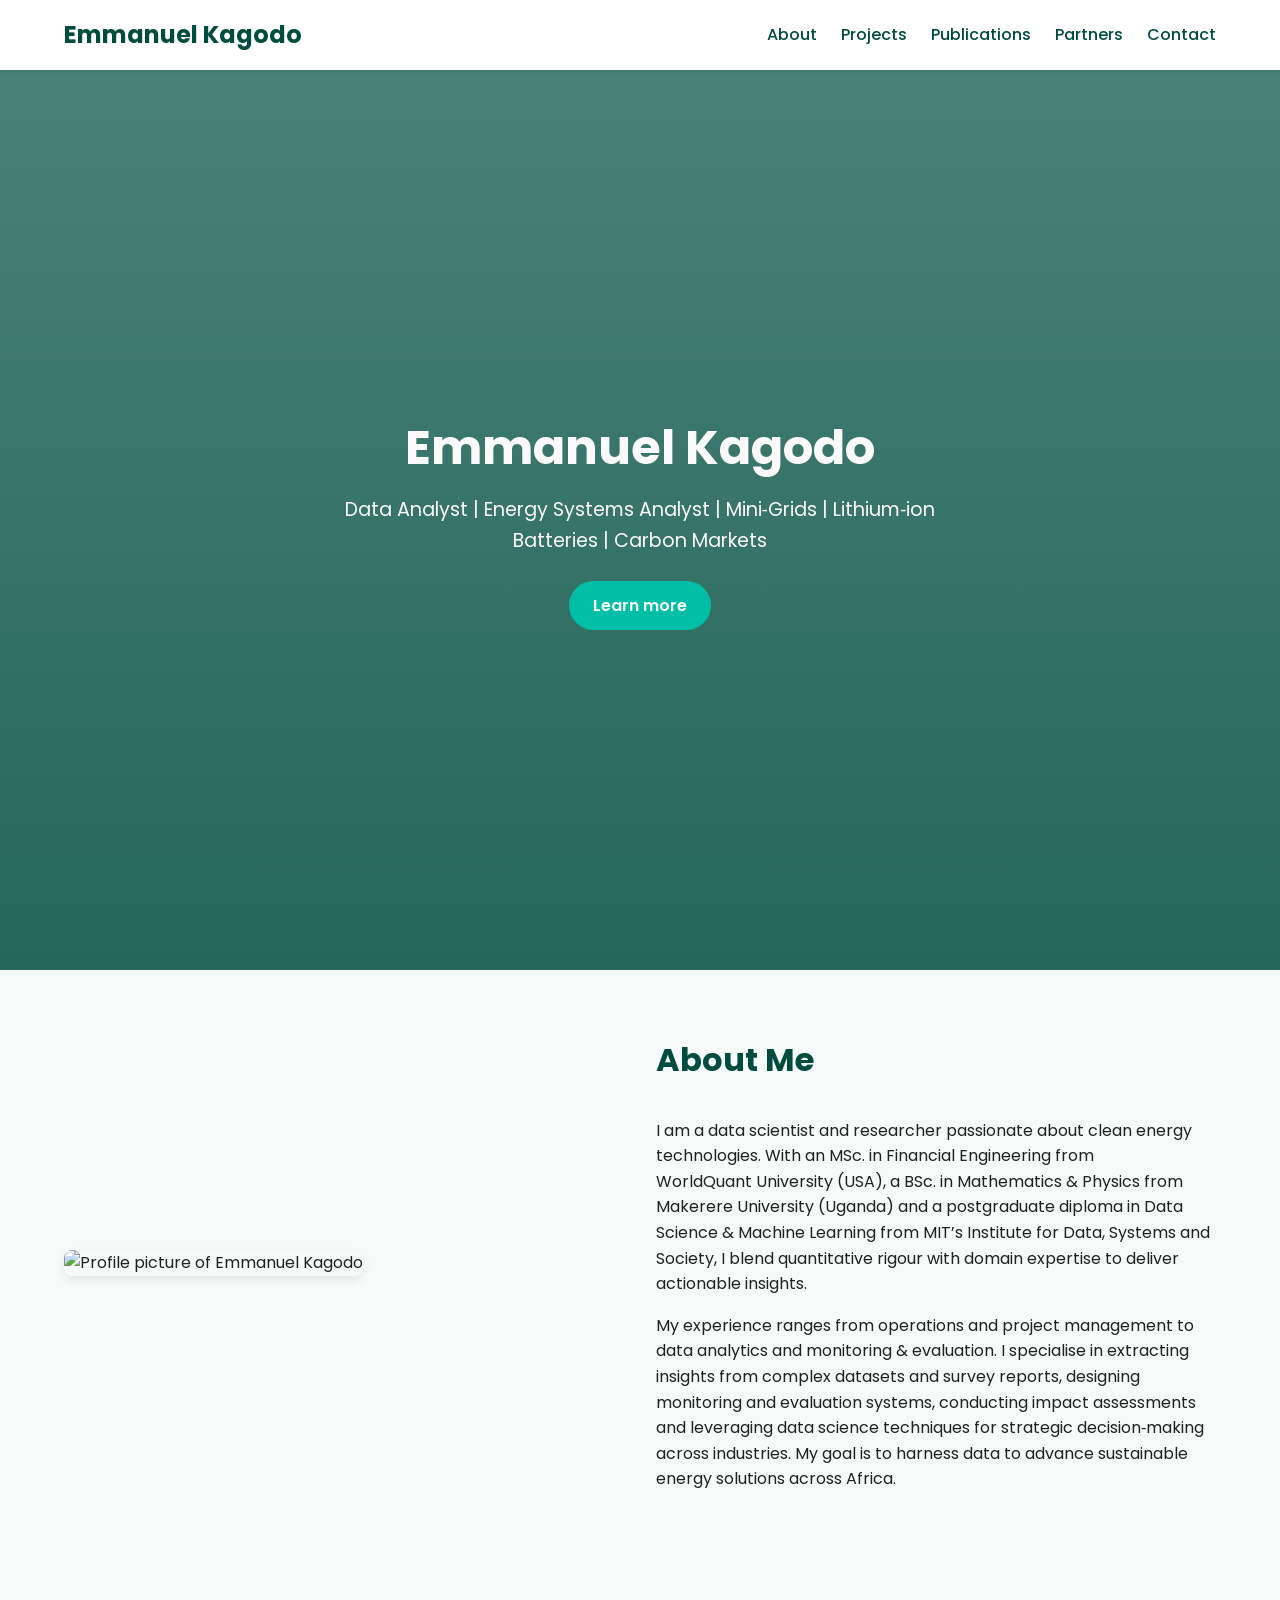
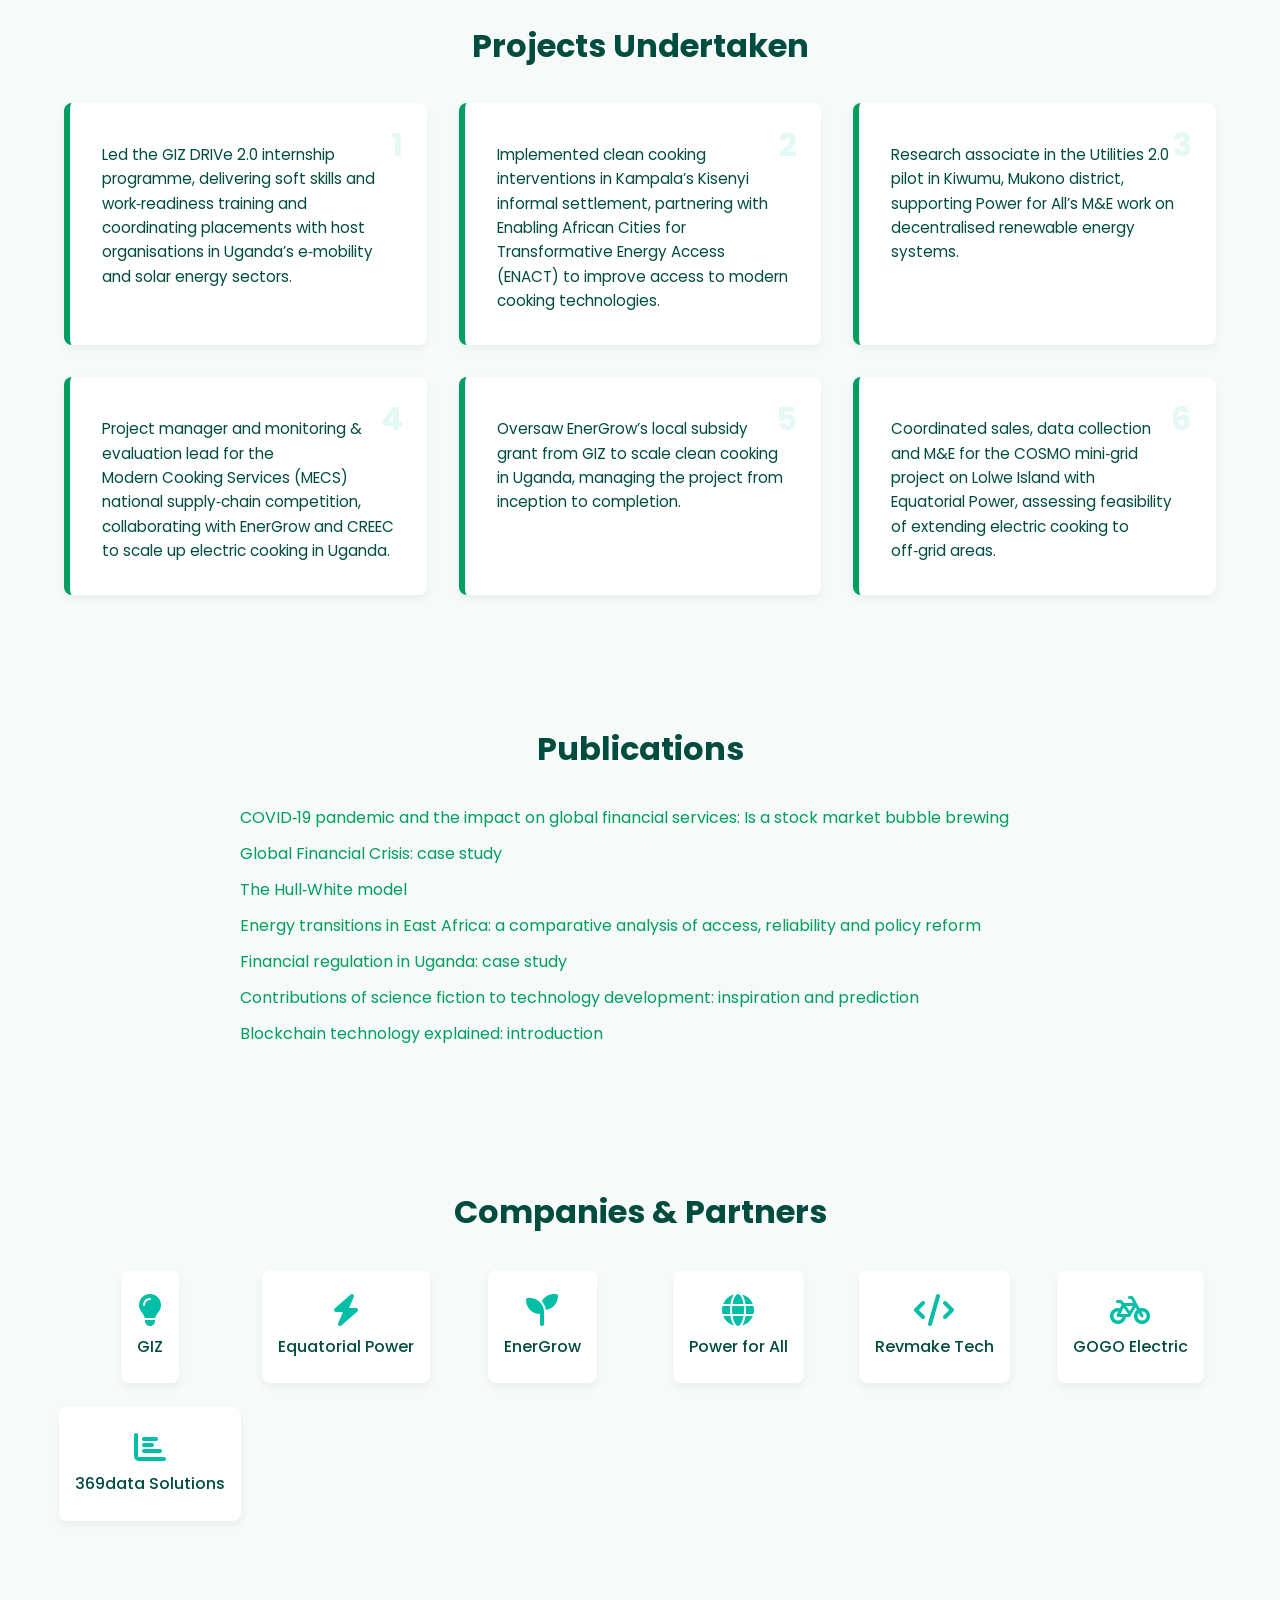
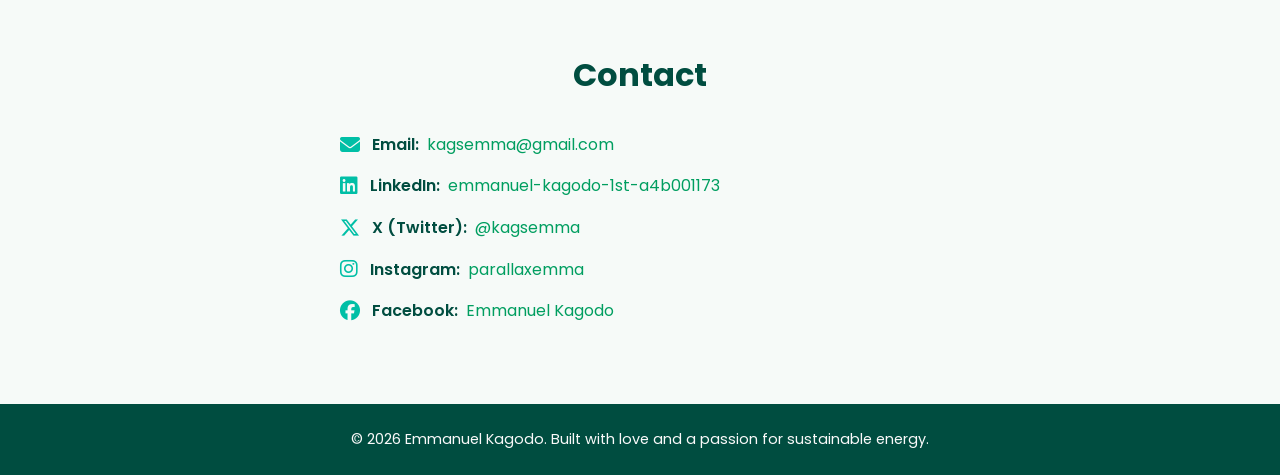
==== index.html @ 21860a42 "Initial website upload" ====
<!DOCTYPE html>
<html lang="en">
  <head>
    <meta charset="UTF-8" />
    <meta name="viewport" content="width=device-width, initial-scale=1.0" />
    <!-- Page title -->
    <title>Emmanuel Kagodo – Data Scientist &amp; Clean Energy Researcher</title>
    <!-- Google Fonts -->
    <link
      href="https://fonts.googleapis.com/css2?family=Poppins:wght@400;500;600;700&display=swap"
      rel="stylesheet"
    />
    <!-- Font Awesome for icons -->
    <link
      rel="stylesheet"
      href="https://cdnjs.cloudflare.com/ajax/libs/font-awesome/6.5.0/css/all.min.css"
    />
    <!-- Custom styles -->
    <link rel="stylesheet" href="style.css" />
  </head>
  <body>
    <!-- Navigation -->
    <header id="header">
      <nav class="container nav">
        <div class="brand">
          <a href="#" aria-label="Home">Emmanuel Kagodo</a>
        </div>
        <ul class="nav-links">
          <li><a href="#about">About</a></li>
          <li><a href="#projects">Projects</a></li>
          <li><a href="#publications">Publications</a></li>
          <li><a href="#partners">Partners</a></li>
          <li><a href="#contact">Contact</a></li>
        </ul>
      </nav>
    </header>

    <!-- Hero Section -->
    <section id="hero" class="hero">
      <div class="hero-overlay"></div>
      <div class="hero-content container">
        <h1>Emmanuel Kagodo</h1>
        <!-- Updated tagline to reflect professional specialisations -->
        <p class="tagline">
          Data Analyst&nbsp;| Energy Systems Analyst&nbsp;| Mini‑Grids&nbsp;| Lithium‑ion Batteries&nbsp;| Carbon Markets
        </p>
        <a href="#about" class="btn">Learn more</a>
      </div>
    </section>

    <!-- About Section -->
    <section id="about" class="section about">
      <div class="container about-grid">
        <div class="about-image">
          <!-- Replace illustration with actual profile photo -->
          <img src="images/profile.jpg" alt="Profile picture of Emmanuel Kagodo" />
        </div>
        <div class="about-content">
          <h2>About Me</h2>
          <p>
            I am a data scientist and researcher passionate about clean energy
            technologies. With an MSc. in Financial Engineering from
            WorldQuant University (USA), a BSc. in Mathematics &amp; Physics from
            Makerere University (Uganda) and a postgraduate diploma in Data
            Science &amp; Machine Learning from MIT’s Institute for Data, Systems
            and Society, I blend quantitative rigour with domain expertise to
            deliver actionable insights.
          </p>
          <p>
            My experience ranges from operations and project management to data
            analytics and monitoring &amp; evaluation. I specialise in extracting
            insights from complex datasets and survey reports, designing
            monitoring and evaluation systems, conducting impact assessments and
            leveraging data science techniques for strategic decision‑making
            across industries. My goal is to harness data to advance
            sustainable energy solutions across Africa.
          </p>
        </div>
      </div>
    </section>

    <!-- Projects Section -->
    <section id="projects" class="section projects">
      <div class="container">
        <h2>Projects Undertaken</h2>
        <div class="projects-grid">
          <div class="project-card">
            <span class="project-number">1</span>
            <p>
              Led the GIZ DRIVe 2.0 internship programme, delivering soft skills and
              work‑readiness training and coordinating placements with host
              organisations in Uganda’s e‑mobility and solar energy sectors.
            </p>
          </div>
          <div class="project-card">
            <span class="project-number">2</span>
            <p>
              Implemented clean cooking interventions in Kampala’s Kisenyi
              informal settlement, partnering with Enabling African Cities for
              Transformative Energy Access (ENACT) to improve access to modern
              cooking technologies.
            </p>
          </div>
          <div class="project-card">
            <span class="project-number">3</span>
            <p>
              Research associate in the Utilities 2.0 pilot in Kiwumu,
              Mukono district, supporting Power for All’s M&amp;E work on
              decentralised renewable energy systems.
            </p>
          </div>
          <div class="project-card">
            <span class="project-number">4</span>
            <p>
              Project manager and monitoring &amp; evaluation lead for the
              Modern Cooking Services (MECS) national supply‑chain competition,
              collaborating with EnerGrow and CREEC to scale up electric cooking
              in Uganda.
            </p>
          </div>
          <div class="project-card">
            <span class="project-number">5</span>
            <p>
              Oversaw EnerGrow’s local subsidy grant from GIZ to scale clean
              cooking in Uganda, managing the project from inception to
              completion.
            </p>
          </div>
          <div class="project-card">
            <span class="project-number">6</span>
            <p>
              Coordinated sales, data collection and M&amp;E for the COSMO mini‑grid
              project on Lolwe Island with Equatorial Power, assessing
              feasibility of extending electric cooking to off‑grid areas.
            </p>
          </div>
        </div>
      </div>
    </section>

    <!-- Publications Section -->
    <section id="publications" class="section publications">
      <div class="container">
        <h2>Publications</h2>
        <ul class="pub-list">
          <li>
            <a
              href="https://www.researchgate.net/publication/352707691_COVID-19_pandemic_and_the_impact_on_Global_Financial_services_Is_a_stock_market_bubble_brewing"
              target="_blank"
              rel="noopener"
              >COVID‑19 pandemic and the impact on global financial services: Is a
              stock market bubble brewing</a
            >
          </li>
          <li>
            <a
              href="https://www.researchgate.net/publication/357538942_GLOBAL_FINANCIAL_CRISIS_Case_study"
              target="_blank"
              rel="noopener"
              >Global Financial Crisis: case study</a
            >
          </li>
          <li>
            <a
              href="https://www.researchgate.net/publication/352221835_THE_HULL-WHITE_MODEL"
              target="_blank"
              rel="noopener"
              >The Hull‑White model</a
            >
          </li>
          <li>
            <a
              href="https://www.researchgate.net/publication/396921321_Energy_Transitions_in_East_Africa_A_Comparative_Analysis_of_Access_Reliability_and_Policy_Reform"
              target="_blank"
              rel="noopener"
              >Energy transitions in East Africa: a comparative analysis of
              access, reliability and policy reform</a
            >
          </li>
          <li>
            <a
              href="https://www.researchgate.net/publication/396321049_Financial_Regulation_in_Uganda_Case_study"
              target="_blank"
              rel="noopener"
              >Financial regulation in Uganda: case study</a
            >
          </li>
          <li>
            <a
              href="https://www.researchgate.net/publication/397093450_Contributions_of_Science_Fiction_to_Technology_Development_Inspiration_and_Prediction"
              target="_blank"
              rel="noopener"
              >Contributions of science fiction to technology development:
              inspiration and prediction</a
            >
          </li>
          <li>
            <a
              href="https://www.researchgate.net/publication/377809368_BLOCKCHAIN_TECHNOLOGY_EXPLAINED_Introduction"
              target="_blank"
              rel="noopener"
              >Blockchain technology explained: introduction</a
            >
          </li>
        </ul>
      </div>
    </section>

    <!-- Partners Section -->
    <section id="partners" class="section partners">
      <div class="container">
        <h2>Companies &amp; Partners</h2>
        <div class="partners-grid">
          <div class="partner-item">
            <i class="fas fa-lightbulb"></i>
            <span>GIZ</span>
          </div>
          <div class="partner-item">
            <i class="fas fa-bolt"></i>
            <span>Equatorial Power</span>
          </div>
          <div class="partner-item">
            <i class="fas fa-seedling"></i>
            <span>EnerGrow</span>
          </div>
          <div class="partner-item">
            <i class="fas fa-globe"></i>
            <span>Power for All</span>
          </div>
          <div class="partner-item">
            <i class="fas fa-code"></i>
            <span>Revmake Tech</span>
          </div>
          <div class="partner-item">
            <i class="fas fa-bicycle"></i>
            <span>GOGO Electric</span>
          </div>
          <div class="partner-item">
            <i class="fas fa-chart-bar"></i>
            <span>369data Solutions</span>
          </div>
        </div>
      </div>
    </section>

    <!-- Contact Section -->
    <section id="contact" class="section contact">
      <div class="container">
        <h2>Contact</h2>
        <ul class="contact-list">
          <li>
            <i class="fas fa-envelope"></i>
            <span>Email:</span>
            <a href="mailto:kagsemma@gmail.com">kagsemma@gmail.com</a>
          </li>
          <li>
            <i class="fab fa-linkedin"></i>
            <span>LinkedIn:</span>
            <a
              href="https://www.linkedin.com/in/emmanuel-kagodo-1st-a4b001173/"
              target="_blank"
              rel="noopener"
              >emmanuel-kagodo-1st-a4b001173</a
            >
          </li>
          <li>
            <i class="fab fa-x-twitter"></i>
            <span>X (Twitter):</span>
            <a href="https://twitter.com/kagsemma" target="_blank" rel="noopener"
              >@kagsemma</a
            >
          </li>
          <li>
            <i class="fab fa-instagram"></i>
            <span>Instagram:</span>
            <a href="https://instagram.com/parallaxemma" target="_blank" rel="noopener"
              >parallaxemma</a
            >
          </li>
          <li>
            <i class="fab fa-facebook"></i>
            <span>Facebook:</span>
            <a
              href="https://www.facebook.com/Emmanuel-Kagodo"
              target="_blank"
              rel="noopener"
              >Emmanuel Kagodo</a
            >
          </li>
        </ul>
      </div>
    </section>

    <!-- Footer -->
    <footer class="footer">
      <div class="container">
        <p>
          &copy; <span id="year"></span> Emmanuel Kagodo. Built with love and a
          passion for sustainable energy.
        </p>
      </div>
    </footer>

    <!-- Optional script to update the year in the footer -->
    <script>
      document.getElementById('year').textContent = new Date().getFullYear();
    </script>
  </body>
</html>
---- style.css ----
/*
  Theme for Emmanuel Kagodo’s personal website
  Inspired by modern clean‑energy and data‑analytics aesthetics.
*/

/* CSS Variables for colour palette */
:root {
  --primary: #009e60; /* vibrant green */
  --secondary: #004d40; /* deep teal */
  --accent: #00bfa6; /* turquoise accent */
  --bg-light: #f6faf8; /* light background */
  --text-dark: #212121; /* base text colour */
  --text-light: #fafafa; /* light text colour */
}

/* Reset margins and set base font */
* {
  box-sizing: border-box;
  margin: 0;
  padding: 0;
}

body {
  font-family: 'Poppins', sans-serif;
  line-height: 1.6;
  background-color: var(--bg-light);
  color: var(--text-dark);
}

a {
  color: var(--primary);
  text-decoration: none;
  transition: color 0.2s ease;
}

a:hover {
  color: var(--accent);
}

/* Utility container */
.container {
  width: 90%;
  max-width: 1200px;
  margin: 0 auto;
}

/* Navigation bar */
#header {
  background-color: rgba(255, 255, 255, 0.95);
  box-shadow: 0 2px 4px rgba(0, 0, 0, 0.05);
  position: sticky;
  top: 0;
  z-index: 100;
}

.nav {
  display: flex;
  justify-content: space-between;
  align-items: center;
  padding: 1rem 0;
}

.brand a {
  font-size: 1.5rem;
  font-weight: 700;
  color: var(--secondary);
}

.nav-links {
  list-style: none;
  display: flex;
  gap: 1.5rem;
}

.nav-links a {
  font-weight: 500;
  color: var(--secondary);
}

.nav-links a:hover {
  color: var(--primary);
}

/* Hero section */
.hero {
  position: relative;
  height: 100vh;
  background-image: url('images/hero.png');
  background-size: cover;
  background-position: center;
  display: flex;
  align-items: center;
  justify-content: center;
  text-align: center;
  color: var(--text-light);
}

.hero-overlay {
  position: absolute;
  top: 0;
  left: 0;
  width: 100%;
  height: 100%;
  background: linear-gradient(
    180deg,
    rgba(0, 77, 64, 0.7) 0%,
    rgba(0, 77, 64, 0.85) 100%
  );
  z-index: 1;
}

.hero-content {
  position: relative;
  z-index: 2;
}

.hero h1 {
  font-size: 3rem;
  margin-bottom: 0.5rem;
  font-weight: 700;
}

.hero .tagline {
  font-size: 1.2rem;
  margin-bottom: 1.5rem;
  max-width: 600px;
  margin-left: auto;
  margin-right: auto;
}

.btn {
  display: inline-block;
  background-color: var(--accent);
  color: var(--text-light);
  padding: 0.75rem 1.5rem;
  border-radius: 30px;
  font-weight: 600;
  transition: background-color 0.3s ease;
}

.btn:hover {
  background-color: var(--primary);
  color: var(--text-light);
}

/* Generic section styling */
.section {
  padding: 4rem 0;
}

.section h2 {
  font-size: 2rem;
  margin-bottom: 2rem;
  color: var(--secondary);
  text-align: center;
}

/* About section */
.about-grid {
  display: grid;
  grid-template-columns: 1fr 1fr;
  align-items: center;
  gap: 2rem;
}

.about-image img {
  width: 100%;
  height: auto;
  border-radius: 8px;
  box-shadow: 0 4px 10px rgba(0, 0, 0, 0.08);
}

.about-content h2 {
  text-align: left;
}

.about-content p + p {
  margin-top: 1rem;
}

/* Projects */
.projects-grid {
  display: grid;
  grid-template-columns: repeat(auto-fit, minmax(280px, 1fr));
  gap: 2rem;
}

.project-card {
  background-color: #ffffff;
  border-radius: 8px;
  padding: 2rem;
  box-shadow: 0 4px 8px rgba(0, 0, 0, 0.05);
  position: relative;
  transition: transform 0.2s ease;
  border-left: 6px solid var(--primary);
}

.project-card:hover {
  transform: translateY(-4px);
}

.project-number {
  position: absolute;
  top: 1rem;
  right: 1.5rem;
  font-size: 2rem;
  font-weight: 700;
  color: var(--accent);
  opacity: 0.1;
}

.project-card p {
  margin-top: 0.5rem;
  font-size: 0.95rem;
  color: var(--secondary);
}

/* Publications */
.pub-list {
  list-style: none;
  max-width: 800px;
  margin: 0 auto;
}

.pub-list li {
  margin-bottom: 0.75rem;
  line-height: 1.5;
}

.pub-list a {
  border-bottom: 1px solid transparent;
}

.pub-list a:hover {
  border-color: var(--accent);
}

/* Partners */
.partners-grid {
  display: grid;
  grid-template-columns: repeat(auto-fit, minmax(150px, 1fr));
  gap: 1.5rem;
  justify-items: center;
}

.partner-item {
  background-color: #ffffff;
  border-radius: 8px;
  padding: 1.5rem 1rem;
  display: flex;
  flex-direction: column;
  align-items: center;
  justify-content: center;
  box-shadow: 0 4px 8px rgba(0, 0, 0, 0.05);
  transition: transform 0.2s ease;
}

.partner-item:hover {
  transform: translateY(-4px);
}

.partner-item i {
  font-size: 2rem;
  margin-bottom: 0.5rem;
  color: var(--accent);
}

.partner-item span {
  font-weight: 500;
  color: var(--secondary);
  text-align: center;
}

/* Contact */
.contact-list {
  list-style: none;
  max-width: 600px;
  margin: 0 auto;
}

.contact-list li {
  display: flex;
  align-items: center;
  margin-bottom: 1rem;
  font-size: 1rem;
}

.contact-list i {
  font-size: 1.25rem;
  margin-right: 0.75rem;
  color: var(--accent);
}

.contact-list span {
  font-weight: 600;
  margin-right: 0.5rem;
  color: var(--secondary);
}

/* Footer */
.footer {
  background-color: var(--secondary);
  color: var(--text-light);
  padding: 1.5rem 0;
  text-align: center;
  font-size: 0.9rem;
}

/* Responsive adjustments */
@media (max-width: 768px) {
  .about-grid {
    grid-template-columns: 1fr;
    text-align: center;
  }
  .about-content h2 {
    text-align: center;
  }
  .nav-links {
    gap: 1rem;
  }
  .hero h1 {
    font-size: 2.5rem;
  }
}
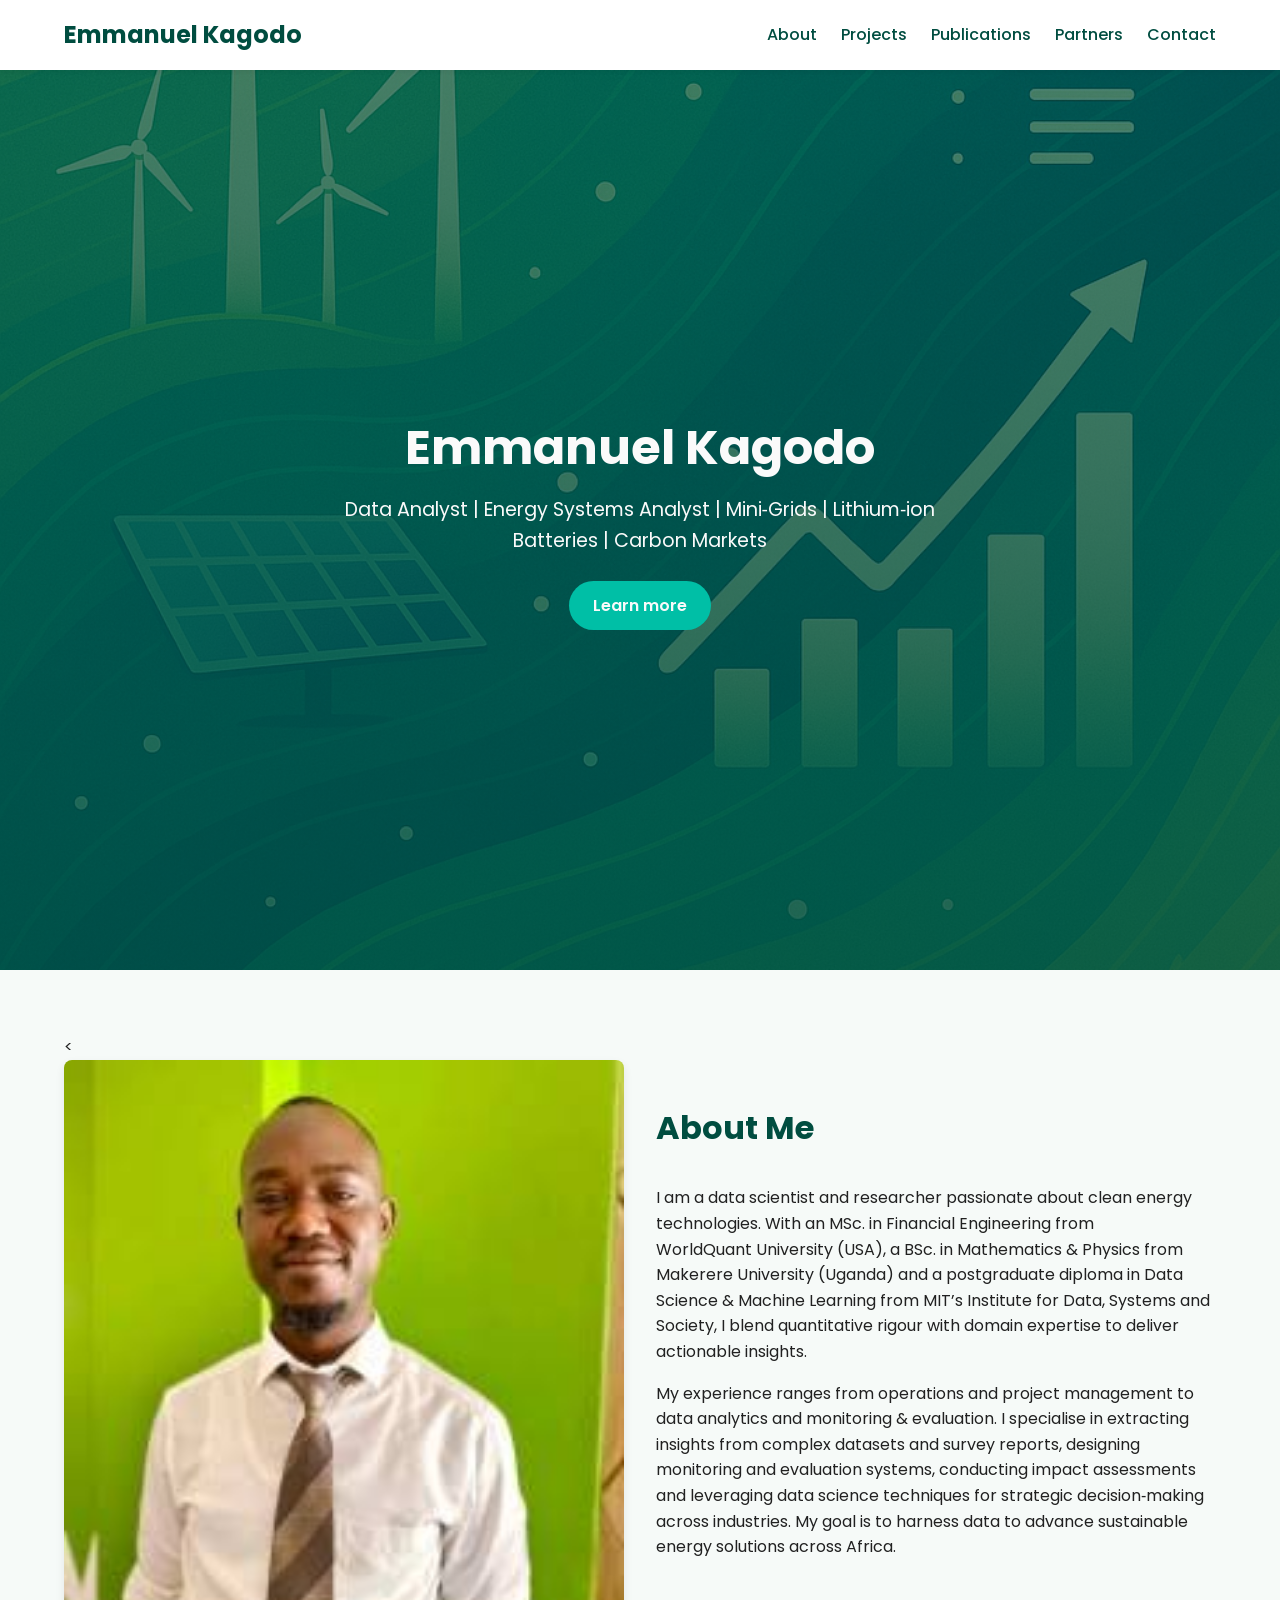
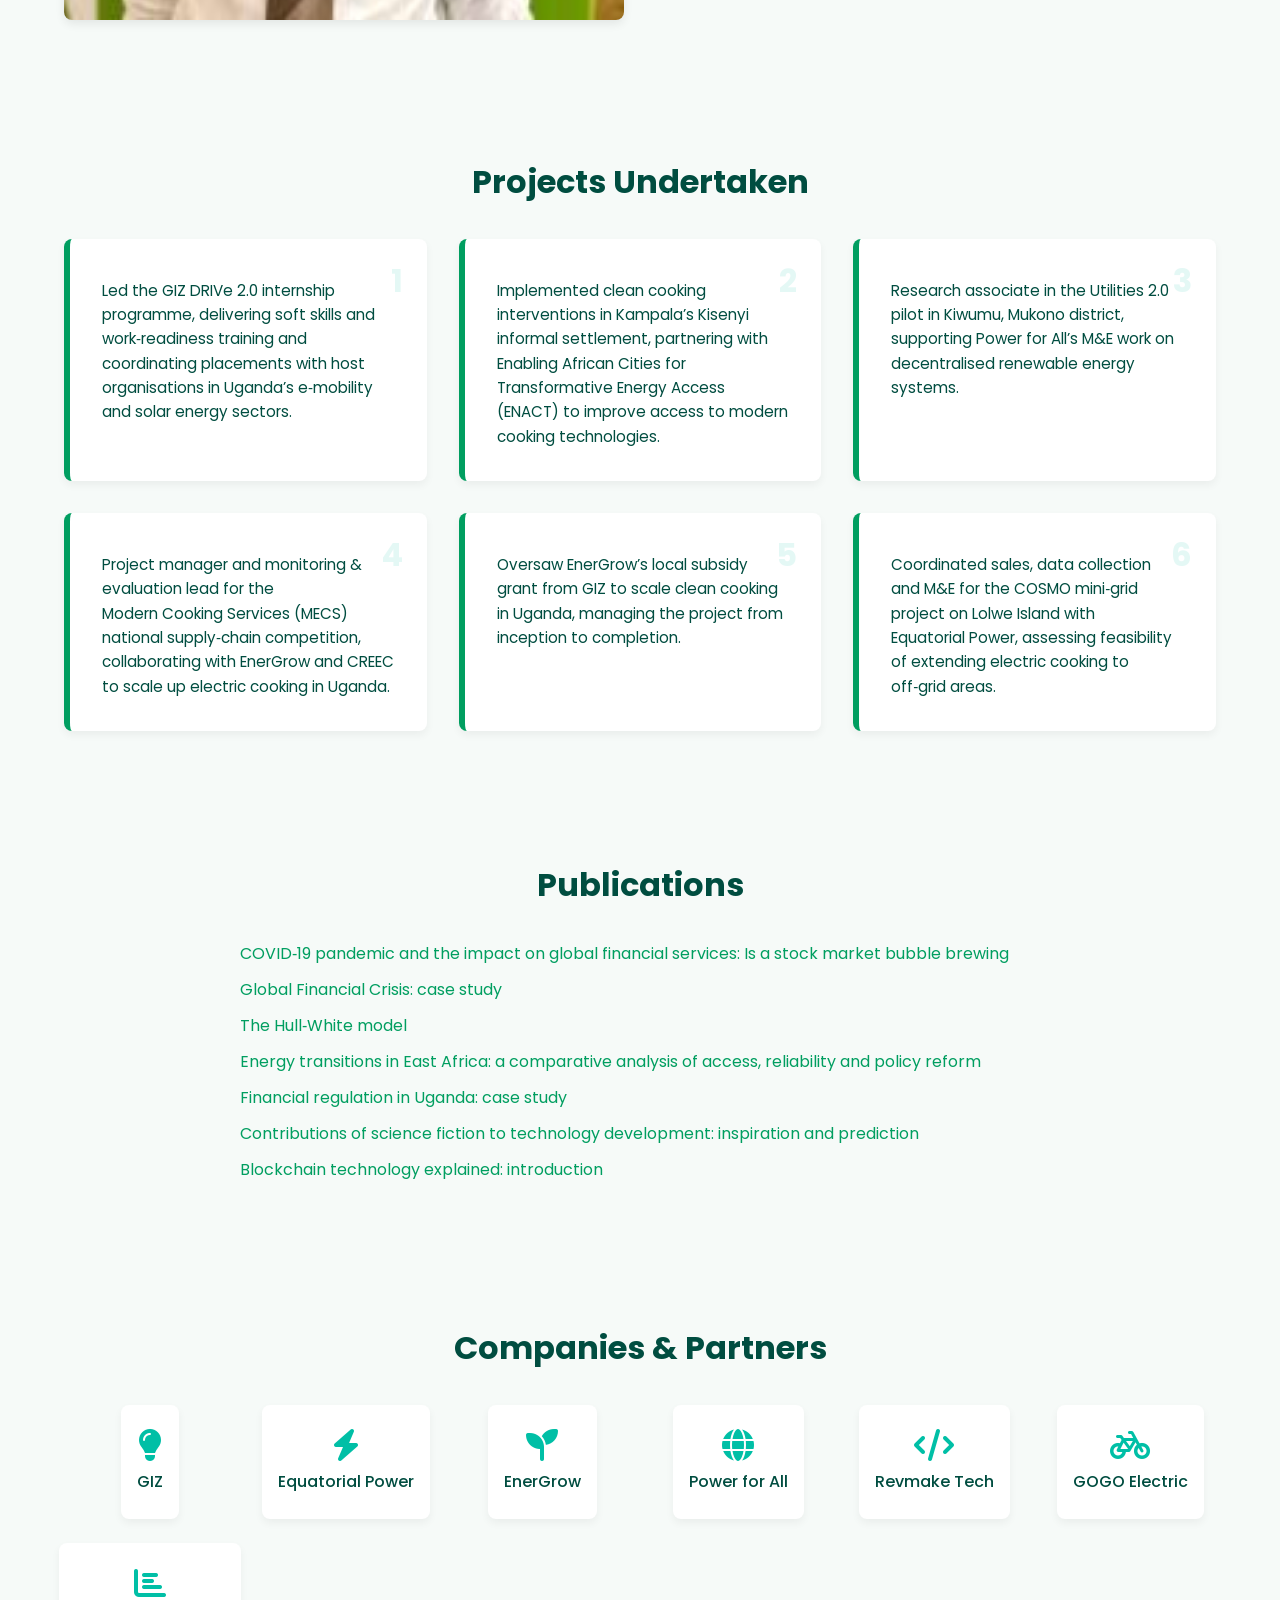
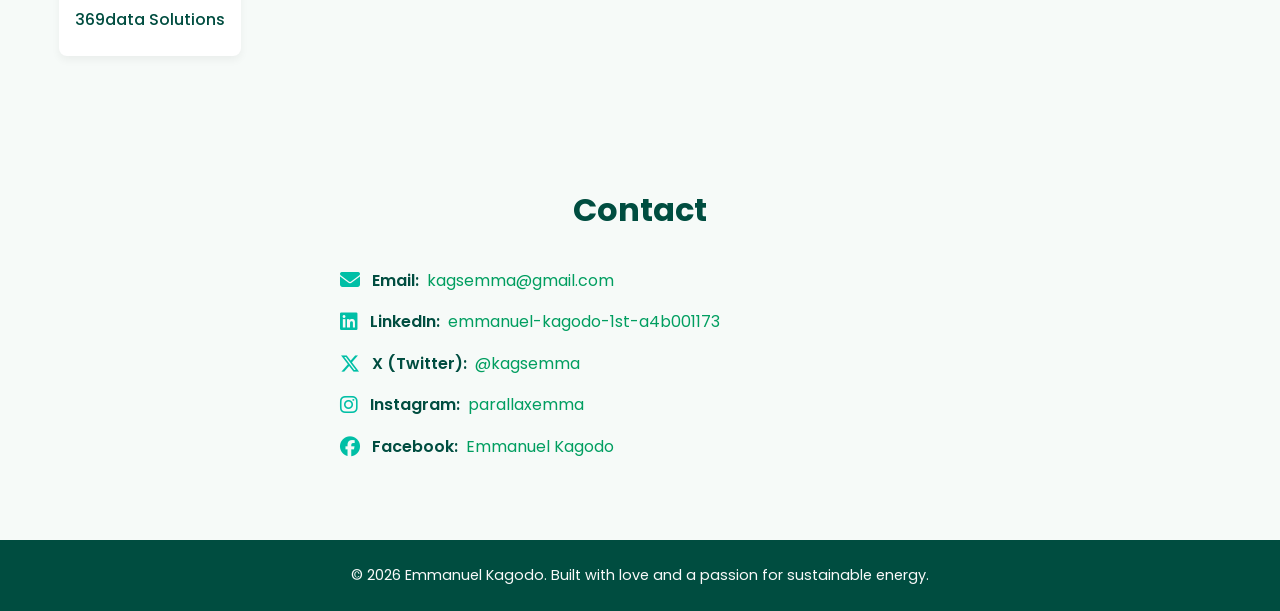
==== commit e507a6d5: "Update profile image source in index.html" ====
--- a/index.html
+++ b/index.html
@@ -53,7 +53,7 @@
       <div class="container about-grid">
         <div class="about-image">
           <!-- Replace illustration with actual profile photo -->
-          <img src="images/profile.jpg" alt="Profile picture of Emmanuel Kagodo" />
+         <<img src="profile.jpg" alt="Profile picture of Emmanuel Kagodo" />
         </div>
         <div class="about-content">
           <h2>About Me</h2>
@@ -306,4 +306,4 @@
       document.getElementById('year').textContent = new Date().getFullYear();
     </script>
   </body>
-</html>+</html>
--- a/style.css
+++ b/style.css
@@ -85,7 +85,7 @@
 .hero {
   position: relative;
   height: 100vh;
-  background-image: url('images/hero.png');
+  background-image: url('hero.png');
   background-size: cover;
   background-position: center;
   display: flex;
@@ -321,4 +321,4 @@
   .hero h1 {
     font-size: 2.5rem;
   }
-}+}
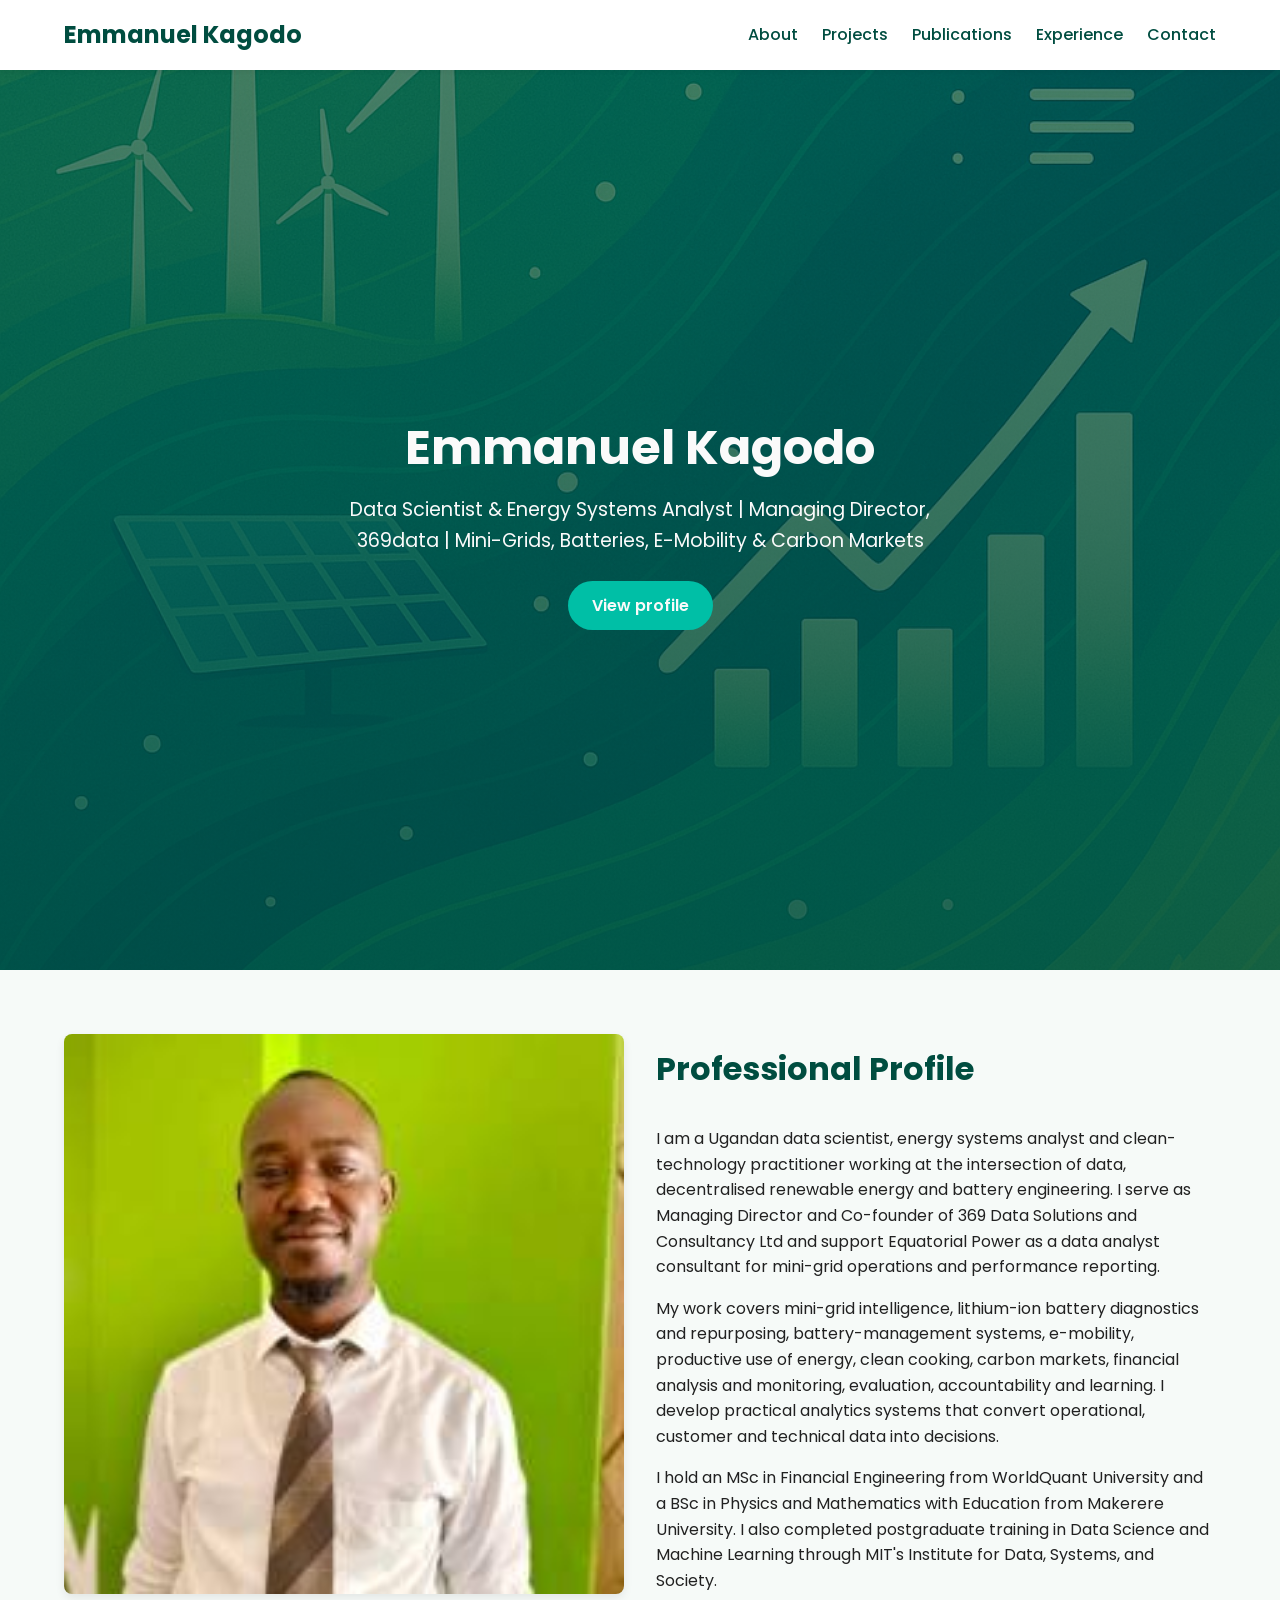
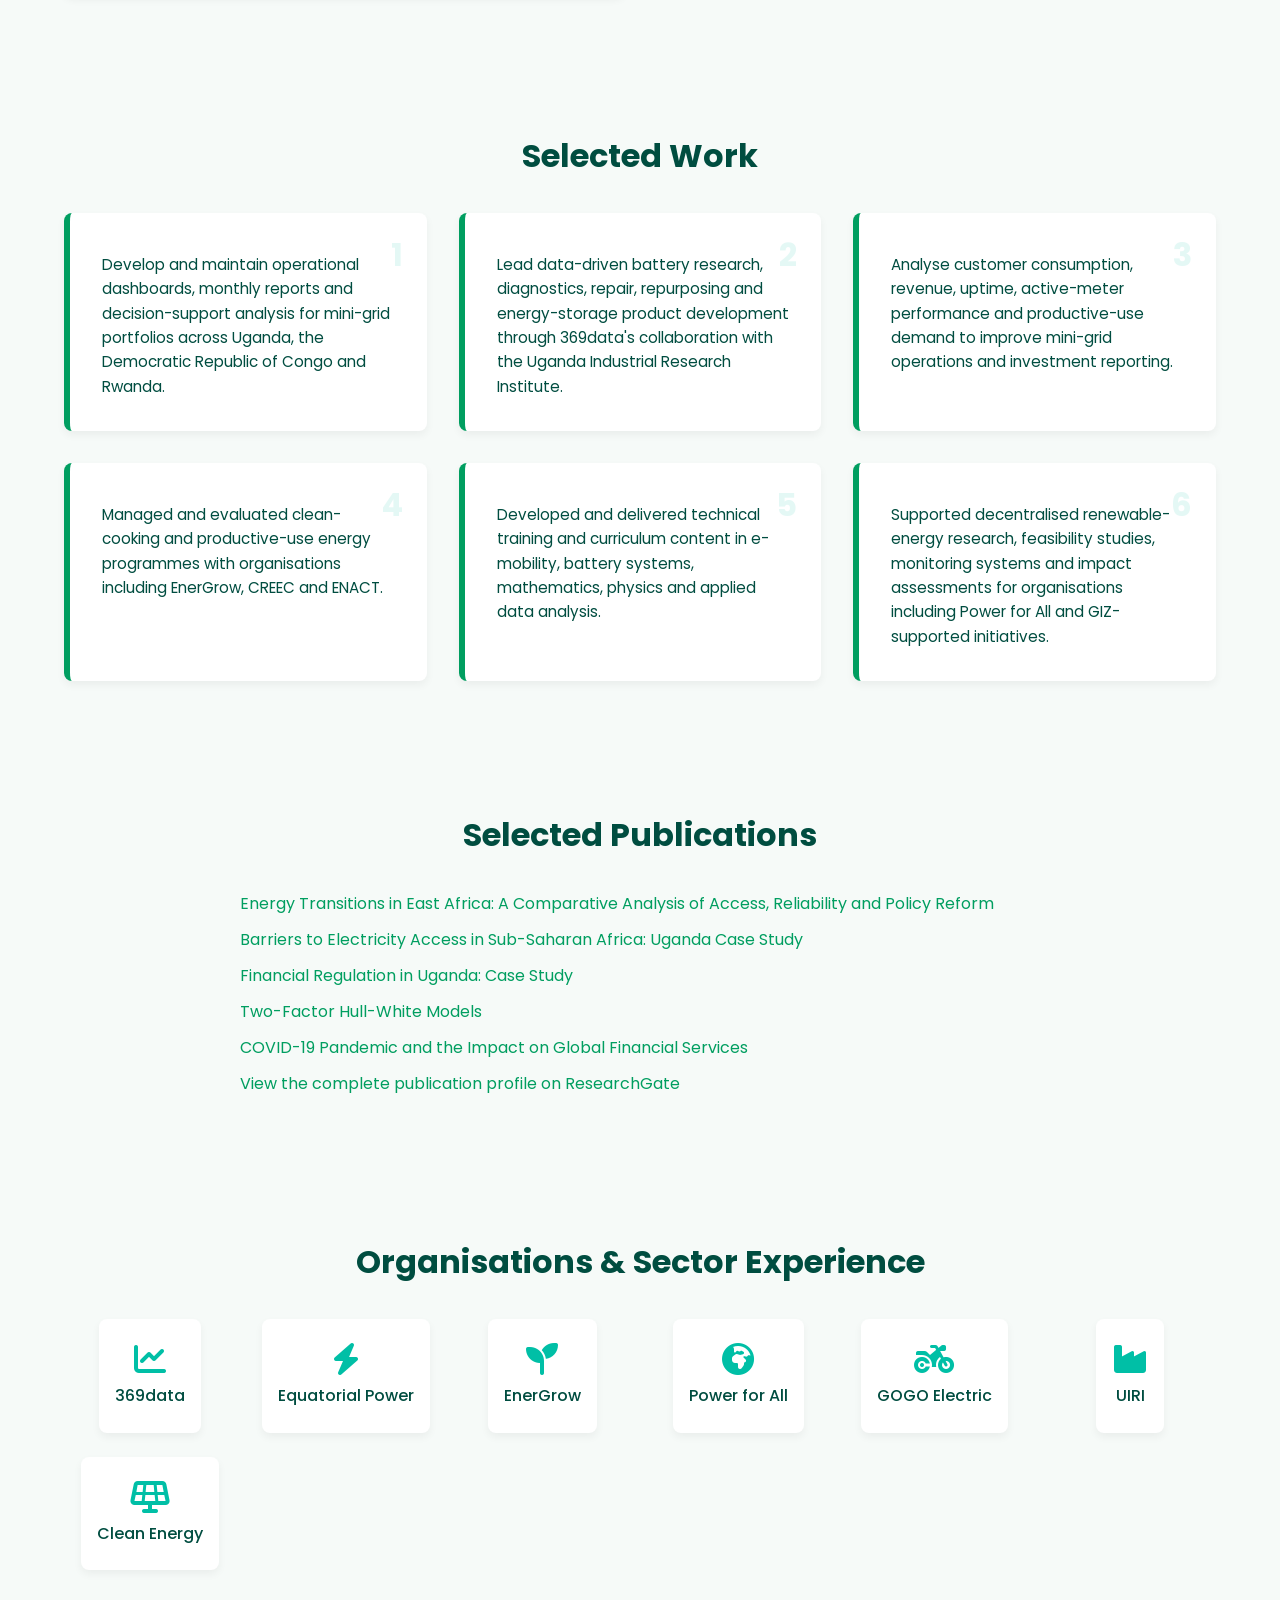
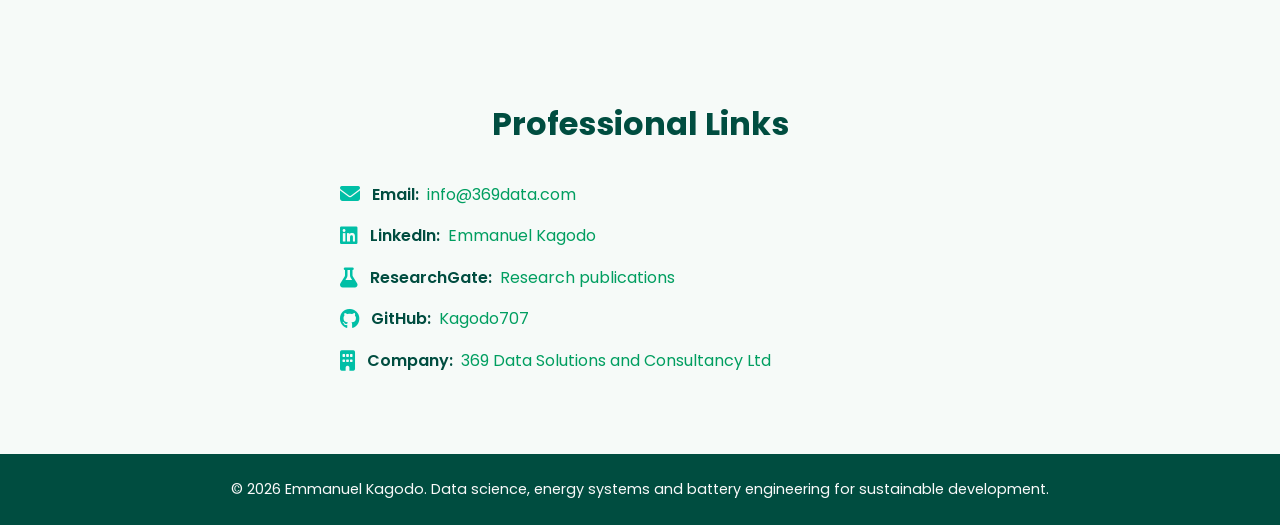
==== commit 496a68b6: "Update professional profile, SEO metadata, and privacy settings" ====
--- a/index.html
+++ b/index.html
@@ -3,307 +3,386 @@
   <head>
     <meta charset="UTF-8" />
     <meta name="viewport" content="width=device-width, initial-scale=1.0" />
-    <!-- Page title -->
-    <title>Emmanuel Kagodo – Data Scientist &amp; Clean Energy Researcher</title>
-    <!-- Google Fonts -->
+
+    <title>Emmanuel Kagodo | Data Scientist, Energy Systems & Battery Engineering</title>
+    <meta
+      name="description"
+      content="Emmanuel Kagodo is a Ugandan data scientist and energy systems analyst specialising in mini-grids, lithium-ion batteries, e-mobility, carbon markets and clean-energy analytics."
+    />
+    <meta name="author" content="Emmanuel Kagodo" />
+    <meta
+      name="keywords"
+      content="Emmanuel Kagodo, data scientist Uganda, energy systems analyst, battery engineering, lithium-ion batteries, mini-grids, e-mobility, carbon markets, clean energy analytics, 369data"
+    />
+    <meta name="robots" content="index, follow, max-image-preview:large" />
+    <link rel="canonical" href="https://kagodo707.github.io/personal-website/" />
+
+    <meta property="og:type" content="profile" />
+    <meta property="og:title" content="Emmanuel Kagodo | Data Scientist & Energy Systems Analyst" />
+    <meta
+      property="og:description"
+      content="Data science, mini-grid intelligence, battery engineering, e-mobility and clean-energy analytics in East Africa."
+    />
+    <meta property="og:url" content="https://kagodo707.github.io/personal-website/" />
+    <meta property="og:image" content="https://kagodo707.github.io/personal-website/profile.jpg" />
+    <meta property="profile:first_name" content="Emmanuel" />
+    <meta property="profile:last_name" content="Kagodo" />
+
+    <meta name="twitter:card" content="summary_large_image" />
+    <meta name="twitter:title" content="Emmanuel Kagodo | Data Scientist & Energy Systems Analyst" />
+    <meta
+      name="twitter:description"
+      content="Mini-grids, lithium-ion batteries, e-mobility, carbon markets and clean-energy analytics."
+    />
+    <meta name="twitter:image" content="https://kagodo707.github.io/personal-website/profile.jpg" />
+
     <link
       href="https://fonts.googleapis.com/css2?family=Poppins:wght@400;500;600;700&display=swap"
       rel="stylesheet"
     />
-    <!-- Font Awesome for icons -->
     <link
       rel="stylesheet"
       href="https://cdnjs.cloudflare.com/ajax/libs/font-awesome/6.5.0/css/all.min.css"
     />
-    <!-- Custom styles -->
     <link rel="stylesheet" href="style.css" />
+
+    <script type="application/ld+json">
+      {
+        "@context": "https://schema.org",
+        "@type": "Person",
+        "name": "Emmanuel Kagodo",
+        "url": "https://kagodo707.github.io/personal-website/",
+        "image": "https://kagodo707.github.io/personal-website/profile.jpg",
+        "jobTitle": [
+          "Managing Director",
+          "Data Scientist",
+          "Energy Systems Analyst"
+        ],
+        "description": "Ugandan data scientist and energy systems analyst specialising in mini-grids, lithium-ion batteries, e-mobility, carbon markets and clean-energy analytics.",
+        "email": "mailto:info@369data.com",
+        "address": {
+          "@type": "PostalAddress",
+          "addressLocality": "Kampala",
+          "addressCountry": "UG"
+        },
+        "worksFor": {
+          "@type": "Organization",
+          "name": "369 Data Solutions and Consultancy Ltd",
+          "url": "https://369data.com/"
+        },
+        "affiliation": {
+          "@type": "Organization",
+          "name": "Equatorial Power Ltd"
+        },
+        "alumniOf": [
+          {
+            "@type": "CollegeOrUniversity",
+            "name": "WorldQuant University"
+          },
+          {
+            "@type": "CollegeOrUniversity",
+            "name": "Makerere University"
+          }
+        ],
+        "knowsAbout": [
+          "Data Science",
+          "Energy Systems",
+          "Mini-Grids",
+          "Lithium-ion Batteries",
+          "Battery Engineering",
+          "E-Mobility",
+          "Renewable Energy",
+          "Carbon Markets",
+          "Monitoring, Evaluation, Accountability and Learning",
+          "Financial Engineering"
+        ],
+        "sameAs": [
+          "https://www.linkedin.com/in/emmanuel-kagodo-1st-a4b001173/",
+          "https://www.researchgate.net/profile/Emmanuel-Kagodo",
+          "https://github.com/Kagodo707",
+          "https://369data.com/"
+        ]
+      }
+    </script>
   </head>
   <body>
-    <!-- Navigation -->
     <header id="header">
       <nav class="container nav">
         <div class="brand">
-          <a href="#" aria-label="Home">Emmanuel Kagodo</a>
+          <a href="#" aria-label="Emmanuel Kagodo home">Emmanuel Kagodo</a>
         </div>
         <ul class="nav-links">
           <li><a href="#about">About</a></li>
           <li><a href="#projects">Projects</a></li>
           <li><a href="#publications">Publications</a></li>
-          <li><a href="#partners">Partners</a></li>
+          <li><a href="#partners">Experience</a></li>
           <li><a href="#contact">Contact</a></li>
         </ul>
       </nav>
     </header>
 
-    <!-- Hero Section -->
-    <section id="hero" class="hero">
-      <div class="hero-overlay"></div>
-      <div class="hero-content container">
-        <h1>Emmanuel Kagodo</h1>
-        <!-- Updated tagline to reflect professional specialisations -->
-        <p class="tagline">
-          Data Analyst&nbsp;| Energy Systems Analyst&nbsp;| Mini‑Grids&nbsp;| Lithium‑ion Batteries&nbsp;| Carbon Markets
-        </p>
-        <a href="#about" class="btn">Learn more</a>
-      </div>
-    </section>
-
-    <!-- About Section -->
-    <section id="about" class="section about">
-      <div class="container about-grid">
-        <div class="about-image">
-          <!-- Replace illustration with actual profile photo -->
-         <<img src="profile.jpg" alt="Profile picture of Emmanuel Kagodo" />
-        </div>
-        <div class="about-content">
-          <h2>About Me</h2>
-          <p>
-            I am a data scientist and researcher passionate about clean energy
-            technologies. With an MSc. in Financial Engineering from
-            WorldQuant University (USA), a BSc. in Mathematics &amp; Physics from
-            Makerere University (Uganda) and a postgraduate diploma in Data
-            Science &amp; Machine Learning from MIT’s Institute for Data, Systems
-            and Society, I blend quantitative rigour with domain expertise to
-            deliver actionable insights.
+    <main>
+      <section id="hero" class="hero">
+        <div class="hero-overlay"></div>
+        <div class="hero-content container">
+          <h1>Emmanuel Kagodo</h1>
+          <p class="tagline">
+            Data Scientist &amp; Energy Systems Analyst&nbsp;|&nbsp;Managing Director,
+            369data&nbsp;|&nbsp;Mini-Grids, Batteries, E-Mobility &amp; Carbon Markets
           </p>
-          <p>
-            My experience ranges from operations and project management to data
-            analytics and monitoring &amp; evaluation. I specialise in extracting
-            insights from complex datasets and survey reports, designing
-            monitoring and evaluation systems, conducting impact assessments and
-            leveraging data science techniques for strategic decision‑making
-            across industries. My goal is to harness data to advance
-            sustainable energy solutions across Africa.
-          </p>
-        </div>
-      </div>
-    </section>
-
-    <!-- Projects Section -->
-    <section id="projects" class="section projects">
-      <div class="container">
-        <h2>Projects Undertaken</h2>
-        <div class="projects-grid">
-          <div class="project-card">
-            <span class="project-number">1</span>
+          <a href="#about" class="btn">View profile</a>
+        </div>
+      </section>
+
+      <section id="about" class="section about">
+        <div class="container about-grid">
+          <div class="about-image">
+            <img
+              src="profile.jpg"
+              alt="Emmanuel Kagodo, data scientist and energy systems analyst in Uganda"
+            />
+          </div>
+          <div class="about-content">
+            <h2>Professional Profile</h2>
             <p>
-              Led the GIZ DRIVe 2.0 internship programme, delivering soft skills and
-              work‑readiness training and coordinating placements with host
-              organisations in Uganda’s e‑mobility and solar energy sectors.
+              I am a Ugandan data scientist, energy systems analyst and clean-technology
+              practitioner working at the intersection of data, decentralised renewable
+              energy and battery engineering. I serve as Managing Director and Co-founder
+              of 369 Data Solutions and Consultancy Ltd and support Equatorial Power as a
+              data analyst consultant for mini-grid operations and performance reporting.
+            </p>
+            <p>
+              My work covers mini-grid intelligence, lithium-ion battery diagnostics and
+              repurposing, battery-management systems, e-mobility, productive use of
+              energy, clean cooking, carbon markets, financial analysis and
+              monitoring, evaluation, accountability and learning. I develop practical
+              analytics systems that convert operational, customer and technical data
+              into decisions.
+            </p>
+            <p>
+              I hold an MSc in Financial Engineering from WorldQuant University and a
+              BSc in Physics and Mathematics with Education from Makerere University. I
+              also completed postgraduate training in Data Science and Machine Learning
+              through MIT's Institute for Data, Systems, and Society.
             </p>
           </div>
-          <div class="project-card">
-            <span class="project-number">2</span>
-            <p>
-              Implemented clean cooking interventions in Kampala’s Kisenyi
-              informal settlement, partnering with Enabling African Cities for
-              Transformative Energy Access (ENACT) to improve access to modern
-              cooking technologies.
-            </p>
+        </div>
+      </section>
+
+      <section id="projects" class="section projects">
+        <div class="container">
+          <h2>Selected Work</h2>
+          <div class="projects-grid">
+            <div class="project-card">
+              <span class="project-number">1</span>
+              <p>
+                Develop and maintain operational dashboards, monthly reports and
+                decision-support analysis for mini-grid portfolios across Uganda, the
+                Democratic Republic of Congo and Rwanda.
+              </p>
+            </div>
+            <div class="project-card">
+              <span class="project-number">2</span>
+              <p>
+                Lead data-driven battery research, diagnostics, repair, repurposing and
+                energy-storage product development through 369data's collaboration with
+                the Uganda Industrial Research Institute.
+              </p>
+            </div>
+            <div class="project-card">
+              <span class="project-number">3</span>
+              <p>
+                Analyse customer consumption, revenue, uptime, active-meter performance
+                and productive-use demand to improve mini-grid operations and investment
+                reporting.
+              </p>
+            </div>
+            <div class="project-card">
+              <span class="project-number">4</span>
+              <p>
+                Managed and evaluated clean-cooking and productive-use energy programmes
+                with organisations including EnerGrow, CREEC and ENACT.
+              </p>
+            </div>
+            <div class="project-card">
+              <span class="project-number">5</span>
+              <p>
+                Developed and delivered technical training and curriculum content in
+                e-mobility, battery systems, mathematics, physics and applied data
+                analysis.
+              </p>
+            </div>
+            <div class="project-card">
+              <span class="project-number">6</span>
+              <p>
+                Supported decentralised renewable-energy research, feasibility studies,
+                monitoring systems and impact assessments for organisations including
+                Power for All and GIZ-supported initiatives.
+              </p>
+            </div>
           </div>
-          <div class="project-card">
-            <span class="project-number">3</span>
-            <p>
-              Research associate in the Utilities 2.0 pilot in Kiwumu,
-              Mukono district, supporting Power for All’s M&amp;E work on
-              decentralised renewable energy systems.
-            </p>
+        </div>
+      </section>
+
+      <section id="publications" class="section publications">
+        <div class="container">
+          <h2>Selected Publications</h2>
+          <ul class="pub-list">
+            <li>
+              <a
+                href="https://www.researchgate.net/publication/396921321_Energy_Transitions_in_East_Africa_A_Comparative_Analysis_of_Access_Reliability_and_Policy_Reform"
+                target="_blank"
+                rel="noopener"
+                >Energy Transitions in East Africa: A Comparative Analysis of Access,
+                Reliability and Policy Reform</a
+              >
+            </li>
+            <li>
+              <a
+                href="https://www.researchgate.net/publication/367255478_BARRIERS_TO_ELECTRICITY_ACC_S_IN_SUB-SAHARAN_AFRICA_UGANDA%27S_CASE_STUDY_Introduction"
+                target="_blank"
+                rel="noopener"
+                >Barriers to Electricity Access in Sub-Saharan Africa: Uganda Case
+                Study</a
+              >
+            </li>
+            <li>
+              <a
+                href="https://www.researchgate.net/publication/396321049_Financial_Regulation_in_Uganda_Case_study"
+                target="_blank"
+                rel="noopener"
+                >Financial Regulation in Uganda: Case Study</a
+              >
+            </li>
+            <li>
+              <a
+                href="https://www.researchgate.net/publication/361738614_Two_Factor_Hull-White_Models"
+                target="_blank"
+                rel="noopener"
+                >Two-Factor Hull-White Models</a
+              >
+            </li>
+            <li>
+              <a
+                href="https://www.researchgate.net/publication/352707691_COVID-19_pandemic_and_the_impact_on_Global_Financial_services_Is_a_stock_market_bubble_brewing"
+                target="_blank"
+                rel="noopener"
+                >COVID-19 Pandemic and the Impact on Global Financial Services</a
+              >
+            </li>
+            <li>
+              <a
+                href="https://www.researchgate.net/profile/Emmanuel-Kagodo"
+                target="_blank"
+                rel="me noopener"
+                >View the complete publication profile on ResearchGate</a
+              >
+            </li>
+          </ul>
+        </div>
+      </section>
+
+      <section id="partners" class="section partners">
+        <div class="container">
+          <h2>Organisations &amp; Sector Experience</h2>
+          <div class="partners-grid">
+            <div class="partner-item">
+              <i class="fas fa-chart-line"></i>
+              <span>369data</span>
+            </div>
+            <div class="partner-item">
+              <i class="fas fa-bolt"></i>
+              <span>Equatorial Power</span>
+            </div>
+            <div class="partner-item">
+              <i class="fas fa-seedling"></i>
+              <span>EnerGrow</span>
+            </div>
+            <div class="partner-item">
+              <i class="fas fa-globe-africa"></i>
+              <span>Power for All</span>
+            </div>
+            <div class="partner-item">
+              <i class="fas fa-motorcycle"></i>
+              <span>GOGO Electric</span>
+            </div>
+            <div class="partner-item">
+              <i class="fas fa-industry"></i>
+              <span>UIRI</span>
+            </div>
+            <div class="partner-item">
+              <i class="fas fa-solar-panel"></i>
+              <span>Clean Energy</span>
+            </div>
           </div>
-          <div class="project-card">
-            <span class="project-number">4</span>
-            <p>
-              Project manager and monitoring &amp; evaluation lead for the
-              Modern Cooking Services (MECS) national supply‑chain competition,
-              collaborating with EnerGrow and CREEC to scale up electric cooking
-              in Uganda.
-            </p>
-          </div>
-          <div class="project-card">
-            <span class="project-number">5</span>
-            <p>
-              Oversaw EnerGrow’s local subsidy grant from GIZ to scale clean
-              cooking in Uganda, managing the project from inception to
-              completion.
-            </p>
-          </div>
-          <div class="project-card">
-            <span class="project-number">6</span>
-            <p>
-              Coordinated sales, data collection and M&amp;E for the COSMO mini‑grid
-              project on Lolwe Island with Equatorial Power, assessing
-              feasibility of extending electric cooking to off‑grid areas.
-            </p>
-          </div>
-        </div>
-      </div>
-    </section>
-
-    <!-- Publications Section -->
-    <section id="publications" class="section publications">
-      <div class="container">
-        <h2>Publications</h2>
-        <ul class="pub-list">
-          <li>
-            <a
-              href="https://www.researchgate.net/publication/352707691_COVID-19_pandemic_and_the_impact_on_Global_Financial_services_Is_a_stock_market_bubble_brewing"
-              target="_blank"
-              rel="noopener"
-              >COVID‑19 pandemic and the impact on global financial services: Is a
-              stock market bubble brewing</a
-            >
-          </li>
-          <li>
-            <a
-              href="https://www.researchgate.net/publication/357538942_GLOBAL_FINANCIAL_CRISIS_Case_study"
-              target="_blank"
-              rel="noopener"
-              >Global Financial Crisis: case study</a
-            >
-          </li>
-          <li>
-            <a
-              href="https://www.researchgate.net/publication/352221835_THE_HULL-WHITE_MODEL"
-              target="_blank"
-              rel="noopener"
-              >The Hull‑White model</a
-            >
-          </li>
-          <li>
-            <a
-              href="https://www.researchgate.net/publication/396921321_Energy_Transitions_in_East_Africa_A_Comparative_Analysis_of_Access_Reliability_and_Policy_Reform"
-              target="_blank"
-              rel="noopener"
-              >Energy transitions in East Africa: a comparative analysis of
-              access, reliability and policy reform</a
-            >
-          </li>
-          <li>
-            <a
-              href="https://www.researchgate.net/publication/396321049_Financial_Regulation_in_Uganda_Case_study"
-              target="_blank"
-              rel="noopener"
-              >Financial regulation in Uganda: case study</a
-            >
-          </li>
-          <li>
-            <a
-              href="https://www.researchgate.net/publication/397093450_Contributions_of_Science_Fiction_to_Technology_Development_Inspiration_and_Prediction"
-              target="_blank"
-              rel="noopener"
-              >Contributions of science fiction to technology development:
-              inspiration and prediction</a
-            >
-          </li>
-          <li>
-            <a
-              href="https://www.researchgate.net/publication/377809368_BLOCKCHAIN_TECHNOLOGY_EXPLAINED_Introduction"
-              target="_blank"
-              rel="noopener"
-              >Blockchain technology explained: introduction</a
-            >
-          </li>
-        </ul>
-      </div>
-    </section>
-
-    <!-- Partners Section -->
-    <section id="partners" class="section partners">
-      <div class="container">
-        <h2>Companies &amp; Partners</h2>
-        <div class="partners-grid">
-          <div class="partner-item">
-            <i class="fas fa-lightbulb"></i>
-            <span>GIZ</span>
-          </div>
-          <div class="partner-item">
-            <i class="fas fa-bolt"></i>
-            <span>Equatorial Power</span>
-          </div>
-          <div class="partner-item">
-            <i class="fas fa-seedling"></i>
-            <span>EnerGrow</span>
-          </div>
-          <div class="partner-item">
-            <i class="fas fa-globe"></i>
-            <span>Power for All</span>
-          </div>
-          <div class="partner-item">
-            <i class="fas fa-code"></i>
-            <span>Revmake Tech</span>
-          </div>
-          <div class="partner-item">
-            <i class="fas fa-bicycle"></i>
-            <span>GOGO Electric</span>
-          </div>
-          <div class="partner-item">
-            <i class="fas fa-chart-bar"></i>
-            <span>369data Solutions</span>
-          </div>
-        </div>
-      </div>
-    </section>
-
-    <!-- Contact Section -->
-    <section id="contact" class="section contact">
-      <div class="container">
-        <h2>Contact</h2>
-        <ul class="contact-list">
-          <li>
-            <i class="fas fa-envelope"></i>
-            <span>Email:</span>
-            <a href="mailto:kagsemma@gmail.com">kagsemma@gmail.com</a>
-          </li>
-          <li>
-            <i class="fab fa-linkedin"></i>
-            <span>LinkedIn:</span>
-            <a
-              href="https://www.linkedin.com/in/emmanuel-kagodo-1st-a4b001173/"
-              target="_blank"
-              rel="noopener"
-              >emmanuel-kagodo-1st-a4b001173</a
-            >
-          </li>
-          <li>
-            <i class="fab fa-x-twitter"></i>
-            <span>X (Twitter):</span>
-            <a href="https://twitter.com/kagsemma" target="_blank" rel="noopener"
-              >@kagsemma</a
-            >
-          </li>
-          <li>
-            <i class="fab fa-instagram"></i>
-            <span>Instagram:</span>
-            <a href="https://instagram.com/parallaxemma" target="_blank" rel="noopener"
-              >parallaxemma</a
-            >
-          </li>
-          <li>
-            <i class="fab fa-facebook"></i>
-            <span>Facebook:</span>
-            <a
-              href="https://www.facebook.com/Emmanuel-Kagodo"
-              target="_blank"
-              rel="noopener"
-              >Emmanuel Kagodo</a
-            >
-          </li>
-        </ul>
-      </div>
-    </section>
-
-    <!-- Footer -->
+        </div>
+      </section>
+
+      <section id="contact" class="section contact">
+        <div class="container">
+          <h2>Professional Links</h2>
+          <ul class="contact-list">
+            <li>
+              <i class="fas fa-envelope"></i>
+              <span>Email:</span>
+              <a href="mailto:info@369data.com">info@369data.com</a>
+            </li>
+            <li>
+              <i class="fab fa-linkedin"></i>
+              <span>LinkedIn:</span>
+              <a
+                href="https://www.linkedin.com/in/emmanuel-kagodo-1st-a4b001173/"
+                target="_blank"
+                rel="me noopener"
+                >Emmanuel Kagodo</a
+              >
+            </li>
+            <li>
+              <i class="fas fa-flask"></i>
+              <span>ResearchGate:</span>
+              <a
+                href="https://www.researchgate.net/profile/Emmanuel-Kagodo"
+                target="_blank"
+                rel="me noopener"
+                >Research publications</a
+              >
+            </li>
+            <li>
+              <i class="fab fa-github"></i>
+              <span>GitHub:</span>
+              <a
+                href="https://github.com/Kagodo707"
+                target="_blank"
+                rel="me noopener"
+                >Kagodo707</a
+              >
+            </li>
+            <li>
+              <i class="fas fa-building"></i>
+              <span>Company:</span>
+              <a
+                href="https://369data.com/"
+                target="_blank"
+                rel="noopener"
+                >369 Data Solutions and Consultancy Ltd</a
+              >
+            </li>
+          </ul>
+        </div>
+      </section>
+    </main>
+
     <footer class="footer">
       <div class="container">
         <p>
-          &copy; <span id="year"></span> Emmanuel Kagodo. Built with love and a
-          passion for sustainable energy.
+          &copy; <span id="year"></span> Emmanuel Kagodo. Data science, energy systems
+          and battery engineering for sustainable development.
         </p>
       </div>
     </footer>
 
-    <!-- Optional script to update the year in the footer -->
     <script>
-      document.getElementById('year').textContent = new Date().getFullYear();
+      document.getElementById("year").textContent = new Date().getFullYear();
     </script>
   </body>
 </html>
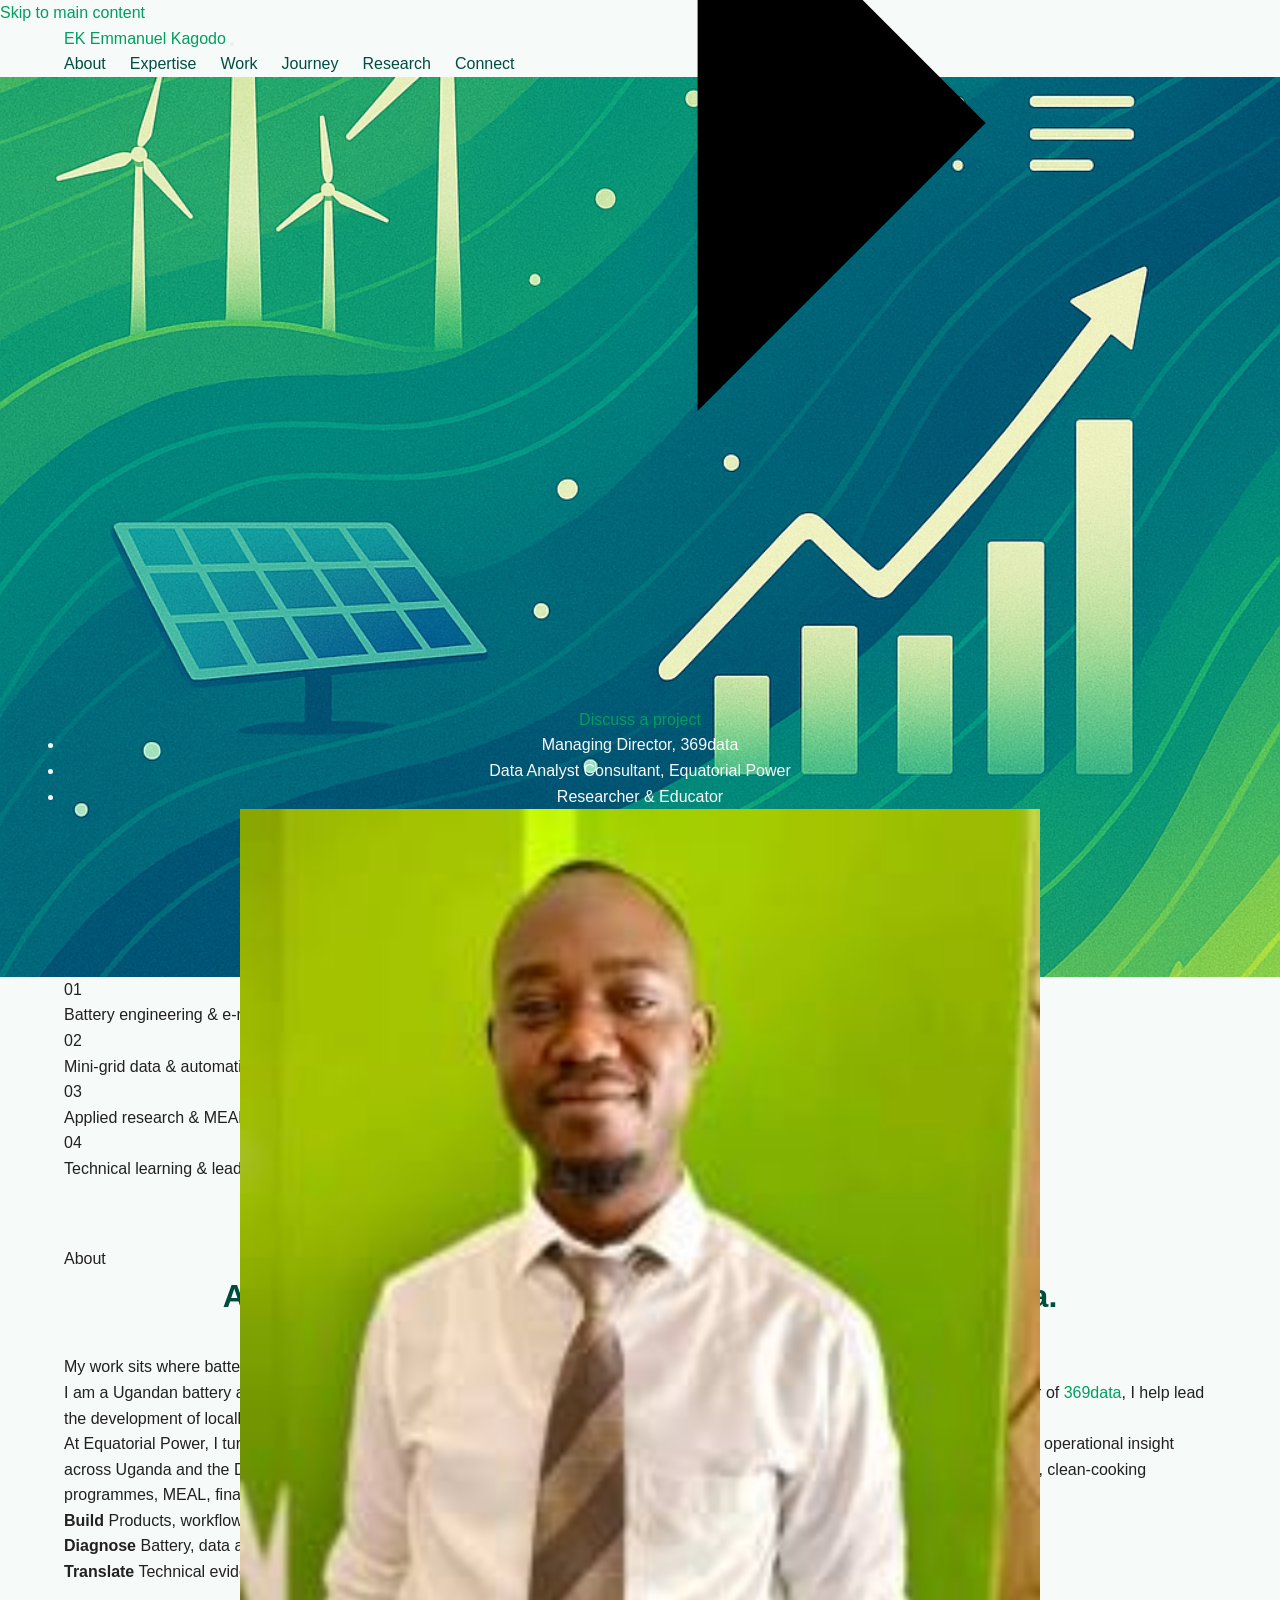
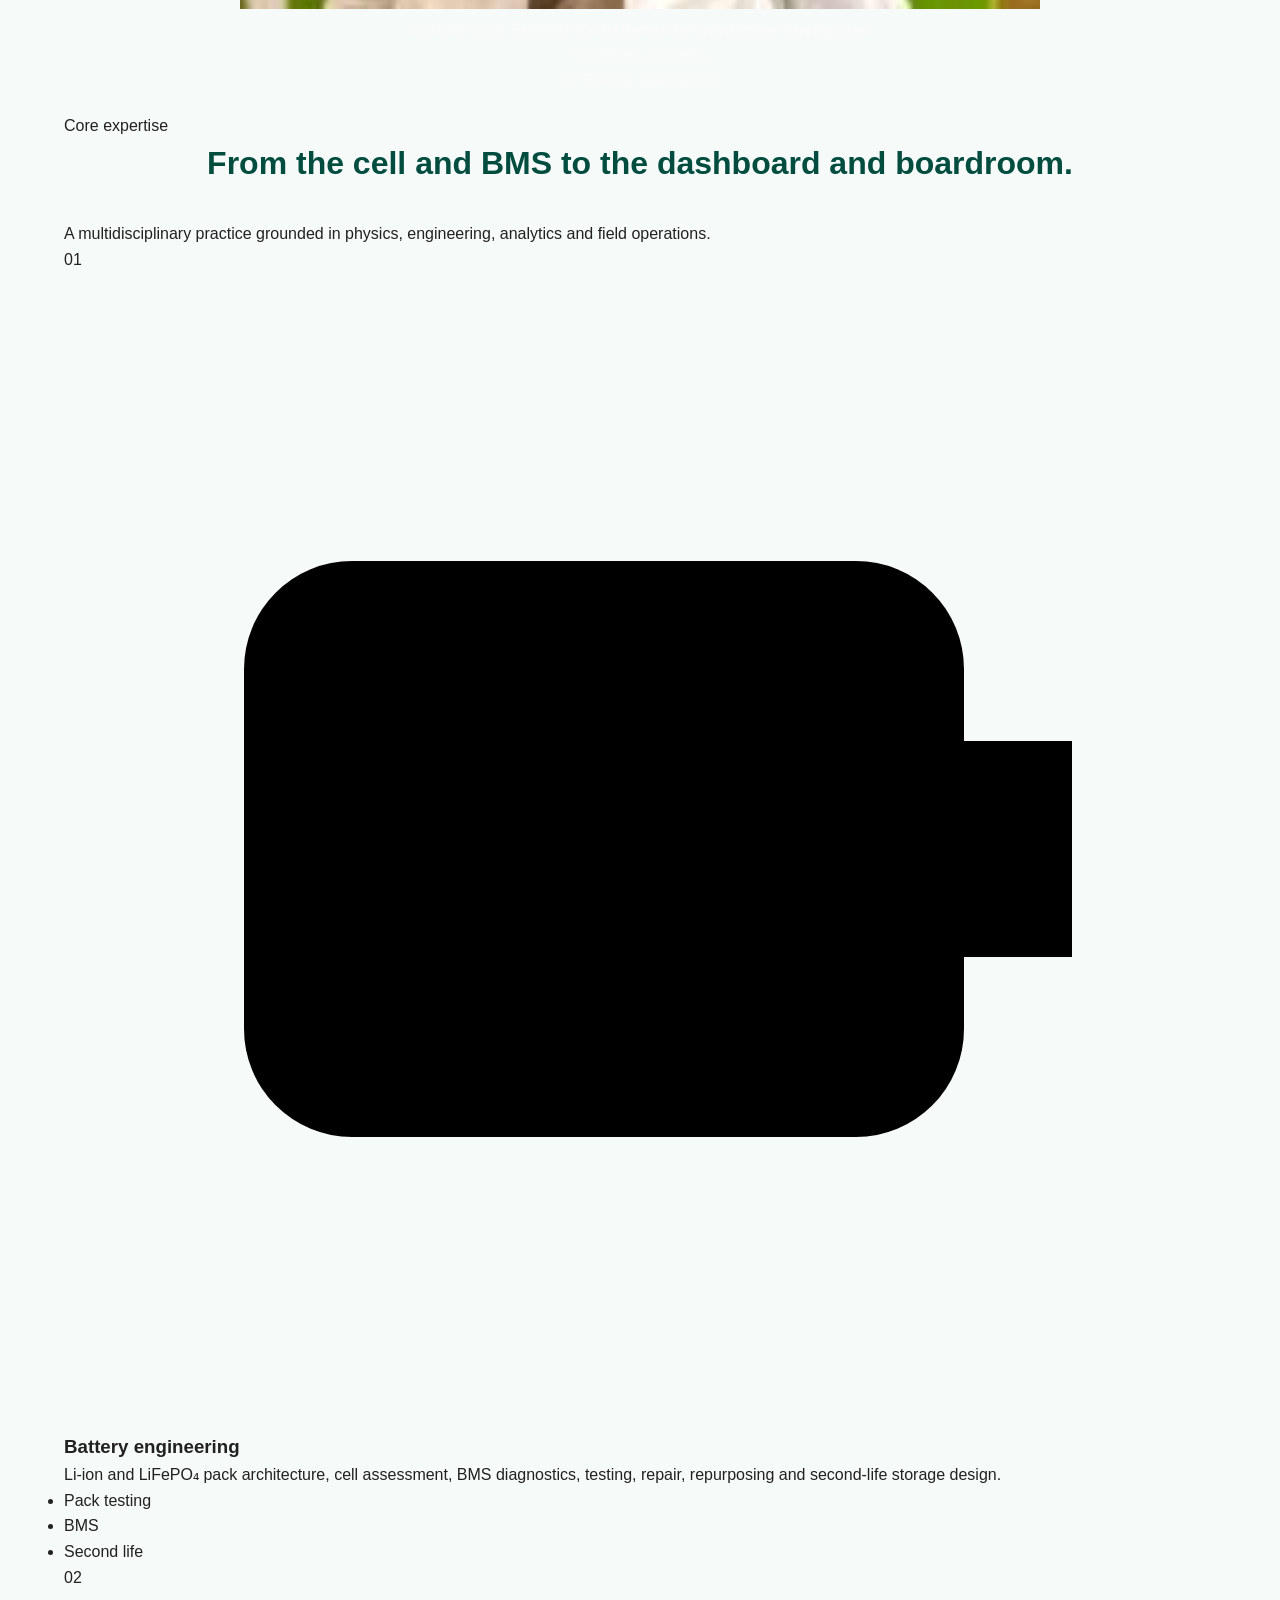
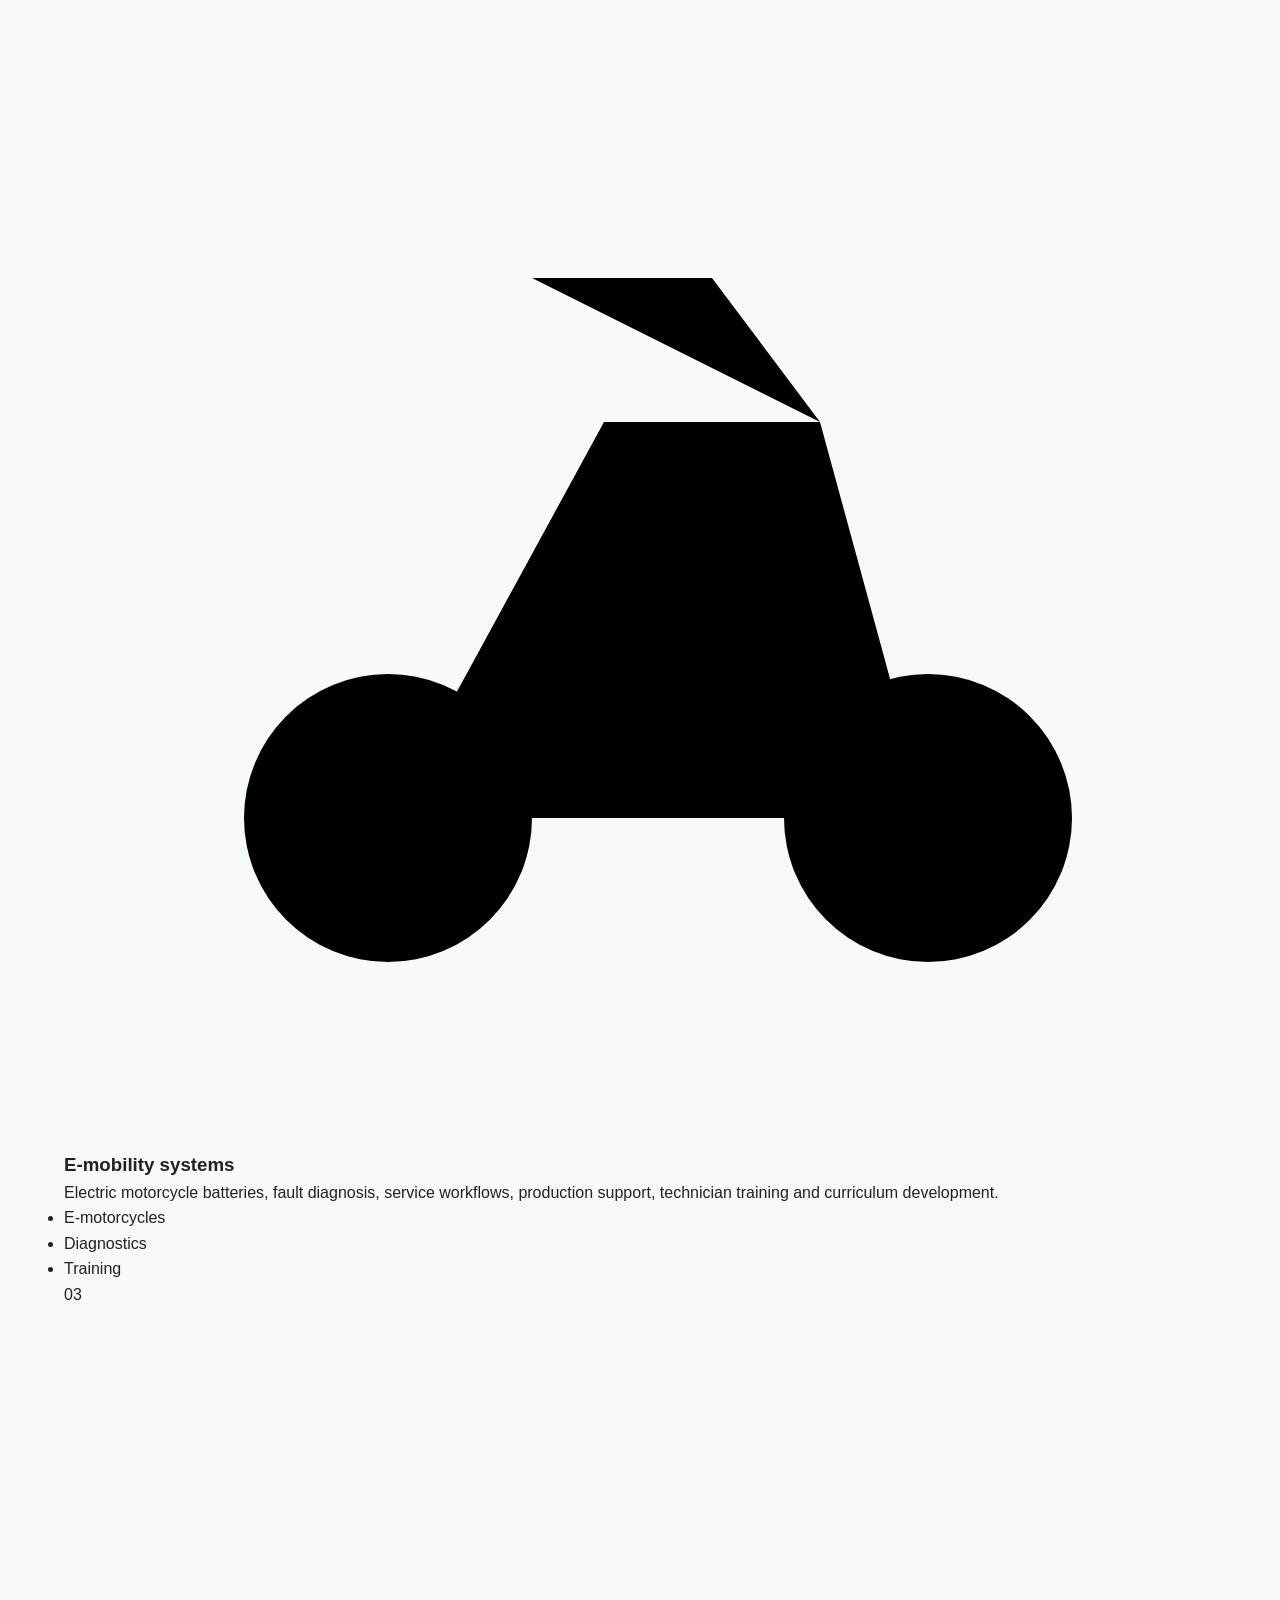
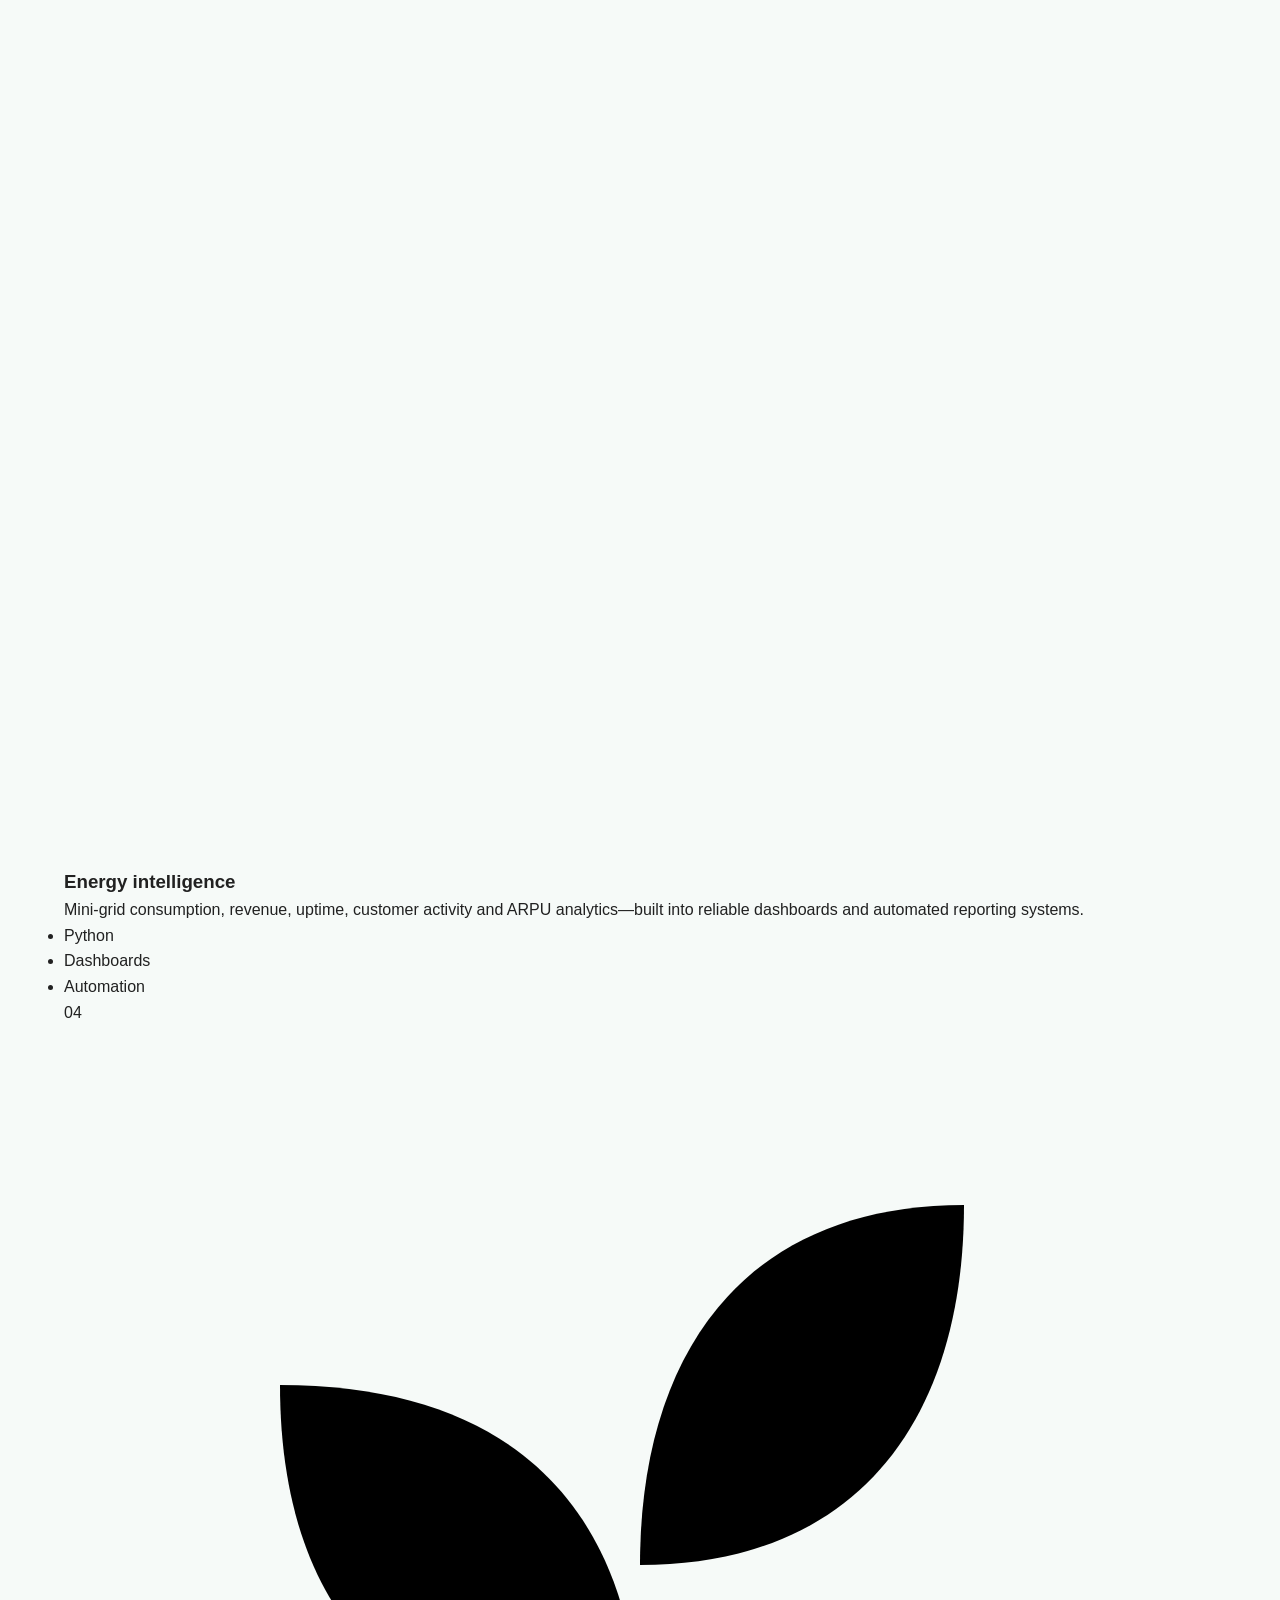
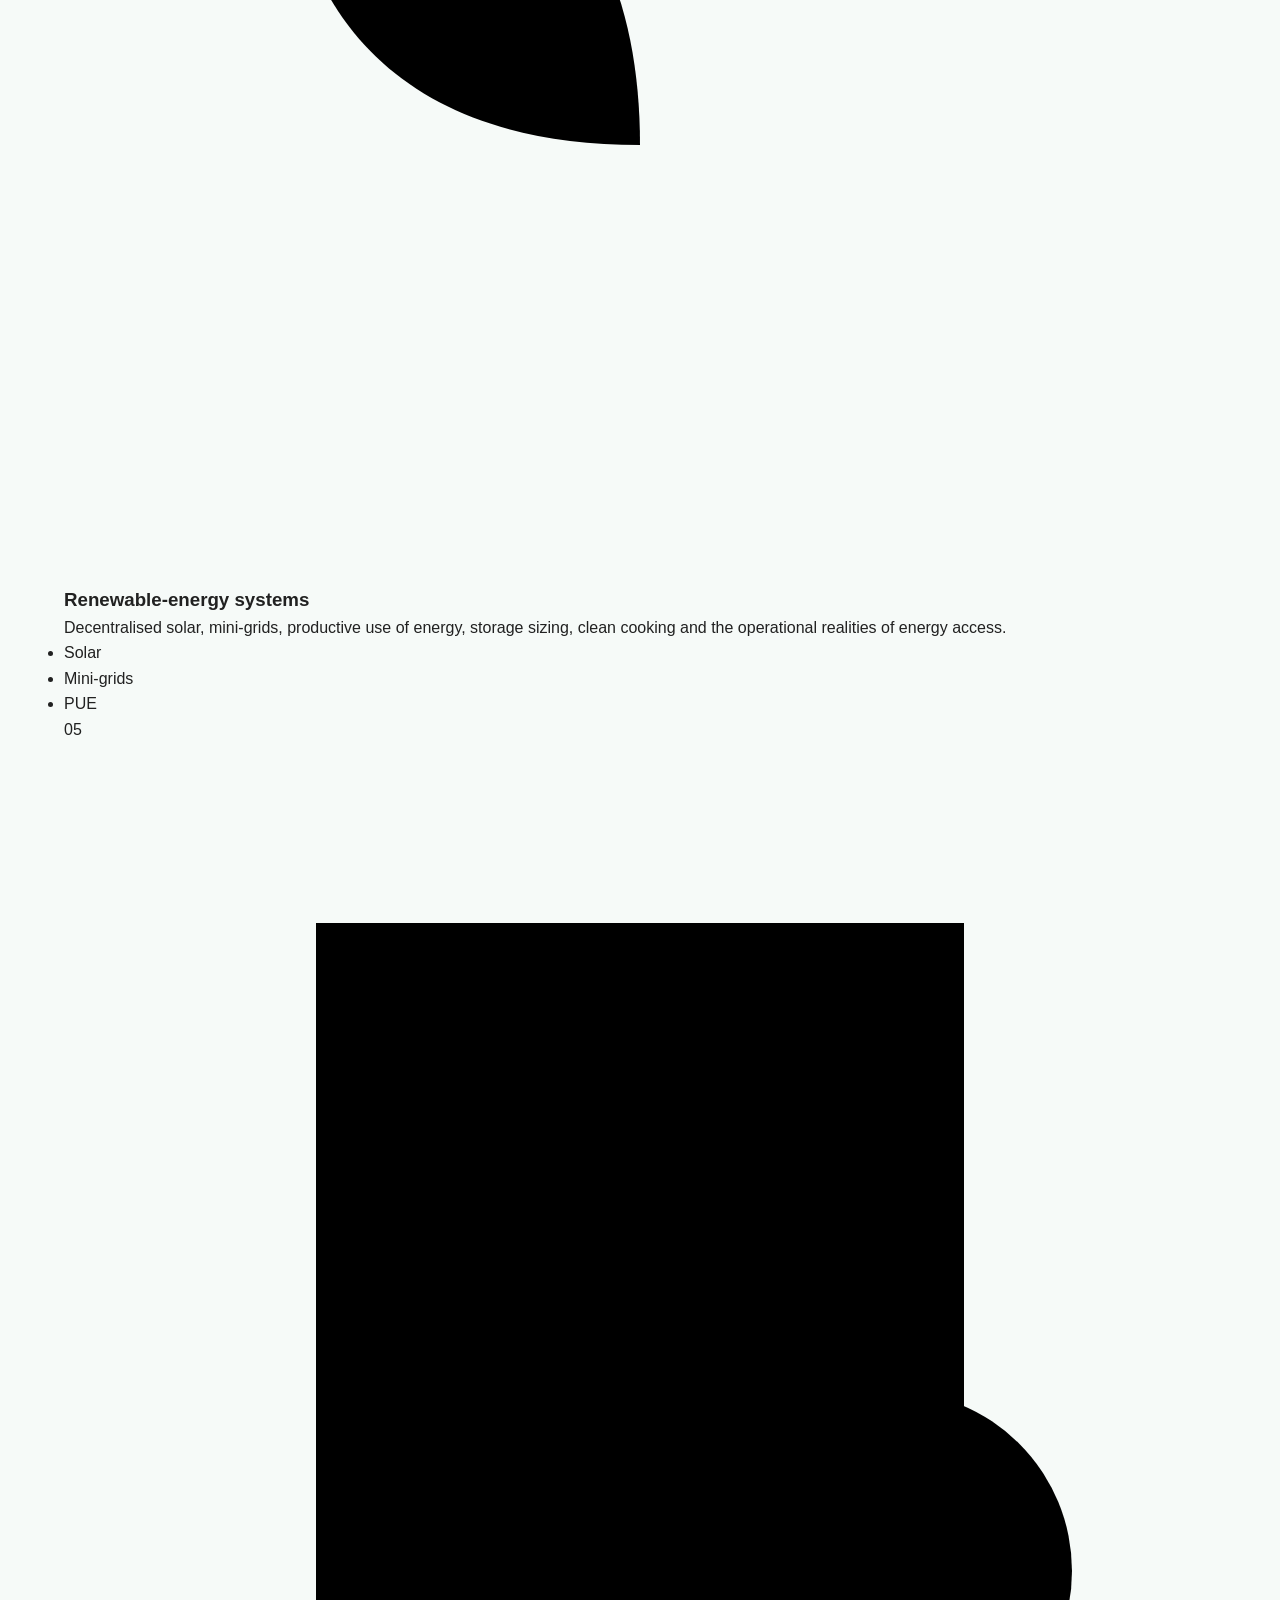
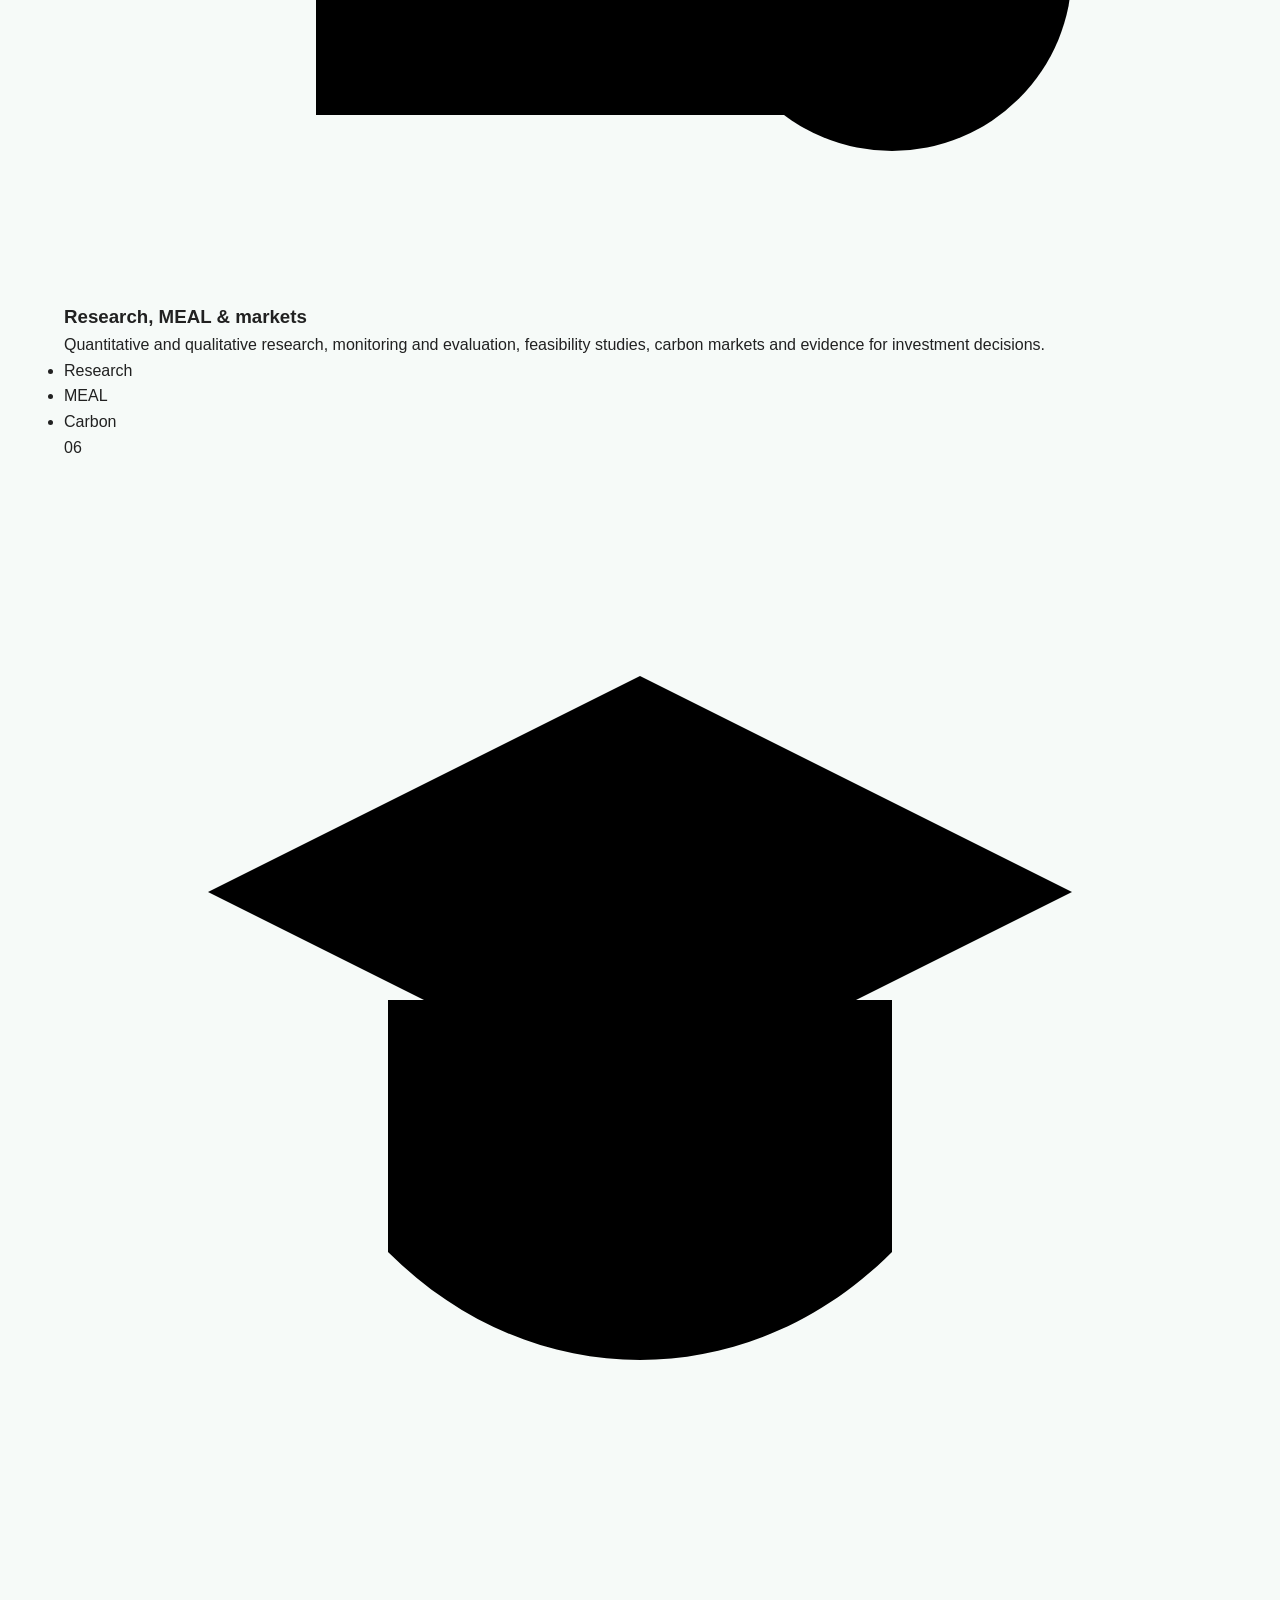
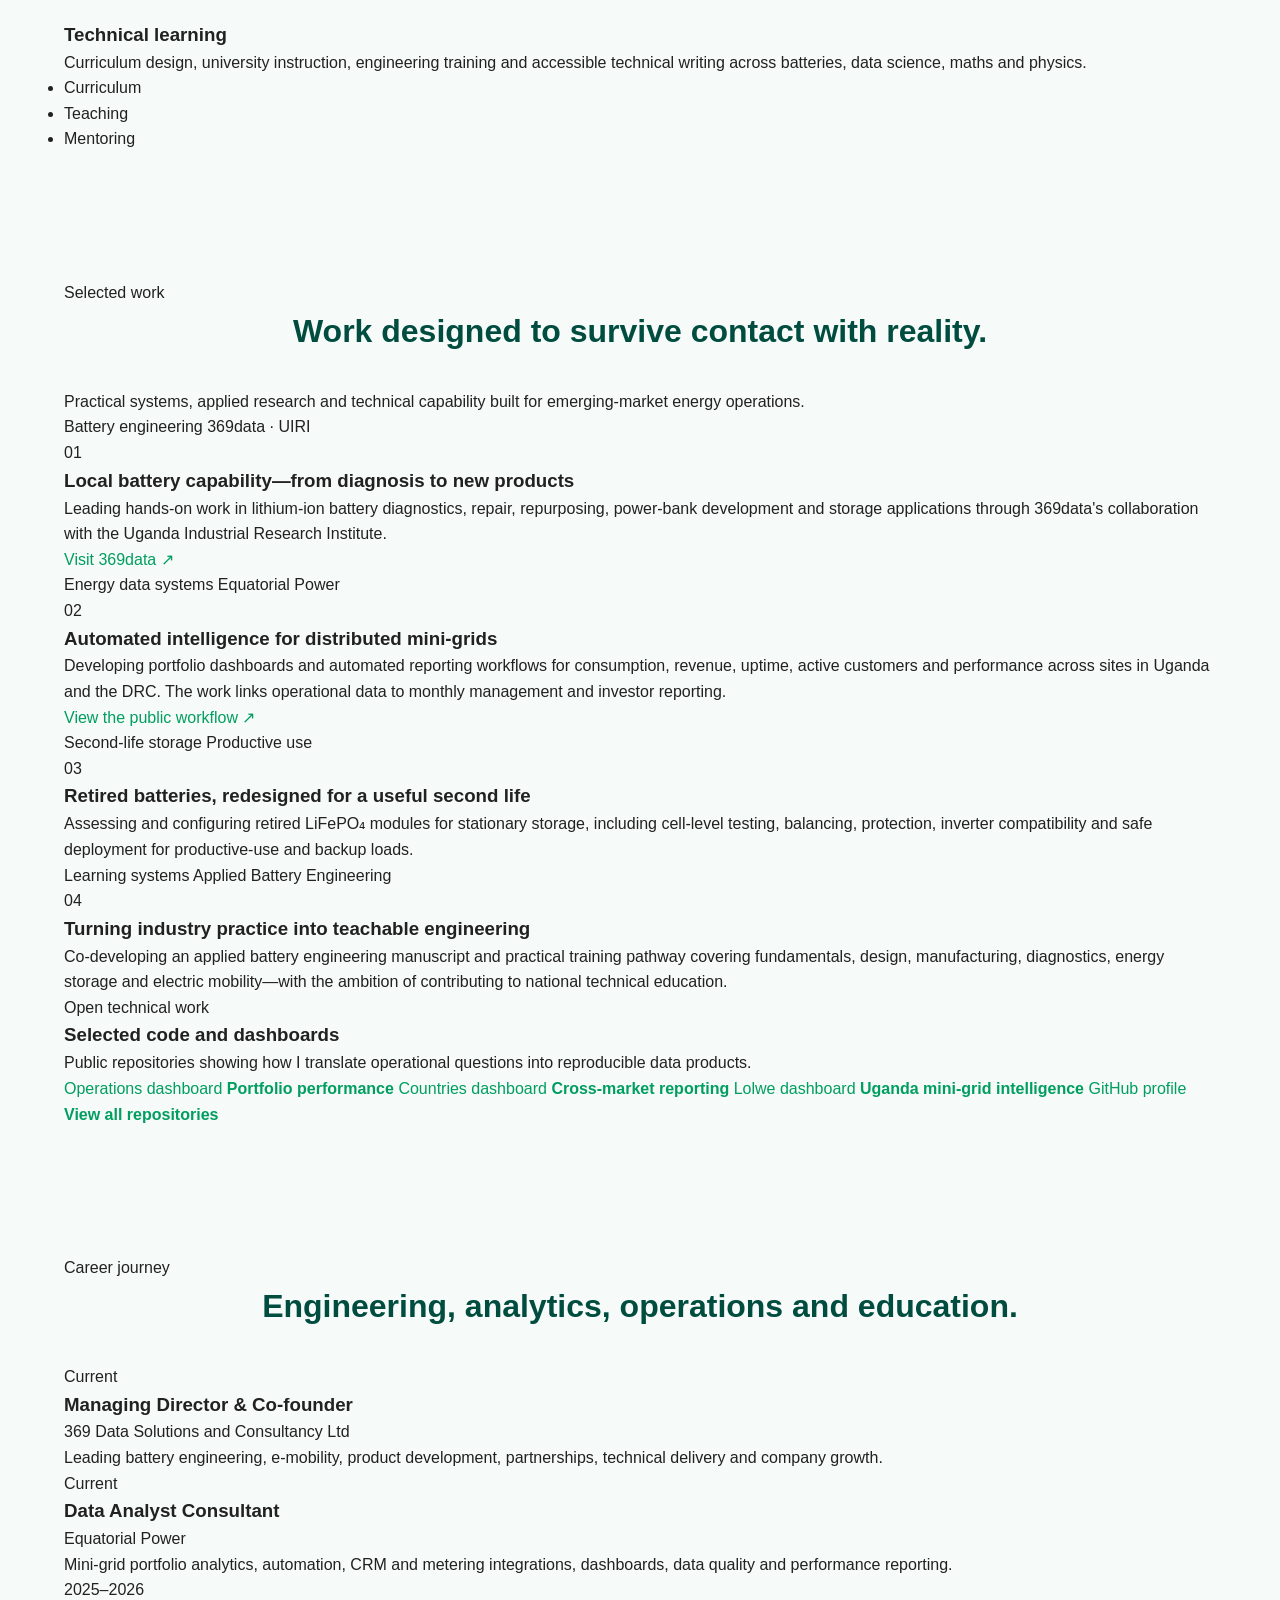
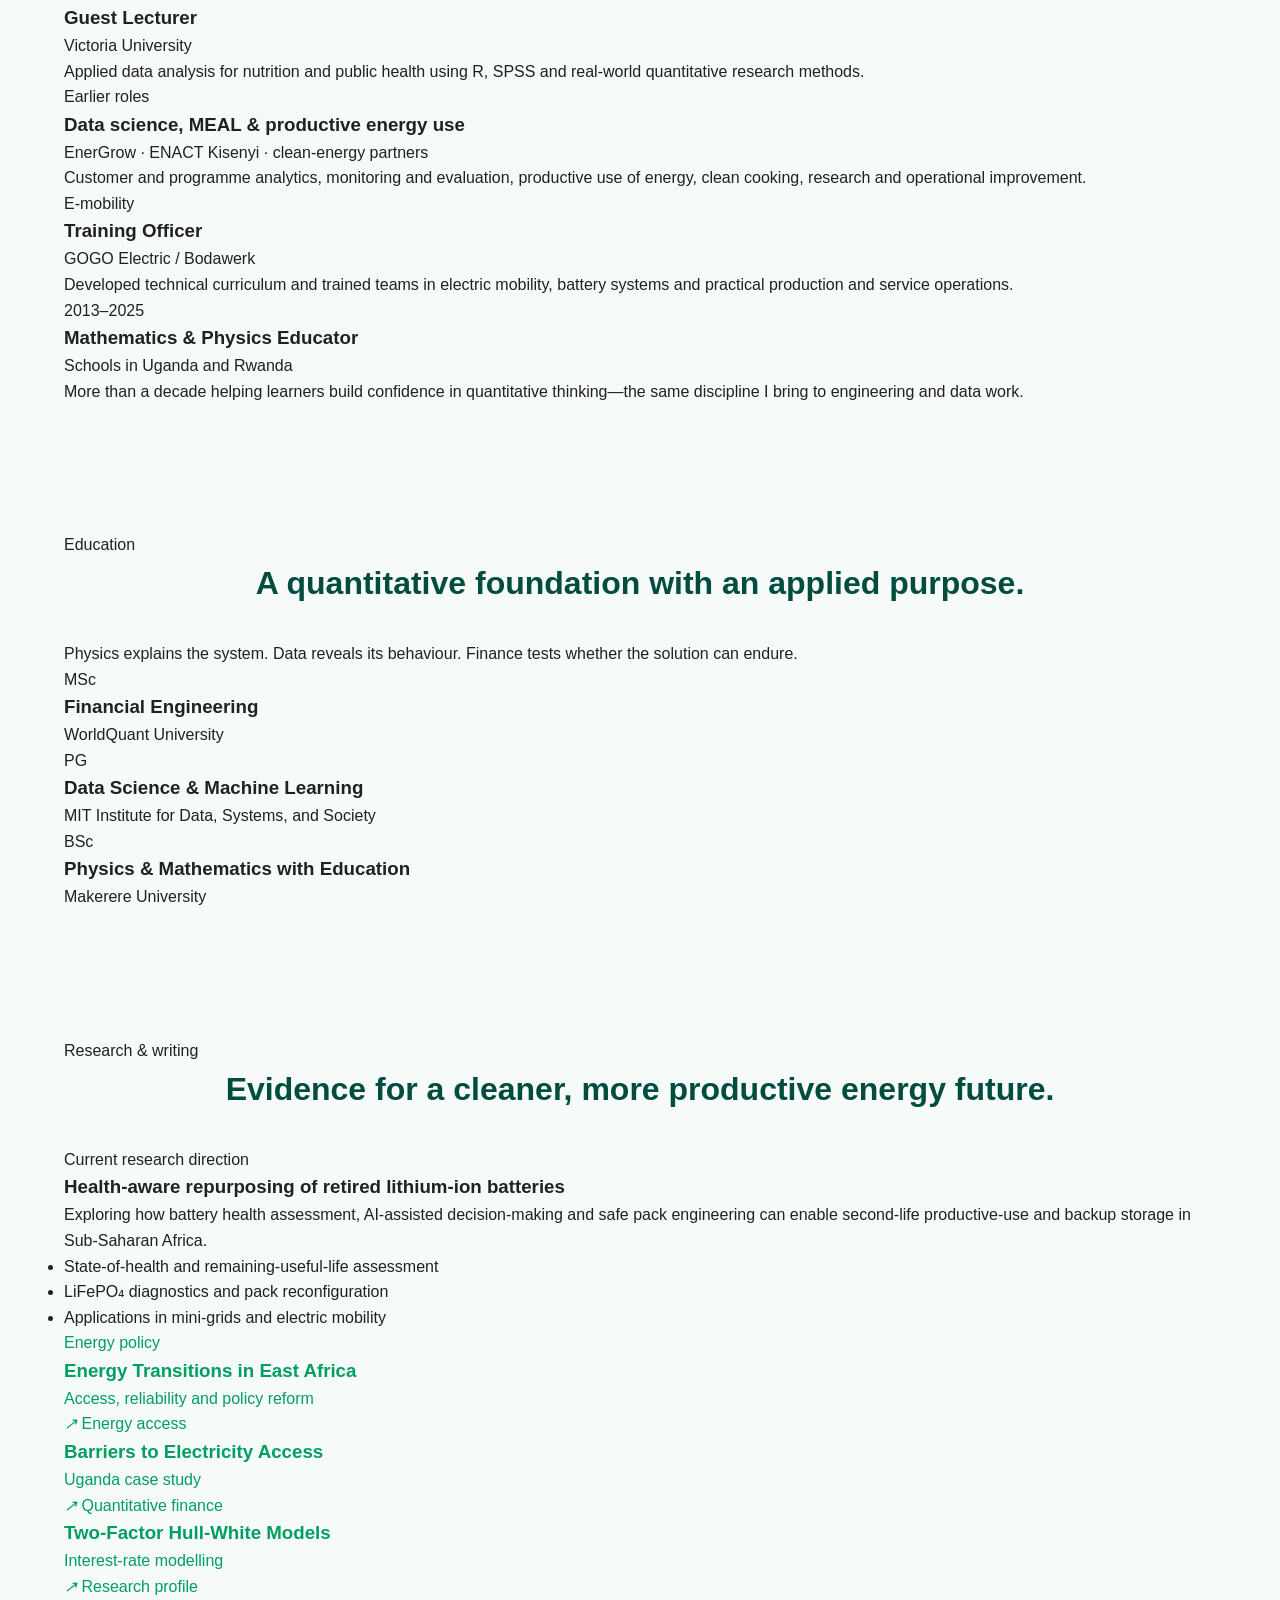
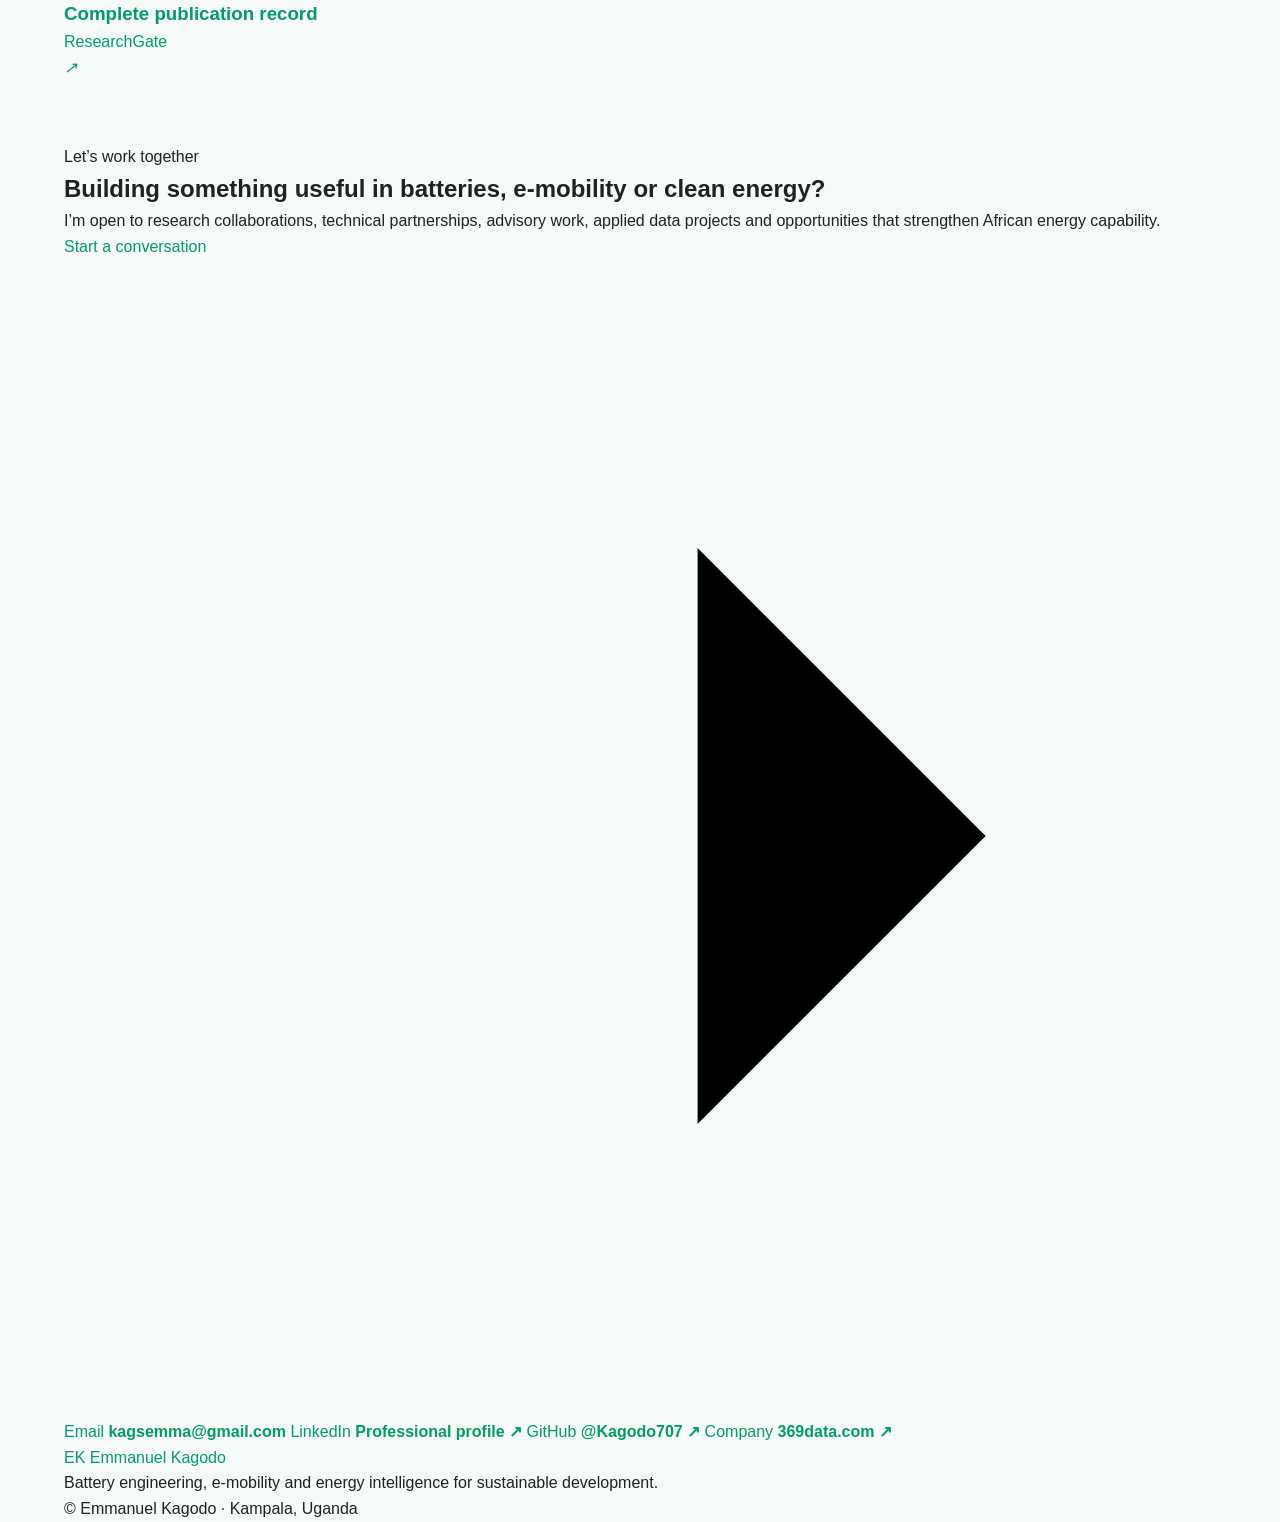
==== commit f31fd452: "Rebuild professional website content" ====
--- a/index.html
+++ b/index.html
@@ -1,50 +1,59 @@
 <!DOCTYPE html>
 <html lang="en">
   <head>
-    <meta charset="UTF-8" />
-    <meta name="viewport" content="width=device-width, initial-scale=1.0" />
-
-    <title>Emmanuel Kagodo | Data Scientist, Energy Systems & Battery Engineering</title>
+    <meta charset="utf-8">
+    <meta name="viewport" content="width=device-width, initial-scale=1">
+
+    <title>Emmanuel Kagodo | Battery Engineering &amp; E-Mobility</title>
     <meta
       name="description"
-      content="Emmanuel Kagodo is a Ugandan data scientist and energy systems analyst specialising in mini-grids, lithium-ion batteries, e-mobility, carbon markets and clean-energy analytics."
-    />
-    <meta name="author" content="Emmanuel Kagodo" />
+      content="Emmanuel Kagodo is a Ugandan battery and e-mobility practitioner, data scientist and renewable-energy researcher building practical energy systems across East Africa."
+    >
+    <meta name="author" content="Emmanuel Kagodo">
     <meta
       name="keywords"
-      content="Emmanuel Kagodo, data scientist Uganda, energy systems analyst, battery engineering, lithium-ion batteries, mini-grids, e-mobility, carbon markets, clean energy analytics, 369data"
-    />
-    <meta name="robots" content="index, follow, max-image-preview:large" />
-    <link rel="canonical" href="https://kagodo707.github.io/personal-website/" />
-
-    <meta property="og:type" content="profile" />
-    <meta property="og:title" content="Emmanuel Kagodo | Data Scientist & Energy Systems Analyst" />
+      content="Emmanuel Kagodo, battery engineering Uganda, e-mobility Uganda, second-life lithium-ion batteries, mini-grid analytics, clean energy data science, 369data"
+    >
+    <meta name="robots" content="index, follow, max-image-preview:large">
+    <meta name="theme-color" content="#0b2019">
+    <link rel="canonical" href="https://kagodo707.github.io/personal-website/">
+    <link
+      rel="icon"
+      href="data:image/svg+xml,<svg xmlns=%22http://www.w3.org/2000/svg%22 viewBox=%220 0 64 64%22><rect width=%2264%22 height=%2264%22 rx=%2214%22 fill=%22%230b2019%22/><path d=%22M18 14h8v15l12-15h10L34 31l15 19H39L26 34v16h-8z%22 fill=%22%23b9f227%22/></svg>"
+    >
+
+    <meta property="og:type" content="profile">
+    <meta
+      property="og:title"
+      content="Emmanuel Kagodo | Battery Engineering, E-Mobility &amp; Energy Intelligence"
+    >
     <meta
       property="og:description"
-      content="Data science, mini-grid intelligence, battery engineering, e-mobility and clean-energy analytics in East Africa."
-    />
-    <meta property="og:url" content="https://kagodo707.github.io/personal-website/" />
-    <meta property="og:image" content="https://kagodo707.github.io/personal-website/profile.jpg" />
-    <meta property="profile:first_name" content="Emmanuel" />
-    <meta property="profile:last_name" content="Kagodo" />
-
-    <meta name="twitter:card" content="summary_large_image" />
-    <meta name="twitter:title" content="Emmanuel Kagodo | Data Scientist & Energy Systems Analyst" />
+      content="Hands-on battery engineering, e-mobility, mini-grid intelligence and applied clean-energy research across East Africa."
+    >
+    <meta property="og:url" content="https://kagodo707.github.io/personal-website/">
+    <meta
+      property="og:image"
+      content="https://kagodo707.github.io/personal-website/profile.jpg"
+    >
+    <meta property="profile:first_name" content="Emmanuel">
+    <meta property="profile:last_name" content="Kagodo">
+
+    <meta name="twitter:card" content="summary_large_image">
+    <meta
+      name="twitter:title"
+      content="Emmanuel Kagodo | Battery Engineering &amp; Energy Intelligence"
+    >
     <meta
       name="twitter:description"
-      content="Mini-grids, lithium-ion batteries, e-mobility, carbon markets and clean-energy analytics."
-    />
-    <meta name="twitter:image" content="https://kagodo707.github.io/personal-website/profile.jpg" />
-
-    <link
-      href="https://fonts.googleapis.com/css2?family=Poppins:wght@400;500;600;700&display=swap"
-      rel="stylesheet"
-    />
-    <link
-      rel="stylesheet"
-      href="https://cdnjs.cloudflare.com/ajax/libs/font-awesome/6.5.0/css/all.min.css"
-    />
-    <link rel="stylesheet" href="style.css" />
+      content="Building practical battery, e-mobility and clean-energy data systems in East Africa."
+    >
+    <meta
+      name="twitter:image"
+      content="https://kagodo707.github.io/personal-website/profile.jpg"
+    >
+
+    <link rel="stylesheet" href="style.css">
 
     <script type="application/ld+json">
       {
@@ -55,25 +64,28 @@
         "image": "https://kagodo707.github.io/personal-website/profile.jpg",
         "jobTitle": [
           "Managing Director",
+          "Battery and E-Mobility Practitioner",
           "Data Scientist",
-          "Energy Systems Analyst"
+          "Renewable Energy Researcher"
         ],
-        "description": "Ugandan data scientist and energy systems analyst specialising in mini-grids, lithium-ion batteries, e-mobility, carbon markets and clean-energy analytics.",
-        "email": "mailto:info@369data.com",
+        "description": "Ugandan battery and e-mobility practitioner, data scientist and renewable-energy researcher building practical energy systems across East Africa.",
+        "email": "mailto:kagsemma@gmail.com",
         "address": {
           "@type": "PostalAddress",
           "addressLocality": "Kampala",
           "addressCountry": "UG"
         },
-        "worksFor": {
-          "@type": "Organization",
-          "name": "369 Data Solutions and Consultancy Ltd",
-          "url": "https://369data.com/"
-        },
-        "affiliation": {
-          "@type": "Organization",
-          "name": "Equatorial Power Ltd"
-        },
+        "worksFor": [
+          {
+            "@type": "Organization",
+            "name": "369 Data Solutions and Consultancy Ltd",
+            "url": "https://369data.com/"
+          },
+          {
+            "@type": "Organization",
+            "name": "Equatorial Power"
+          }
+        ],
         "alumniOf": [
           {
             "@type": "CollegeOrUniversity",
@@ -82,19 +94,23 @@
           {
             "@type": "CollegeOrUniversity",
             "name": "Makerere University"
+          },
+          {
+            "@type": "EducationalOrganization",
+            "name": "MIT Institute for Data, Systems, and Society"
           }
         ],
         "knowsAbout": [
+          "Battery Engineering",
+          "Lithium-ion Batteries",
+          "Second-life Batteries",
+          "Battery Management Systems",
+          "Electric Mobility",
+          "Mini-Grids",
           "Data Science",
-          "Energy Systems",
-          "Mini-Grids",
-          "Lithium-ion Batteries",
-          "Battery Engineering",
-          "E-Mobility",
           "Renewable Energy",
           "Carbon Markets",
-          "Monitoring, Evaluation, Accountability and Learning",
-          "Financial Engineering"
+          "Monitoring, Evaluation, Accountability and Learning"
         ],
         "sameAs": [
           "https://www.linkedin.com/in/emmanuel-kagodo-1st-a4b001173/",
@@ -105,284 +121,711 @@
       }
     </script>
   </head>
+
   <body>
-    <header id="header">
-      <nav class="container nav">
-        <div class="brand">
-          <a href="#" aria-label="Emmanuel Kagodo home">Emmanuel Kagodo</a>
-        </div>
-        <ul class="nav-links">
-          <li><a href="#about">About</a></li>
-          <li><a href="#projects">Projects</a></li>
-          <li><a href="#publications">Publications</a></li>
-          <li><a href="#partners">Experience</a></li>
-          <li><a href="#contact">Contact</a></li>
-        </ul>
-      </nav>
+    <a class="skip-link" href="#main-content">Skip to main content</a>
+
+    <header class="site-header" id="site-header">
+      <div class="container nav-shell">
+        <a class="brand" href="#home" aria-label="Emmanuel Kagodo, home">
+          <span class="brand-mark" aria-hidden="true">EK</span>
+          <span class="brand-name">Emmanuel Kagodo</span>
+        </a>
+
+        <button
+          class="nav-toggle"
+          type="button"
+          aria-expanded="false"
+          aria-controls="primary-navigation"
+          aria-label="Open navigation"
+        >
+          <span></span>
+          <span></span>
+          <span></span>
+        </button>
+
+        <nav aria-label="Primary navigation">
+          <ul class="nav-links" id="primary-navigation">
+            <li><a href="#about">About</a></li>
+            <li><a href="#expertise">Expertise</a></li>
+            <li><a href="#work">Work</a></li>
+            <li><a href="#journey">Journey</a></li>
+            <li><a href="#research">Research</a></li>
+            <li><a class="nav-cta" href="#contact">Connect</a></li>
+          </ul>
+        </nav>
+      </div>
     </header>
 
-    <main>
-      <section id="hero" class="hero">
-        <div class="hero-overlay"></div>
-        <div class="hero-content container">
-          <h1>Emmanuel Kagodo</h1>
-          <p class="tagline">
-            Data Scientist &amp; Energy Systems Analyst&nbsp;|&nbsp;Managing Director,
-            369data&nbsp;|&nbsp;Mini-Grids, Batteries, E-Mobility &amp; Carbon Markets
-          </p>
-          <a href="#about" class="btn">View profile</a>
+    <main id="main-content">
+      <section class="hero" id="home">
+        <div class="hero-grid" aria-hidden="true"></div>
+        <div class="container hero-layout">
+          <div class="hero-copy reveal">
+            <p class="eyebrow">
+              <span class="status-dot"></span>
+              Kampala, Uganda · Working across East Africa
+            </p>
+            <h1>Engineering better <em>battery</em> and energy decisions.</h1>
+            <p class="hero-summary">
+              I combine hands-on battery and e-mobility experience with data science,
+              renewable-energy research and operational leadership to build systems that
+              work in the real world.
+            </p>
+            <div class="hero-actions">
+              <a class="button button-primary" href="#work">
+                Explore my work
+                <svg viewBox="0 0 20 20" aria-hidden="true">
+                  <path d="M4 10h12M11 5l5 5-5 5" />
+                </svg>
+              </a>
+              <a class="button button-secondary" href="mailto:kagsemma@gmail.com">
+                Discuss a project
+              </a>
+            </div>
+            <ul class="role-list" aria-label="Current roles">
+              <li>Managing Director, 369data</li>
+              <li>Data Analyst Consultant, Equatorial Power</li>
+              <li>Researcher &amp; Educator</li>
+            </ul>
+          </div>
+
+          <div class="hero-visual reveal">
+            <div class="portrait-frame">
+              <img
+                src="profile.jpg"
+                alt="Portrait of Emmanuel Kagodo"
+                width="800"
+                height="800"
+              >
+              <div class="portrait-caption">
+                <span class="caption-label">Current focus</span>
+                <strong>Second-life batteries for productive energy use</strong>
+              </div>
+            </div>
+            <div class="orbit-card orbit-card-top">
+              <span>01</span>
+              Battery systems
+            </div>
+            <div class="orbit-card orbit-card-bottom">
+              <span>02</span>
+              Energy intelligence
+            </div>
+          </div>
         </div>
       </section>
 
-      <section id="about" class="section about">
-        <div class="container about-grid">
-          <div class="about-image">
-            <img
-              src="profile.jpg"
-              alt="Emmanuel Kagodo, data scientist and energy systems analyst in Uganda"
-            />
-          </div>
-          <div class="about-content">
-            <h2>Professional Profile</h2>
-            <p>
-              I am a Ugandan data scientist, energy systems analyst and clean-technology
-              practitioner working at the intersection of data, decentralised renewable
-              energy and battery engineering. I serve as Managing Director and Co-founder
-              of 369 Data Solutions and Consultancy Ltd and support Equatorial Power as a
-              data analyst consultant for mini-grid operations and performance reporting.
+      <section class="signal-strip" aria-label="Professional focus">
+        <div class="container signal-grid">
+          <div>
+            <span class="signal-number">01</span>
+            <p>Battery engineering &amp; e-mobility</p>
+          </div>
+          <div>
+            <span class="signal-number">02</span>
+            <p>Mini-grid data &amp; automation</p>
+          </div>
+          <div>
+            <span class="signal-number">03</span>
+            <p>Applied research &amp; MEAL</p>
+          </div>
+          <div>
+            <span class="signal-number">04</span>
+            <p>Technical learning &amp; leadership</p>
+          </div>
+        </div>
+      </section>
+
+      <section class="section about-section" id="about">
+        <div class="container split-intro">
+          <div class="section-heading reveal">
+            <p class="section-kicker">About</p>
+            <h2>A practical engineering mindset, strengthened by data.</h2>
+          </div>
+          <div class="about-copy reveal">
+            <p class="lead">
+              My work sits where battery hardware, energy operations and analytical
+              decision-making meet.
             </p>
             <p>
-              My work covers mini-grid intelligence, lithium-ion battery diagnostics and
-              repurposing, battery-management systems, e-mobility, productive use of
-              energy, clean cooking, carbon markets, financial analysis and
-              monitoring, evaluation, accountability and learning. I develop practical
-              analytics systems that convert operational, customer and technical data
-              into decisions.
+              I am a Ugandan battery and e-mobility practitioner, data scientist and
+              renewable-energy researcher. As Managing Director and Co-founder of
+              <a href="https://369data.com/" target="_blank" rel="noopener">369data</a>,
+              I help lead the development of locally relevant battery products, diagnostics,
+              repair, repurposing, monitoring and technical training.
             </p>
             <p>
-              I hold an MSc in Financial Engineering from WorldQuant University and a
-              BSc in Physics and Mathematics with Education from Makerere University. I
-              also completed postgraduate training in Data Science and Machine Learning
-              through MIT's Institute for Data, Systems, and Society.
+              At Equatorial Power, I turn mini-grid customer, revenue and technical data
+              into dashboards, automated reporting workflows and actionable operational
+              insight across Uganda and the Democratic Republic of Congo. My earlier work
+              spans e-mobility production and training, productive use of energy,
+              clean-cooking programmes, MEAL, financial analysis and more than a decade of
+              mathematics and physics education.
             </p>
+            <div class="principles">
+              <div>
+                <strong>Build</strong>
+                <span>Products, workflows and local capability</span>
+              </div>
+              <div>
+                <strong>Diagnose</strong>
+                <span>Battery, data and operational problems</span>
+              </div>
+              <div>
+                <strong>Translate</strong>
+                <span>Technical evidence into practical decisions</span>
+              </div>
+            </div>
           </div>
         </div>
       </section>
 
-      <section id="projects" class="section projects">
+      <section class="section expertise-section" id="expertise">
         <div class="container">
-          <h2>Selected Work</h2>
-          <div class="projects-grid">
-            <div class="project-card">
-              <span class="project-number">1</span>
+          <div class="section-heading centered reveal">
+            <p class="section-kicker">Core expertise</p>
+            <h2>From the cell and BMS to the dashboard and boardroom.</h2>
+            <p>
+              A multidisciplinary practice grounded in physics, engineering, analytics and
+              field operations.
+            </p>
+          </div>
+
+          <div class="expertise-grid">
+            <article class="expertise-card reveal">
+              <span class="card-index">01</span>
+              <div class="card-icon" aria-hidden="true">
+                <svg viewBox="0 0 32 32">
+                  <rect x="5" y="8" width="20" height="16" rx="3" />
+                  <path d="M25 13h3v6h-3M10 12v8M15 12v8M20 12v8" />
+                </svg>
+              </div>
+              <h3>Battery engineering</h3>
               <p>
-                Develop and maintain operational dashboards, monthly reports and
-                decision-support analysis for mini-grid portfolios across Uganda, the
-                Democratic Republic of Congo and Rwanda.
+                Li-ion and LiFePO₄ pack architecture, cell assessment, BMS diagnostics,
+                testing, repair, repurposing and second-life storage design.
+              </p>
+              <ul class="tag-list">
+                <li>Pack testing</li>
+                <li>BMS</li>
+                <li>Second life</li>
+              </ul>
+            </article>
+
+            <article class="expertise-card reveal">
+              <span class="card-index">02</span>
+              <div class="card-icon" aria-hidden="true">
+                <svg viewBox="0 0 32 32">
+                  <circle cx="9" cy="23" r="4" />
+                  <circle cx="24" cy="23" r="4" />
+                  <path d="M9 23l6-11h6l3 11M12 18h10M13 8h5l3 4" />
+                </svg>
+              </div>
+              <h3>E-mobility systems</h3>
+              <p>
+                Electric motorcycle batteries, fault diagnosis, service workflows,
+                production support, technician training and curriculum development.
+              </p>
+              <ul class="tag-list">
+                <li>E-motorcycles</li>
+                <li>Diagnostics</li>
+                <li>Training</li>
+              </ul>
+            </article>
+
+            <article class="expertise-card reveal">
+              <span class="card-index">03</span>
+              <div class="card-icon" aria-hidden="true">
+                <svg viewBox="0 0 32 32">
+                  <path d="M5 25V14M13 25V8M21 25V17M29 25V4" />
+                  <path d="M4 27h26" />
+                </svg>
+              </div>
+              <h3>Energy intelligence</h3>
+              <p>
+                Mini-grid consumption, revenue, uptime, customer activity and ARPU
+                analytics—built into reliable dashboards and automated reporting systems.
+              </p>
+              <ul class="tag-list">
+                <li>Python</li>
+                <li>Dashboards</li>
+                <li>Automation</li>
+              </ul>
+            </article>
+
+            <article class="expertise-card reveal">
+              <span class="card-index">04</span>
+              <div class="card-icon" aria-hidden="true">
+                <svg viewBox="0 0 32 32">
+                  <path d="M16 28V15" />
+                  <path d="M16 20c-7 0-10-4-10-10 7 0 10 4 10 10Z" />
+                  <path d="M16 15c6 0 9-4 9-10-6 0-9 4-9 10Z" />
+                </svg>
+              </div>
+              <h3>Renewable-energy systems</h3>
+              <p>
+                Decentralised solar, mini-grids, productive use of energy, storage sizing,
+                clean cooking and the operational realities of energy access.
+              </p>
+              <ul class="tag-list">
+                <li>Solar</li>
+                <li>Mini-grids</li>
+                <li>PUE</li>
+              </ul>
+            </article>
+
+            <article class="expertise-card reveal">
+              <span class="card-index">05</span>
+              <div class="card-icon" aria-hidden="true">
+                <svg viewBox="0 0 32 32">
+                  <path d="M7 27V5h18v22" />
+                  <path d="M11 10h10M11 15h10M11 20h6" />
+                  <circle cx="23" cy="23" r="5" />
+                  <path d="m26.5 26.5 3 3" />
+                </svg>
+              </div>
+              <h3>Research, MEAL &amp; markets</h3>
+              <p>
+                Quantitative and qualitative research, monitoring and evaluation,
+                feasibility studies, carbon markets and evidence for investment decisions.
+              </p>
+              <ul class="tag-list">
+                <li>Research</li>
+                <li>MEAL</li>
+                <li>Carbon</li>
+              </ul>
+            </article>
+
+            <article class="expertise-card reveal">
+              <span class="card-index">06</span>
+              <div class="card-icon" aria-hidden="true">
+                <svg viewBox="0 0 32 32">
+                  <path d="m4 12 12-6 12 6-12 6-12-6Z" />
+                  <path d="M9 15v7c4 4 10 4 14 0v-7M28 12v9" />
+                </svg>
+              </div>
+              <h3>Technical learning</h3>
+              <p>
+                Curriculum design, university instruction, engineering training and
+                accessible technical writing across batteries, data science, maths and
+                physics.
+              </p>
+              <ul class="tag-list">
+                <li>Curriculum</li>
+                <li>Teaching</li>
+                <li>Mentoring</li>
+              </ul>
+            </article>
+          </div>
+        </div>
+      </section>
+
+      <section class="section work-section" id="work">
+        <div class="container">
+          <div class="section-heading light reveal">
+            <p class="section-kicker">Selected work</p>
+            <h2>Work designed to survive contact with reality.</h2>
+            <p>
+              Practical systems, applied research and technical capability built for
+              emerging-market energy operations.
+            </p>
+          </div>
+
+          <div class="work-list">
+            <article class="work-card featured reveal">
+              <div class="work-meta">
+                <span>Battery engineering</span>
+                <span>369data · UIRI</span>
+              </div>
+              <div class="work-content">
+                <div>
+                  <p class="work-number">01</p>
+                  <h3>Local battery capability—from diagnosis to new products</h3>
+                </div>
+                <div>
+                  <p>
+                    Leading hands-on work in lithium-ion battery diagnostics, repair,
+                    repurposing, power-bank development and storage applications through
+                    369data's collaboration with the Uganda Industrial Research Institute.
+                  </p>
+                  <a class="text-link" href="https://369data.com/" target="_blank" rel="noopener">
+                    Visit 369data
+                    <span aria-hidden="true">↗</span>
+                  </a>
+                </div>
+              </div>
+            </article>
+
+            <article class="work-card reveal">
+              <div class="work-meta">
+                <span>Energy data systems</span>
+                <span>Equatorial Power</span>
+              </div>
+              <div class="work-content">
+                <div>
+                  <p class="work-number">02</p>
+                  <h3>Automated intelligence for distributed mini-grids</h3>
+                </div>
+                <div>
+                  <p>
+                    Developing portfolio dashboards and automated reporting workflows for
+                    consumption, revenue, uptime, active customers and performance across
+                    sites in Uganda and the DRC. The work links operational data to monthly
+                    management and investor reporting.
+                  </p>
+                  <a
+                    class="text-link"
+                    href="https://github.com/Kagodo707/operations-dashboard-workflow"
+                    target="_blank"
+                    rel="noopener"
+                  >
+                    View the public workflow
+                    <span aria-hidden="true">↗</span>
+                  </a>
+                </div>
+              </div>
+            </article>
+
+            <article class="work-card reveal">
+              <div class="work-meta">
+                <span>Second-life storage</span>
+                <span>Productive use</span>
+              </div>
+              <div class="work-content">
+                <div>
+                  <p class="work-number">03</p>
+                  <h3>Retired batteries, redesigned for a useful second life</h3>
+                </div>
+                <div>
+                  <p>
+                    Assessing and configuring retired LiFePO₄ modules for stationary
+                    storage, including cell-level testing, balancing, protection, inverter
+                    compatibility and safe deployment for productive-use and backup loads.
+                  </p>
+                </div>
+              </div>
+            </article>
+
+            <article class="work-card reveal">
+              <div class="work-meta">
+                <span>Learning systems</span>
+                <span>Applied Battery Engineering</span>
+              </div>
+              <div class="work-content">
+                <div>
+                  <p class="work-number">04</p>
+                  <h3>Turning industry practice into teachable engineering</h3>
+                </div>
+                <div>
+                  <p>
+                    Co-developing an applied battery engineering manuscript and practical
+                    training pathway covering fundamentals, design, manufacturing,
+                    diagnostics, energy storage and electric mobility—with the ambition of
+                    contributing to national technical education.
+                  </p>
+                </div>
+              </div>
+            </article>
+          </div>
+
+          <div class="github-panel reveal">
+            <div>
+              <p class="section-kicker">Open technical work</p>
+              <h3>Selected code and dashboards</h3>
+              <p>
+                Public repositories showing how I translate operational questions into
+                reproducible data products.
               </p>
             </div>
-            <div class="project-card">
-              <span class="project-number">2</span>
+            <div class="repo-links">
+              <a
+                href="https://github.com/Kagodo707/Equatorial-Power-Operations-Dashboard"
+                target="_blank"
+                rel="noopener"
+              >
+                <span>Operations dashboard</span>
+                <strong>Portfolio performance</strong>
+              </a>
+              <a
+                href="https://github.com/Kagodo707/Equatorial-Power---Countries-Dashboard"
+                target="_blank"
+                rel="noopener"
+              >
+                <span>Countries dashboard</span>
+                <strong>Cross-market reporting</strong>
+              </a>
+              <a
+                href="https://github.com/Kagodo707/Uganda-Lolwe-Equatorial-Power-Minin-grid-Operations-Dashboard"
+                target="_blank"
+                rel="noopener"
+              >
+                <span>Lolwe dashboard</span>
+                <strong>Uganda mini-grid intelligence</strong>
+              </a>
+              <a href="https://github.com/Kagodo707" target="_blank" rel="noopener">
+                <span>GitHub profile</span>
+                <strong>View all repositories</strong>
+              </a>
+            </div>
+          </div>
+        </div>
+      </section>
+
+      <section class="section journey-section" id="journey">
+        <div class="container">
+          <div class="section-heading reveal">
+            <p class="section-kicker">Career journey</p>
+            <h2>Engineering, analytics, operations and education.</h2>
+          </div>
+
+          <div class="timeline">
+            <article class="timeline-item reveal">
+              <div class="timeline-marker"><span></span></div>
+              <p class="timeline-period">Current</p>
+              <div class="timeline-content">
+                <h3>Managing Director &amp; Co-founder</h3>
+                <p class="timeline-org">369 Data Solutions and Consultancy Ltd</p>
+                <p>
+                  Leading battery engineering, e-mobility, product development,
+                  partnerships, technical delivery and company growth.
+                </p>
+              </div>
+            </article>
+
+            <article class="timeline-item reveal">
+              <div class="timeline-marker"><span></span></div>
+              <p class="timeline-period">Current</p>
+              <div class="timeline-content">
+                <h3>Data Analyst Consultant</h3>
+                <p class="timeline-org">Equatorial Power</p>
+                <p>
+                  Mini-grid portfolio analytics, automation, CRM and metering integrations,
+                  dashboards, data quality and performance reporting.
+                </p>
+              </div>
+            </article>
+
+            <article class="timeline-item reveal">
+              <div class="timeline-marker"><span></span></div>
+              <p class="timeline-period">2025–2026</p>
+              <div class="timeline-content">
+                <h3>Guest Lecturer</h3>
+                <p class="timeline-org">Victoria University</p>
+                <p>
+                  Applied data analysis for nutrition and public health using R, SPSS and
+                  real-world quantitative research methods.
+                </p>
+              </div>
+            </article>
+
+            <article class="timeline-item reveal">
+              <div class="timeline-marker"><span></span></div>
+              <p class="timeline-period">Earlier roles</p>
+              <div class="timeline-content">
+                <h3>Data science, MEAL &amp; productive energy use</h3>
+                <p class="timeline-org">EnerGrow · ENACT Kisenyi · clean-energy partners</p>
+                <p>
+                  Customer and programme analytics, monitoring and evaluation, productive
+                  use of energy, clean cooking, research and operational improvement.
+                </p>
+              </div>
+            </article>
+
+            <article class="timeline-item reveal">
+              <div class="timeline-marker"><span></span></div>
+              <p class="timeline-period">E-mobility</p>
+              <div class="timeline-content">
+                <h3>Training Officer</h3>
+                <p class="timeline-org">GOGO Electric / Bodawerk</p>
+                <p>
+                  Developed technical curriculum and trained teams in electric mobility,
+                  battery systems and practical production and service operations.
+                </p>
+              </div>
+            </article>
+
+            <article class="timeline-item reveal">
+              <div class="timeline-marker"><span></span></div>
+              <p class="timeline-period">2013–2025</p>
+              <div class="timeline-content">
+                <h3>Mathematics &amp; Physics Educator</h3>
+                <p class="timeline-org">Schools in Uganda and Rwanda</p>
+                <p>
+                  More than a decade helping learners build confidence in quantitative
+                  thinking—the same discipline I bring to engineering and data work.
+                </p>
+              </div>
+            </article>
+          </div>
+        </div>
+      </section>
+
+      <section class="section education-section">
+        <div class="container education-layout">
+          <div class="section-heading reveal">
+            <p class="section-kicker">Education</p>
+            <h2>A quantitative foundation with an applied purpose.</h2>
+            <p>
+              Physics explains the system. Data reveals its behaviour. Finance tests
+              whether the solution can endure.
+            </p>
+          </div>
+          <div class="degree-list">
+            <article class="degree-card reveal">
+              <span>MSc</span>
+              <div>
+                <h3>Financial Engineering</h3>
+                <p>WorldQuant University</p>
+              </div>
+            </article>
+            <article class="degree-card reveal">
+              <span>PG</span>
+              <div>
+                <h3>Data Science &amp; Machine Learning</h3>
+                <p>MIT Institute for Data, Systems, and Society</p>
+              </div>
+            </article>
+            <article class="degree-card reveal">
+              <span>BSc</span>
+              <div>
+                <h3>Physics &amp; Mathematics with Education</h3>
+                <p>Makerere University</p>
+              </div>
+            </article>
+          </div>
+        </div>
+      </section>
+
+      <section class="section research-section" id="research">
+        <div class="container">
+          <div class="section-heading centered reveal">
+            <p class="section-kicker">Research &amp; writing</p>
+            <h2>Evidence for a cleaner, more productive energy future.</h2>
+          </div>
+
+          <div class="research-grid">
+            <article class="research-feature reveal">
+              <span class="research-label">Current research direction</span>
+              <h3>Health-aware repurposing of retired lithium-ion batteries</h3>
               <p>
-                Lead data-driven battery research, diagnostics, repair, repurposing and
-                energy-storage product development through 369data's collaboration with
-                the Uganda Industrial Research Institute.
+                Exploring how battery health assessment, AI-assisted decision-making and
+                safe pack engineering can enable second-life productive-use and backup
+                storage in Sub-Saharan Africa.
               </p>
-            </div>
-            <div class="project-card">
-              <span class="project-number">3</span>
-              <p>
-                Analyse customer consumption, revenue, uptime, active-meter performance
-                and productive-use demand to improve mini-grid operations and investment
-                reporting.
-              </p>
-            </div>
-            <div class="project-card">
-              <span class="project-number">4</span>
-              <p>
-                Managed and evaluated clean-cooking and productive-use energy programmes
-                with organisations including EnerGrow, CREEC and ENACT.
-              </p>
-            </div>
-            <div class="project-card">
-              <span class="project-number">5</span>
-              <p>
-                Developed and delivered technical training and curriculum content in
-                e-mobility, battery systems, mathematics, physics and applied data
-                analysis.
-              </p>
-            </div>
-            <div class="project-card">
-              <span class="project-number">6</span>
-              <p>
-                Supported decentralised renewable-energy research, feasibility studies,
-                monitoring systems and impact assessments for organisations including
-                Power for All and GIZ-supported initiatives.
-              </p>
-            </div>
-          </div>
-        </div>
-      </section>
-
-      <section id="publications" class="section publications">
-        <div class="container">
-          <h2>Selected Publications</h2>
-          <ul class="pub-list">
-            <li>
+              <ul>
+                <li>State-of-health and remaining-useful-life assessment</li>
+                <li>LiFePO₄ diagnostics and pack reconfiguration</li>
+                <li>Applications in mini-grids and electric mobility</li>
+              </ul>
+            </article>
+
+            <div class="publication-list">
               <a
+                class="publication-item reveal"
                 href="https://www.researchgate.net/publication/396921321_Energy_Transitions_in_East_Africa_A_Comparative_Analysis_of_Access_Reliability_and_Policy_Reform"
                 target="_blank"
                 rel="noopener"
-                >Energy Transitions in East Africa: A Comparative Analysis of Access,
-                Reliability and Policy Reform</a
               >
-            </li>
-            <li>
+                <span>Energy policy</span>
+                <h3>Energy Transitions in East Africa</h3>
+                <p>Access, reliability and policy reform</p>
+                <i aria-hidden="true">↗</i>
+              </a>
               <a
+                class="publication-item reveal"
                 href="https://www.researchgate.net/publication/367255478_BARRIERS_TO_ELECTRICITY_ACC_S_IN_SUB-SAHARAN_AFRICA_UGANDA%27S_CASE_STUDY_Introduction"
                 target="_blank"
                 rel="noopener"
-                >Barriers to Electricity Access in Sub-Saharan Africa: Uganda Case
-                Study</a
               >
-            </li>
-            <li>
+                <span>Energy access</span>
+                <h3>Barriers to Electricity Access</h3>
+                <p>Uganda case study</p>
+                <i aria-hidden="true">↗</i>
+              </a>
               <a
-                href="https://www.researchgate.net/publication/396321049_Financial_Regulation_in_Uganda_Case_study"
-                target="_blank"
-                rel="noopener"
-                >Financial Regulation in Uganda: Case Study</a
-              >
-            </li>
-            <li>
-              <a
+                class="publication-item reveal"
                 href="https://www.researchgate.net/publication/361738614_Two_Factor_Hull-White_Models"
                 target="_blank"
                 rel="noopener"
-                >Two-Factor Hull-White Models</a
               >
-            </li>
-            <li>
+                <span>Quantitative finance</span>
+                <h3>Two-Factor Hull-White Models</h3>
+                <p>Interest-rate modelling</p>
+                <i aria-hidden="true">↗</i>
+              </a>
               <a
-                href="https://www.researchgate.net/publication/352707691_COVID-19_pandemic_and_the_impact_on_Global_Financial_services_Is_a_stock_market_bubble_brewing"
+                class="publication-item reveal"
+                href="https://www.researchgate.net/profile/Emmanuel-Kagodo"
                 target="_blank"
                 rel="noopener"
-                >COVID-19 Pandemic and the Impact on Global Financial Services</a
               >
-            </li>
-            <li>
-              <a
-                href="https://www.researchgate.net/profile/Emmanuel-Kagodo"
-                target="_blank"
-                rel="me noopener"
-                >View the complete publication profile on ResearchGate</a
-              >
-            </li>
-          </ul>
+                <span>Research profile</span>
+                <h3>Complete publication record</h3>
+                <p>ResearchGate</p>
+                <i aria-hidden="true">↗</i>
+              </a>
+            </div>
+          </div>
         </div>
       </section>
 
-      <section id="partners" class="section partners">
-        <div class="container">
-          <h2>Organisations &amp; Sector Experience</h2>
-          <div class="partners-grid">
-            <div class="partner-item">
-              <i class="fas fa-chart-line"></i>
-              <span>369data</span>
-            </div>
-            <div class="partner-item">
-              <i class="fas fa-bolt"></i>
-              <span>Equatorial Power</span>
-            </div>
-            <div class="partner-item">
-              <i class="fas fa-seedling"></i>
-              <span>EnerGrow</span>
-            </div>
-            <div class="partner-item">
-              <i class="fas fa-globe-africa"></i>
-              <span>Power for All</span>
-            </div>
-            <div class="partner-item">
-              <i class="fas fa-motorcycle"></i>
-              <span>GOGO Electric</span>
-            </div>
-            <div class="partner-item">
-              <i class="fas fa-industry"></i>
-              <span>UIRI</span>
-            </div>
-            <div class="partner-item">
-              <i class="fas fa-solar-panel"></i>
-              <span>Clean Energy</span>
-            </div>
-          </div>
-        </div>
-      </section>
-
-      <section id="contact" class="section contact">
-        <div class="container">
-          <h2>Professional Links</h2>
-          <ul class="contact-list">
-            <li>
-              <i class="fas fa-envelope"></i>
-              <span>Email:</span>
-              <a href="mailto:info@369data.com">info@369data.com</a>
-            </li>
-            <li>
-              <i class="fab fa-linkedin"></i>
-              <span>LinkedIn:</span>
-              <a
-                href="https://www.linkedin.com/in/emmanuel-kagodo-1st-a4b001173/"
-                target="_blank"
-                rel="me noopener"
-                >Emmanuel Kagodo</a
-              >
-            </li>
-            <li>
-              <i class="fas fa-flask"></i>
-              <span>ResearchGate:</span>
-              <a
-                href="https://www.researchgate.net/profile/Emmanuel-Kagodo"
-                target="_blank"
-                rel="me noopener"
-                >Research publications</a
-              >
-            </li>
-            <li>
-              <i class="fab fa-github"></i>
-              <span>GitHub:</span>
-              <a
-                href="https://github.com/Kagodo707"
-                target="_blank"
-                rel="me noopener"
-                >Kagodo707</a
-              >
-            </li>
-            <li>
-              <i class="fas fa-building"></i>
-              <span>Company:</span>
-              <a
-                href="https://369data.com/"
-                target="_blank"
-                rel="noopener"
-                >369 Data Solutions and Consultancy Ltd</a
-              >
-            </li>
-          </ul>
+      <section class="contact-section" id="contact">
+        <div class="container contact-layout">
+          <div class="contact-copy reveal">
+            <p class="section-kicker">Let’s work together</p>
+            <h2>Building something useful in batteries, e-mobility or clean energy?</h2>
+            <p>
+              I’m open to research collaborations, technical partnerships, advisory work,
+              applied data projects and opportunities that strengthen African energy
+              capability.
+            </p>
+            <a class="button button-light" href="mailto:kagsemma@gmail.com">
+              Start a conversation
+              <svg viewBox="0 0 20 20" aria-hidden="true">
+                <path d="M4 10h12M11 5l5 5-5 5" />
+              </svg>
+            </a>
+          </div>
+
+          <div class="contact-links reveal">
+            <a href="mailto:kagsemma@gmail.com">
+              <span>Email</span>
+              <strong>kagsemma@gmail.com</strong>
+            </a>
+            <a
+              href="https://www.linkedin.com/in/emmanuel-kagodo-1st-a4b001173/"
+              target="_blank"
+              rel="noopener"
+            >
+              <span>LinkedIn</span>
+              <strong>Professional profile ↗</strong>
+            </a>
+            <a href="https://github.com/Kagodo707" target="_blank" rel="noopener">
+              <span>GitHub</span>
+              <strong>@Kagodo707 ↗</strong>
+            </a>
+            <a href="https://369data.com/" target="_blank" rel="noopener">
+              <span>Company</span>
+              <strong>369data.com ↗</strong>
+            </a>
+          </div>
         </div>
       </section>
     </main>
 
-    <footer class="footer">
-      <div class="container">
-        <p>
-          &copy; <span id="year"></span> Emmanuel Kagodo. Data science, energy systems
-          and battery engineering for sustainable development.
-        </p>
+    <footer class="site-footer">
+      <div class="container footer-layout">
+        <div>
+          <a class="brand footer-brand" href="#home">
+            <span class="brand-mark" aria-hidden="true">EK</span>
+            <span class="brand-name">Emmanuel Kagodo</span>
+          </a>
+          <p>Battery engineering, e-mobility and energy intelligence for sustainable development.</p>
+        </div>
+        <p>© <span id="year"></span> Emmanuel Kagodo · Kampala, Uganda</p>
       </div>
     </footer>
 
-    <script>
-      document.getElementById("year").textContent = new Date().getFullYear();
-    </script>
+    <script src="script.js"></script>
   </body>
 </html>
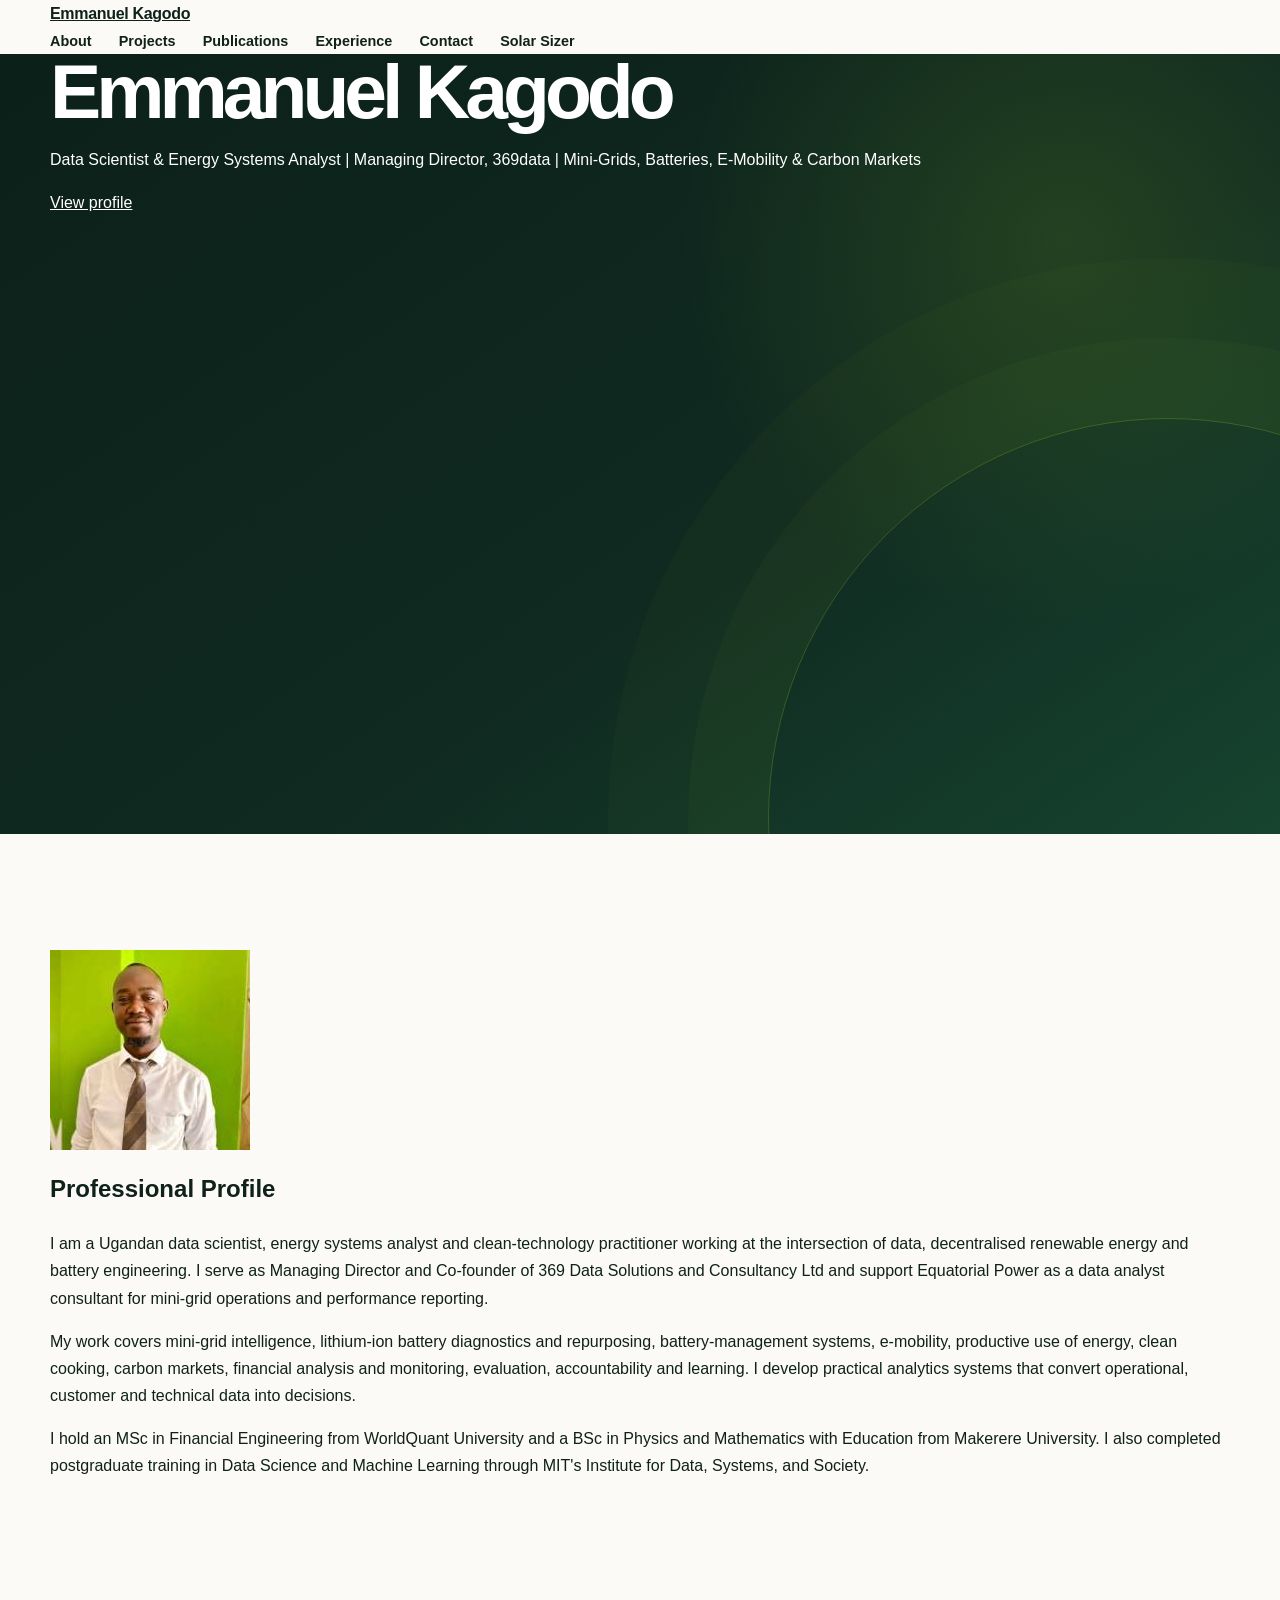
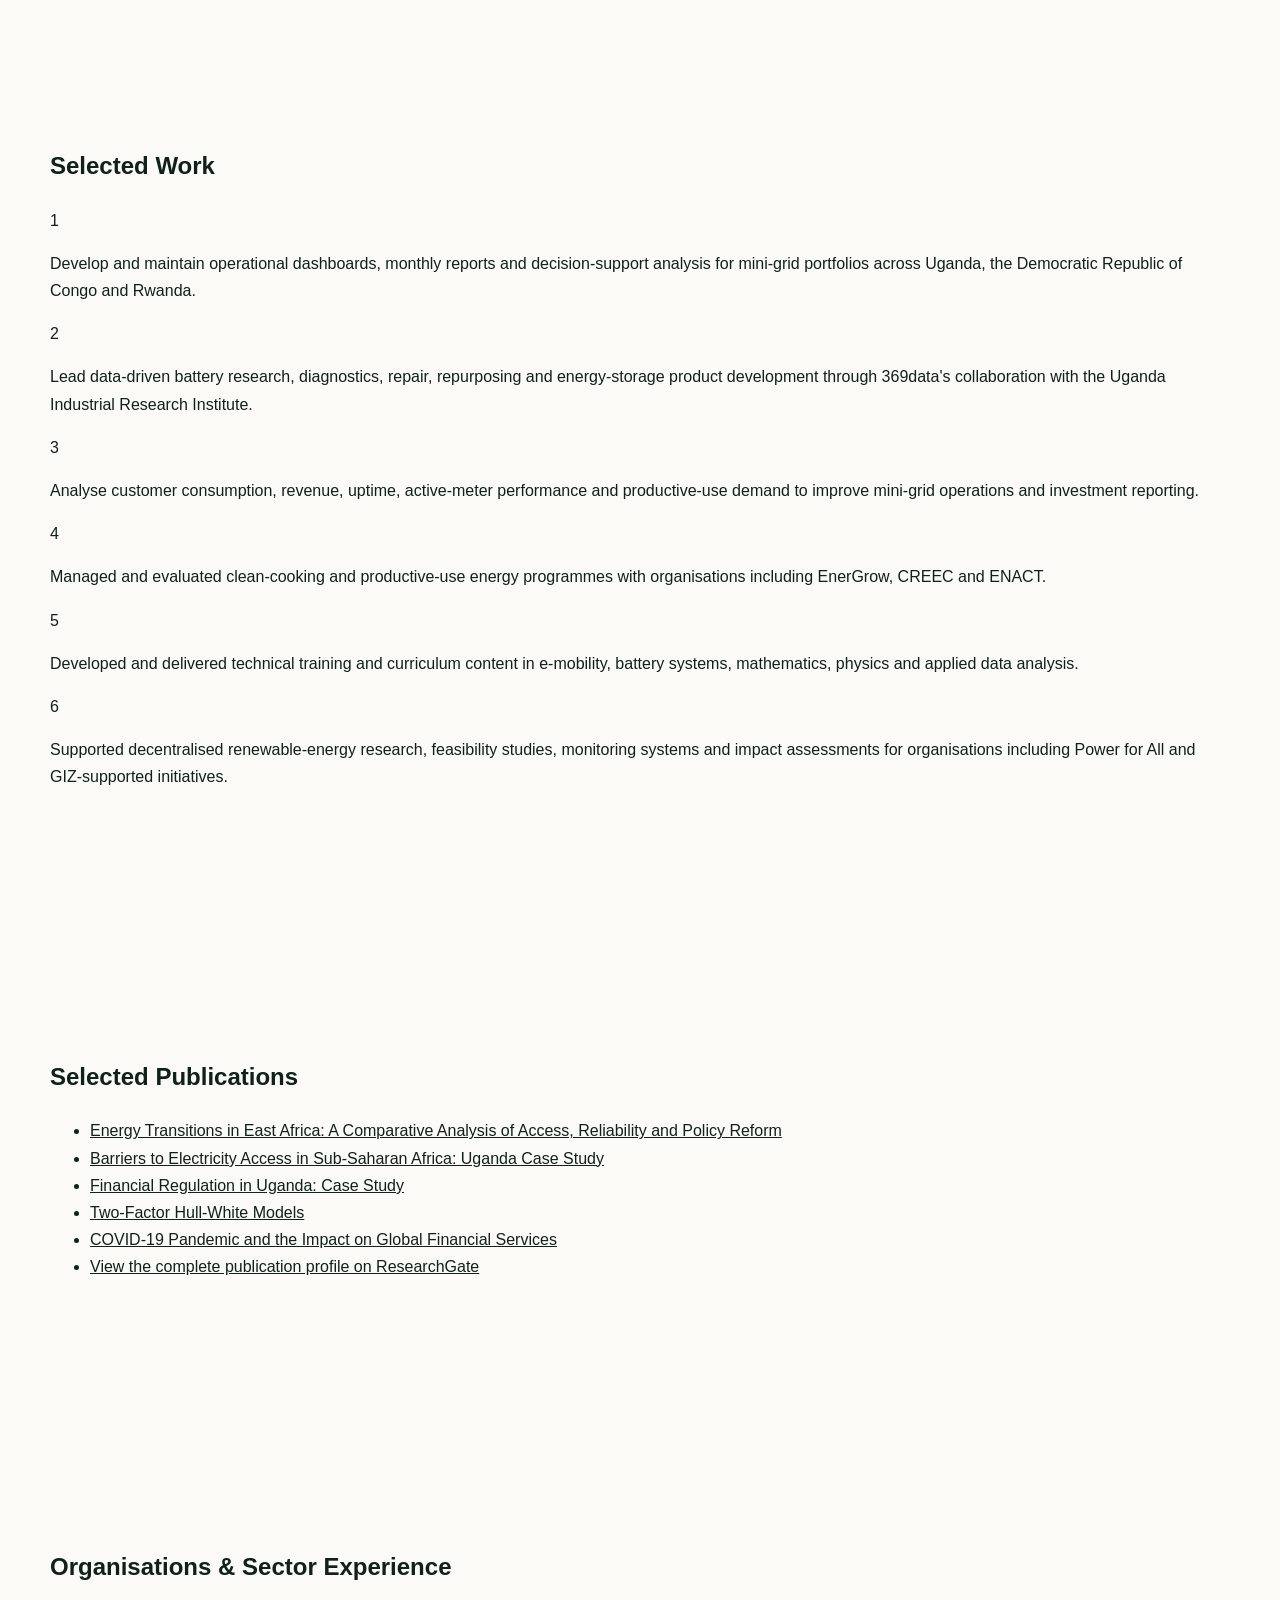
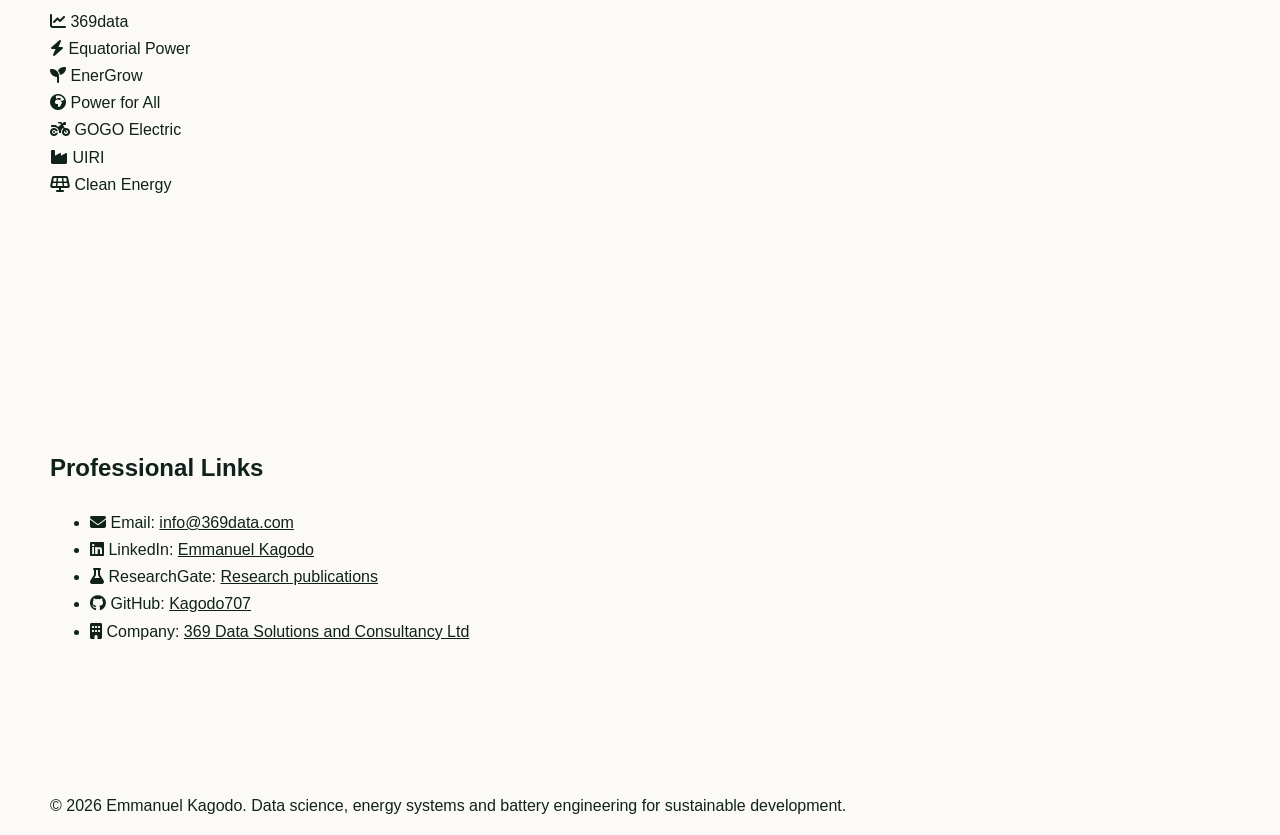
==== commit b36dc8b2: "Add Solar Backup Sizer tool Self-contained page that sizes a home/office backup system from an appli" ====
--- a/index.html
+++ b/index.html
@@ -1,59 +1,50 @@
 <!DOCTYPE html>
 <html lang="en">
   <head>
-    <meta charset="utf-8">
-    <meta name="viewport" content="width=device-width, initial-scale=1">
-
-    <title>Emmanuel Kagodo | Battery Engineering &amp; E-Mobility</title>
+    <meta charset="UTF-8" />
+    <meta name="viewport" content="width=device-width, initial-scale=1.0" />
+
+    <title>Emmanuel Kagodo | Data Scientist, Energy Systems & Battery Engineering</title>
     <meta
       name="description"
-      content="Emmanuel Kagodo is a Ugandan battery and e-mobility practitioner, data scientist and renewable-energy researcher building practical energy systems across East Africa."
-    >
-    <meta name="author" content="Emmanuel Kagodo">
+      content="Emmanuel Kagodo is a Ugandan data scientist and energy systems analyst specialising in mini-grids, lithium-ion batteries, e-mobility, carbon markets and clean-energy analytics."
+    />
+    <meta name="author" content="Emmanuel Kagodo" />
     <meta
       name="keywords"
-      content="Emmanuel Kagodo, battery engineering Uganda, e-mobility Uganda, second-life lithium-ion batteries, mini-grid analytics, clean energy data science, 369data"
-    >
-    <meta name="robots" content="index, follow, max-image-preview:large">
-    <meta name="theme-color" content="#0b2019">
-    <link rel="canonical" href="https://kagodo707.github.io/personal-website/">
-    <link
-      rel="icon"
-      href="data:image/svg+xml,<svg xmlns=%22http://www.w3.org/2000/svg%22 viewBox=%220 0 64 64%22><rect width=%2264%22 height=%2264%22 rx=%2214%22 fill=%22%230b2019%22/><path d=%22M18 14h8v15l12-15h10L34 31l15 19H39L26 34v16h-8z%22 fill=%22%23b9f227%22/></svg>"
-    >
-
-    <meta property="og:type" content="profile">
-    <meta
-      property="og:title"
-      content="Emmanuel Kagodo | Battery Engineering, E-Mobility &amp; Energy Intelligence"
-    >
+      content="Emmanuel Kagodo, data scientist Uganda, energy systems analyst, battery engineering, lithium-ion batteries, mini-grids, e-mobility, carbon markets, clean energy analytics, 369data"
+    />
+    <meta name="robots" content="index, follow, max-image-preview:large" />
+    <link rel="canonical" href="https://kagodo707.github.io/personal-website/" />
+
+    <meta property="og:type" content="profile" />
+    <meta property="og:title" content="Emmanuel Kagodo | Data Scientist & Energy Systems Analyst" />
     <meta
       property="og:description"
-      content="Hands-on battery engineering, e-mobility, mini-grid intelligence and applied clean-energy research across East Africa."
-    >
-    <meta property="og:url" content="https://kagodo707.github.io/personal-website/">
-    <meta
-      property="og:image"
-      content="https://kagodo707.github.io/personal-website/profile.jpg"
-    >
-    <meta property="profile:first_name" content="Emmanuel">
-    <meta property="profile:last_name" content="Kagodo">
-
-    <meta name="twitter:card" content="summary_large_image">
-    <meta
-      name="twitter:title"
-      content="Emmanuel Kagodo | Battery Engineering &amp; Energy Intelligence"
-    >
+      content="Data science, mini-grid intelligence, battery engineering, e-mobility and clean-energy analytics in East Africa."
+    />
+    <meta property="og:url" content="https://kagodo707.github.io/personal-website/" />
+    <meta property="og:image" content="https://kagodo707.github.io/personal-website/profile.jpg" />
+    <meta property="profile:first_name" content="Emmanuel" />
+    <meta property="profile:last_name" content="Kagodo" />
+
+    <meta name="twitter:card" content="summary_large_image" />
+    <meta name="twitter:title" content="Emmanuel Kagodo | Data Scientist & Energy Systems Analyst" />
     <meta
       name="twitter:description"
-      content="Building practical battery, e-mobility and clean-energy data systems in East Africa."
-    >
-    <meta
-      name="twitter:image"
-      content="https://kagodo707.github.io/personal-website/profile.jpg"
-    >
-
-    <link rel="stylesheet" href="style.css">
+      content="Mini-grids, lithium-ion batteries, e-mobility, carbon markets and clean-energy analytics."
+    />
+    <meta name="twitter:image" content="https://kagodo707.github.io/personal-website/profile.jpg" />
+
+    <link
+      href="https://fonts.googleapis.com/css2?family=Poppins:wght@400;500;600;700&display=swap"
+      rel="stylesheet"
+    />
+    <link
+      rel="stylesheet"
+      href="https://cdnjs.cloudflare.com/ajax/libs/font-awesome/6.5.0/css/all.min.css"
+    />
+    <link rel="stylesheet" href="style.css" />
 
     <script type="application/ld+json">
       {
@@ -64,28 +55,25 @@
         "image": "https://kagodo707.github.io/personal-website/profile.jpg",
         "jobTitle": [
           "Managing Director",
-          "Battery and E-Mobility Practitioner",
           "Data Scientist",
-          "Renewable Energy Researcher"
+          "Energy Systems Analyst"
         ],
-        "description": "Ugandan battery and e-mobility practitioner, data scientist and renewable-energy researcher building practical energy systems across East Africa.",
-        "email": "mailto:kagsemma@gmail.com",
+        "description": "Ugandan data scientist and energy systems analyst specialising in mini-grids, lithium-ion batteries, e-mobility, carbon markets and clean-energy analytics.",
+        "email": "mailto:info@369data.com",
         "address": {
           "@type": "PostalAddress",
           "addressLocality": "Kampala",
           "addressCountry": "UG"
         },
-        "worksFor": [
-          {
-            "@type": "Organization",
-            "name": "369 Data Solutions and Consultancy Ltd",
-            "url": "https://369data.com/"
-          },
-          {
-            "@type": "Organization",
-            "name": "Equatorial Power"
-          }
-        ],
+        "worksFor": {
+          "@type": "Organization",
+          "name": "369 Data Solutions and Consultancy Ltd",
+          "url": "https://369data.com/"
+        },
+        "affiliation": {
+          "@type": "Organization",
+          "name": "Equatorial Power Ltd"
+        },
         "alumniOf": [
           {
             "@type": "CollegeOrUniversity",
@@ -94,23 +82,19 @@
           {
             "@type": "CollegeOrUniversity",
             "name": "Makerere University"
-          },
-          {
-            "@type": "EducationalOrganization",
-            "name": "MIT Institute for Data, Systems, and Society"
           }
         ],
         "knowsAbout": [
+          "Data Science",
+          "Energy Systems",
+          "Mini-Grids",
+          "Lithium-ion Batteries",
           "Battery Engineering",
-          "Lithium-ion Batteries",
-          "Second-life Batteries",
-          "Battery Management Systems",
-          "Electric Mobility",
-          "Mini-Grids",
-          "Data Science",
+          "E-Mobility",
           "Renewable Energy",
           "Carbon Markets",
-          "Monitoring, Evaluation, Accountability and Learning"
+          "Monitoring, Evaluation, Accountability and Learning",
+          "Financial Engineering"
         ],
         "sameAs": [
           "https://www.linkedin.com/in/emmanuel-kagodo-1st-a4b001173/",
@@ -121,711 +105,285 @@
       }
     </script>
   </head>
-
   <body>
-    <a class="skip-link" href="#main-content">Skip to main content</a>
-
-    <header class="site-header" id="site-header">
-      <div class="container nav-shell">
-        <a class="brand" href="#home" aria-label="Emmanuel Kagodo, home">
-          <span class="brand-mark" aria-hidden="true">EK</span>
-          <span class="brand-name">Emmanuel Kagodo</span>
-        </a>
-
-        <button
-          class="nav-toggle"
-          type="button"
-          aria-expanded="false"
-          aria-controls="primary-navigation"
-          aria-label="Open navigation"
-        >
-          <span></span>
-          <span></span>
-          <span></span>
-        </button>
-
-        <nav aria-label="Primary navigation">
-          <ul class="nav-links" id="primary-navigation">
-            <li><a href="#about">About</a></li>
-            <li><a href="#expertise">Expertise</a></li>
-            <li><a href="#work">Work</a></li>
-            <li><a href="#journey">Journey</a></li>
-            <li><a href="#research">Research</a></li>
-            <li><a class="nav-cta" href="#contact">Connect</a></li>
-          </ul>
-        </nav>
-      </div>
+    <header id="header">
+      <nav class="container nav">
+        <div class="brand">
+          <a href="#" aria-label="Emmanuel Kagodo home">Emmanuel Kagodo</a>
+        </div>
+        <ul class="nav-links">
+          <li><a href="#about">About</a></li>
+          <li><a href="#projects">Projects</a></li>
+          <li><a href="#publications">Publications</a></li>
+          <li><a href="#partners">Experience</a></li>
+          <li><a href="#contact">Contact</a></li>
+          <li><a href="solar-sizer.html">Solar Sizer</a></li>
+        </ul>
+      </nav>
     </header>
 
-    <main id="main-content">
-      <section class="hero" id="home">
-        <div class="hero-grid" aria-hidden="true"></div>
-        <div class="container hero-layout">
-          <div class="hero-copy reveal">
-            <p class="eyebrow">
-              <span class="status-dot"></span>
-              Kampala, Uganda · Working across East Africa
-            </p>
-            <h1>Engineering better <em>battery</em> and energy decisions.</h1>
-            <p class="hero-summary">
-              I combine hands-on battery and e-mobility experience with data science,
-              renewable-energy research and operational leadership to build systems that
-              work in the real world.
-            </p>
-            <div class="hero-actions">
-              <a class="button button-primary" href="#work">
-                Explore my work
-                <svg viewBox="0 0 20 20" aria-hidden="true">
-                  <path d="M4 10h12M11 5l5 5-5 5" />
-                </svg>
-              </a>
-              <a class="button button-secondary" href="mailto:kagsemma@gmail.com">
-                Discuss a project
-              </a>
-            </div>
-            <ul class="role-list" aria-label="Current roles">
-              <li>Managing Director, 369data</li>
-              <li>Data Analyst Consultant, Equatorial Power</li>
-              <li>Researcher &amp; Educator</li>
-            </ul>
+    <main>
+      <section id="hero" class="hero">
+        <div class="hero-overlay"></div>
+        <div class="hero-content container">
+          <h1>Emmanuel Kagodo</h1>
+          <p class="tagline">
+            Data Scientist &amp; Energy Systems Analyst&nbsp;|&nbsp;Managing Director,
+            369data&nbsp;|&nbsp;Mini-Grids, Batteries, E-Mobility &amp; Carbon Markets
+          </p>
+          <a href="#about" class="btn">View profile</a>
+        </div>
+      </section>
+
+      <section id="about" class="section about">
+        <div class="container about-grid">
+          <div class="about-image">
+            <img
+              src="profile.jpg"
+              alt="Emmanuel Kagodo, data scientist and energy systems analyst in Uganda"
+            />
           </div>
-
-          <div class="hero-visual reveal">
-            <div class="portrait-frame">
-              <img
-                src="profile.jpg"
-                alt="Portrait of Emmanuel Kagodo"
-                width="800"
-                height="800"
-              >
-              <div class="portrait-caption">
-                <span class="caption-label">Current focus</span>
-                <strong>Second-life batteries for productive energy use</strong>
-              </div>
-            </div>
-            <div class="orbit-card orbit-card-top">
-              <span>01</span>
-              Battery systems
-            </div>
-            <div class="orbit-card orbit-card-bottom">
-              <span>02</span>
-              Energy intelligence
-            </div>
-          </div>
-        </div>
-      </section>
-
-      <section class="signal-strip" aria-label="Professional focus">
-        <div class="container signal-grid">
-          <div>
-            <span class="signal-number">01</span>
-            <p>Battery engineering &amp; e-mobility</p>
-          </div>
-          <div>
-            <span class="signal-number">02</span>
-            <p>Mini-grid data &amp; automation</p>
-          </div>
-          <div>
-            <span class="signal-number">03</span>
-            <p>Applied research &amp; MEAL</p>
-          </div>
-          <div>
-            <span class="signal-number">04</span>
-            <p>Technical learning &amp; leadership</p>
-          </div>
-        </div>
-      </section>
-
-      <section class="section about-section" id="about">
-        <div class="container split-intro">
-          <div class="section-heading reveal">
-            <p class="section-kicker">About</p>
-            <h2>A practical engineering mindset, strengthened by data.</h2>
-          </div>
-          <div class="about-copy reveal">
-            <p class="lead">
-              My work sits where battery hardware, energy operations and analytical
-              decision-making meet.
+          <div class="about-content">
+            <h2>Professional Profile</h2>
+            <p>
+              I am a Ugandan data scientist, energy systems analyst and clean-technology
+              practitioner working at the intersection of data, decentralised renewable
+              energy and battery engineering. I serve as Managing Director and Co-founder
+              of 369 Data Solutions and Consultancy Ltd and support Equatorial Power as a
+              data analyst consultant for mini-grid operations and performance reporting.
             </p>
             <p>
-              I am a Ugandan battery and e-mobility practitioner, data scientist and
-              renewable-energy researcher. As Managing Director and Co-founder of
-              <a href="https://369data.com/" target="_blank" rel="noopener">369data</a>,
-              I help lead the development of locally relevant battery products, diagnostics,
-              repair, repurposing, monitoring and technical training.
+              My work covers mini-grid intelligence, lithium-ion battery diagnostics and
+              repurposing, battery-management systems, e-mobility, productive use of
+              energy, clean cooking, carbon markets, financial analysis and
+              monitoring, evaluation, accountability and learning. I develop practical
+              analytics systems that convert operational, customer and technical data
+              into decisions.
             </p>
             <p>
-              At Equatorial Power, I turn mini-grid customer, revenue and technical data
-              into dashboards, automated reporting workflows and actionable operational
-              insight across Uganda and the Democratic Republic of Congo. My earlier work
-              spans e-mobility production and training, productive use of energy,
-              clean-cooking programmes, MEAL, financial analysis and more than a decade of
-              mathematics and physics education.
-            </p>
-            <div class="principles">
-              <div>
-                <strong>Build</strong>
-                <span>Products, workflows and local capability</span>
-              </div>
-              <div>
-                <strong>Diagnose</strong>
-                <span>Battery, data and operational problems</span>
-              </div>
-              <div>
-                <strong>Translate</strong>
-                <span>Technical evidence into practical decisions</span>
-              </div>
-            </div>
-          </div>
-        </div>
-      </section>
-
-      <section class="section expertise-section" id="expertise">
-        <div class="container">
-          <div class="section-heading centered reveal">
-            <p class="section-kicker">Core expertise</p>
-            <h2>From the cell and BMS to the dashboard and boardroom.</h2>
-            <p>
-              A multidisciplinary practice grounded in physics, engineering, analytics and
-              field operations.
+              I hold an MSc in Financial Engineering from WorldQuant University and a
+              BSc in Physics and Mathematics with Education from Makerere University. I
+              also completed postgraduate training in Data Science and Machine Learning
+              through MIT's Institute for Data, Systems, and Society.
             </p>
           </div>
-
-          <div class="expertise-grid">
-            <article class="expertise-card reveal">
-              <span class="card-index">01</span>
-              <div class="card-icon" aria-hidden="true">
-                <svg viewBox="0 0 32 32">
-                  <rect x="5" y="8" width="20" height="16" rx="3" />
-                  <path d="M25 13h3v6h-3M10 12v8M15 12v8M20 12v8" />
-                </svg>
-              </div>
-              <h3>Battery engineering</h3>
-              <p>
-                Li-ion and LiFePO₄ pack architecture, cell assessment, BMS diagnostics,
-                testing, repair, repurposing and second-life storage design.
-              </p>
-              <ul class="tag-list">
-                <li>Pack testing</li>
-                <li>BMS</li>
-                <li>Second life</li>
-              </ul>
-            </article>
-
-            <article class="expertise-card reveal">
-              <span class="card-index">02</span>
-              <div class="card-icon" aria-hidden="true">
-                <svg viewBox="0 0 32 32">
-                  <circle cx="9" cy="23" r="4" />
-                  <circle cx="24" cy="23" r="4" />
-                  <path d="M9 23l6-11h6l3 11M12 18h10M13 8h5l3 4" />
-                </svg>
-              </div>
-              <h3>E-mobility systems</h3>
-              <p>
-                Electric motorcycle batteries, fault diagnosis, service workflows,
-                production support, technician training and curriculum development.
-              </p>
-              <ul class="tag-list">
-                <li>E-motorcycles</li>
-                <li>Diagnostics</li>
-                <li>Training</li>
-              </ul>
-            </article>
-
-            <article class="expertise-card reveal">
-              <span class="card-index">03</span>
-              <div class="card-icon" aria-hidden="true">
-                <svg viewBox="0 0 32 32">
-                  <path d="M5 25V14M13 25V8M21 25V17M29 25V4" />
-                  <path d="M4 27h26" />
-                </svg>
-              </div>
-              <h3>Energy intelligence</h3>
-              <p>
-                Mini-grid consumption, revenue, uptime, customer activity and ARPU
-                analytics—built into reliable dashboards and automated reporting systems.
-              </p>
-              <ul class="tag-list">
-                <li>Python</li>
-                <li>Dashboards</li>
-                <li>Automation</li>
-              </ul>
-            </article>
-
-            <article class="expertise-card reveal">
-              <span class="card-index">04</span>
-              <div class="card-icon" aria-hidden="true">
-                <svg viewBox="0 0 32 32">
-                  <path d="M16 28V15" />
-                  <path d="M16 20c-7 0-10-4-10-10 7 0 10 4 10 10Z" />
-                  <path d="M16 15c6 0 9-4 9-10-6 0-9 4-9 10Z" />
-                </svg>
-              </div>
-              <h3>Renewable-energy systems</h3>
-              <p>
-                Decentralised solar, mini-grids, productive use of energy, storage sizing,
-                clean cooking and the operational realities of energy access.
-              </p>
-              <ul class="tag-list">
-                <li>Solar</li>
-                <li>Mini-grids</li>
-                <li>PUE</li>
-              </ul>
-            </article>
-
-            <article class="expertise-card reveal">
-              <span class="card-index">05</span>
-              <div class="card-icon" aria-hidden="true">
-                <svg viewBox="0 0 32 32">
-                  <path d="M7 27V5h18v22" />
-                  <path d="M11 10h10M11 15h10M11 20h6" />
-                  <circle cx="23" cy="23" r="5" />
-                  <path d="m26.5 26.5 3 3" />
-                </svg>
-              </div>
-              <h3>Research, MEAL &amp; markets</h3>
-              <p>
-                Quantitative and qualitative research, monitoring and evaluation,
-                feasibility studies, carbon markets and evidence for investment decisions.
-              </p>
-              <ul class="tag-list">
-                <li>Research</li>
-                <li>MEAL</li>
-                <li>Carbon</li>
-              </ul>
-            </article>
-
-            <article class="expertise-card reveal">
-              <span class="card-index">06</span>
-              <div class="card-icon" aria-hidden="true">
-                <svg viewBox="0 0 32 32">
-                  <path d="m4 12 12-6 12 6-12 6-12-6Z" />
-                  <path d="M9 15v7c4 4 10 4 14 0v-7M28 12v9" />
-                </svg>
-              </div>
-              <h3>Technical learning</h3>
-              <p>
-                Curriculum design, university instruction, engineering training and
-                accessible technical writing across batteries, data science, maths and
-                physics.
-              </p>
-              <ul class="tag-list">
-                <li>Curriculum</li>
-                <li>Teaching</li>
-                <li>Mentoring</li>
-              </ul>
-            </article>
+        </div>
+      </section>
+
+      <section id="projects" class="section projects">
+        <div class="container">
+          <h2>Selected Work</h2>
+          <div class="projects-grid">
+            <div class="project-card">
+              <span class="project-number">1</span>
+              <p>
+                Develop and maintain operational dashboards, monthly reports and
+                decision-support analysis for mini-grid portfolios across Uganda, the
+                Democratic Republic of Congo and Rwanda.
+              </p>
+            </div>
+            <div class="project-card">
+              <span class="project-number">2</span>
+              <p>
+                Lead data-driven battery research, diagnostics, repair, repurposing and
+                energy-storage product development through 369data's collaboration with
+                the Uganda Industrial Research Institute.
+              </p>
+            </div>
+            <div class="project-card">
+              <span class="project-number">3</span>
+              <p>
+                Analyse customer consumption, revenue, uptime, active-meter performance
+                and productive-use demand to improve mini-grid operations and investment
+                reporting.
+              </p>
+            </div>
+            <div class="project-card">
+              <span class="project-number">4</span>
+              <p>
+                Managed and evaluated clean-cooking and productive-use energy programmes
+                with organisations including EnerGrow, CREEC and ENACT.
+              </p>
+            </div>
+            <div class="project-card">
+              <span class="project-number">5</span>
+              <p>
+                Developed and delivered technical training and curriculum content in
+                e-mobility, battery systems, mathematics, physics and applied data
+                analysis.
+              </p>
+            </div>
+            <div class="project-card">
+              <span class="project-number">6</span>
+              <p>
+                Supported decentralised renewable-energy research, feasibility studies,
+                monitoring systems and impact assessments for organisations including
+                Power for All and GIZ-supported initiatives.
+              </p>
+            </div>
           </div>
         </div>
       </section>
 
-      <section class="section work-section" id="work">
+      <section id="publications" class="section publications">
         <div class="container">
-          <div class="section-heading light reveal">
-            <p class="section-kicker">Selected work</p>
-            <h2>Work designed to survive contact with reality.</h2>
-            <p>
-              Practical systems, applied research and technical capability built for
-              emerging-market energy operations.
-            </p>
+          <h2>Selected Publications</h2>
+          <ul class="pub-list">
+            <li>
+              <a
+                href="https://www.researchgate.net/publication/396921321_Energy_Transitions_in_East_Africa_A_Comparative_Analysis_of_Access_Reliability_and_Policy_Reform"
+                target="_blank"
+                rel="noopener"
+                >Energy Transitions in East Africa: A Comparative Analysis of Access,
+                Reliability and Policy Reform</a
+              >
+            </li>
+            <li>
+              <a
+                href="https://www.researchgate.net/publication/367255478_BARRIERS_TO_ELECTRICITY_ACC_S_IN_SUB-SAHARAN_AFRICA_UGANDA%27S_CASE_STUDY_Introduction"
+                target="_blank"
+                rel="noopener"
+                >Barriers to Electricity Access in Sub-Saharan Africa: Uganda Case
+                Study</a
+              >
+            </li>
+            <li>
+              <a
+                href="https://www.researchgate.net/publication/396321049_Financial_Regulation_in_Uganda_Case_study"
+                target="_blank"
+                rel="noopener"
+                >Financial Regulation in Uganda: Case Study</a
+              >
+            </li>
+            <li>
+              <a
+                href="https://www.researchgate.net/publication/361738614_Two_Factor_Hull-White_Models"
+                target="_blank"
+                rel="noopener"
+                >Two-Factor Hull-White Models</a
+              >
+            </li>
+            <li>
+              <a
+                href="https://www.researchgate.net/publication/352707691_COVID-19_pandemic_and_the_impact_on_Global_Financial_services_Is_a_stock_market_bubble_brewing"
+                target="_blank"
+                rel="noopener"
+                >COVID-19 Pandemic and the Impact on Global Financial Services</a
+              >
+            </li>
+            <li>
+              <a
+                href="https://www.researchgate.net/profile/Emmanuel-Kagodo"
+                target="_blank"
+                rel="me noopener"
+                >View the complete publication profile on ResearchGate</a
+              >
+            </li>
+          </ul>
+        </div>
+      </section>
+
+      <section id="partners" class="section partners">
+        <div class="container">
+          <h2>Organisations &amp; Sector Experience</h2>
+          <div class="partners-grid">
+            <div class="partner-item">
+              <i class="fas fa-chart-line"></i>
+              <span>369data</span>
+            </div>
+            <div class="partner-item">
+              <i class="fas fa-bolt"></i>
+              <span>Equatorial Power</span>
+            </div>
+            <div class="partner-item">
+              <i class="fas fa-seedling"></i>
+              <span>EnerGrow</span>
+            </div>
+            <div class="partner-item">
+              <i class="fas fa-globe-africa"></i>
+              <span>Power for All</span>
+            </div>
+            <div class="partner-item">
+              <i class="fas fa-motorcycle"></i>
+              <span>GOGO Electric</span>
+            </div>
+            <div class="partner-item">
+              <i class="fas fa-industry"></i>
+              <span>UIRI</span>
+            </div>
+            <div class="partner-item">
+              <i class="fas fa-solar-panel"></i>
+              <span>Clean Energy</span>
+            </div>
           </div>
-
-          <div class="work-list">
-            <article class="work-card featured reveal">
-              <div class="work-meta">
-                <span>Battery engineering</span>
-                <span>369data · UIRI</span>
-              </div>
-              <div class="work-content">
-                <div>
-                  <p class="work-number">01</p>
-                  <h3>Local battery capability—from diagnosis to new products</h3>
-                </div>
-                <div>
-                  <p>
-                    Leading hands-on work in lithium-ion battery diagnostics, repair,
-                    repurposing, power-bank development and storage applications through
-                    369data's collaboration with the Uganda Industrial Research Institute.
-                  </p>
-                  <a class="text-link" href="https://369data.com/" target="_blank" rel="noopener">
-                    Visit 369data
-                    <span aria-hidden="true">↗</span>
-                  </a>
-                </div>
-              </div>
-            </article>
-
-            <article class="work-card reveal">
-              <div class="work-meta">
-                <span>Energy data systems</span>
-                <span>Equatorial Power</span>
-              </div>
-              <div class="work-content">
-                <div>
-                  <p class="work-number">02</p>
-                  <h3>Automated intelligence for distributed mini-grids</h3>
-                </div>
-                <div>
-                  <p>
-                    Developing portfolio dashboards and automated reporting workflows for
-                    consumption, revenue, uptime, active customers and performance across
-                    sites in Uganda and the DRC. The work links operational data to monthly
-                    management and investor reporting.
-                  </p>
-                  <a
-                    class="text-link"
-                    href="https://github.com/Kagodo707/operations-dashboard-workflow"
-                    target="_blank"
-                    rel="noopener"
-                  >
-                    View the public workflow
-                    <span aria-hidden="true">↗</span>
-                  </a>
-                </div>
-              </div>
-            </article>
-
-            <article class="work-card reveal">
-              <div class="work-meta">
-                <span>Second-life storage</span>
-                <span>Productive use</span>
-              </div>
-              <div class="work-content">
-                <div>
-                  <p class="work-number">03</p>
-                  <h3>Retired batteries, redesigned for a useful second life</h3>
-                </div>
-                <div>
-                  <p>
-                    Assessing and configuring retired LiFePO₄ modules for stationary
-                    storage, including cell-level testing, balancing, protection, inverter
-                    compatibility and safe deployment for productive-use and backup loads.
-                  </p>
-                </div>
-              </div>
-            </article>
-
-            <article class="work-card reveal">
-              <div class="work-meta">
-                <span>Learning systems</span>
-                <span>Applied Battery Engineering</span>
-              </div>
-              <div class="work-content">
-                <div>
-                  <p class="work-number">04</p>
-                  <h3>Turning industry practice into teachable engineering</h3>
-                </div>
-                <div>
-                  <p>
-                    Co-developing an applied battery engineering manuscript and practical
-                    training pathway covering fundamentals, design, manufacturing,
-                    diagnostics, energy storage and electric mobility—with the ambition of
-                    contributing to national technical education.
-                  </p>
-                </div>
-              </div>
-            </article>
-          </div>
-
-          <div class="github-panel reveal">
-            <div>
-              <p class="section-kicker">Open technical work</p>
-              <h3>Selected code and dashboards</h3>
-              <p>
-                Public repositories showing how I translate operational questions into
-                reproducible data products.
-              </p>
-            </div>
-            <div class="repo-links">
-              <a
-                href="https://github.com/Kagodo707/Equatorial-Power-Operations-Dashboard"
-                target="_blank"
-                rel="noopener"
-              >
-                <span>Operations dashboard</span>
-                <strong>Portfolio performance</strong>
-              </a>
-              <a
-                href="https://github.com/Kagodo707/Equatorial-Power---Countries-Dashboard"
-                target="_blank"
-                rel="noopener"
-              >
-                <span>Countries dashboard</span>
-                <strong>Cross-market reporting</strong>
-              </a>
-              <a
-                href="https://github.com/Kagodo707/Uganda-Lolwe-Equatorial-Power-Minin-grid-Operations-Dashboard"
-                target="_blank"
-                rel="noopener"
-              >
-                <span>Lolwe dashboard</span>
-                <strong>Uganda mini-grid intelligence</strong>
-              </a>
-              <a href="https://github.com/Kagodo707" target="_blank" rel="noopener">
-                <span>GitHub profile</span>
-                <strong>View all repositories</strong>
-              </a>
-            </div>
-          </div>
-        </div>
-      </section>
-
-      <section class="section journey-section" id="journey">
+        </div>
+      </section>
+
+      <section id="contact" class="section contact">
         <div class="container">
-          <div class="section-heading reveal">
-            <p class="section-kicker">Career journey</p>
-            <h2>Engineering, analytics, operations and education.</h2>
-          </div>
-
-          <div class="timeline">
-            <article class="timeline-item reveal">
-              <div class="timeline-marker"><span></span></div>
-              <p class="timeline-period">Current</p>
-              <div class="timeline-content">
-                <h3>Managing Director &amp; Co-founder</h3>
-                <p class="timeline-org">369 Data Solutions and Consultancy Ltd</p>
-                <p>
-                  Leading battery engineering, e-mobility, product development,
-                  partnerships, technical delivery and company growth.
-                </p>
-              </div>
-            </article>
-
-            <article class="timeline-item reveal">
-              <div class="timeline-marker"><span></span></div>
-              <p class="timeline-period">Current</p>
-              <div class="timeline-content">
-                <h3>Data Analyst Consultant</h3>
-                <p class="timeline-org">Equatorial Power</p>
-                <p>
-                  Mini-grid portfolio analytics, automation, CRM and metering integrations,
-                  dashboards, data quality and performance reporting.
-                </p>
-              </div>
-            </article>
-
-            <article class="timeline-item reveal">
-              <div class="timeline-marker"><span></span></div>
-              <p class="timeline-period">2025–2026</p>
-              <div class="timeline-content">
-                <h3>Guest Lecturer</h3>
-                <p class="timeline-org">Victoria University</p>
-                <p>
-                  Applied data analysis for nutrition and public health using R, SPSS and
-                  real-world quantitative research methods.
-                </p>
-              </div>
-            </article>
-
-            <article class="timeline-item reveal">
-              <div class="timeline-marker"><span></span></div>
-              <p class="timeline-period">Earlier roles</p>
-              <div class="timeline-content">
-                <h3>Data science, MEAL &amp; productive energy use</h3>
-                <p class="timeline-org">EnerGrow · ENACT Kisenyi · clean-energy partners</p>
-                <p>
-                  Customer and programme analytics, monitoring and evaluation, productive
-                  use of energy, clean cooking, research and operational improvement.
-                </p>
-              </div>
-            </article>
-
-            <article class="timeline-item reveal">
-              <div class="timeline-marker"><span></span></div>
-              <p class="timeline-period">E-mobility</p>
-              <div class="timeline-content">
-                <h3>Training Officer</h3>
-                <p class="timeline-org">GOGO Electric / Bodawerk</p>
-                <p>
-                  Developed technical curriculum and trained teams in electric mobility,
-                  battery systems and practical production and service operations.
-                </p>
-              </div>
-            </article>
-
-            <article class="timeline-item reveal">
-              <div class="timeline-marker"><span></span></div>
-              <p class="timeline-period">2013–2025</p>
-              <div class="timeline-content">
-                <h3>Mathematics &amp; Physics Educator</h3>
-                <p class="timeline-org">Schools in Uganda and Rwanda</p>
-                <p>
-                  More than a decade helping learners build confidence in quantitative
-                  thinking—the same discipline I bring to engineering and data work.
-                </p>
-              </div>
-            </article>
-          </div>
-        </div>
-      </section>
-
-      <section class="section education-section">
-        <div class="container education-layout">
-          <div class="section-heading reveal">
-            <p class="section-kicker">Education</p>
-            <h2>A quantitative foundation with an applied purpose.</h2>
-            <p>
-              Physics explains the system. Data reveals its behaviour. Finance tests
-              whether the solution can endure.
-            </p>
-          </div>
-          <div class="degree-list">
-            <article class="degree-card reveal">
-              <span>MSc</span>
-              <div>
-                <h3>Financial Engineering</h3>
-                <p>WorldQuant University</p>
-              </div>
-            </article>
-            <article class="degree-card reveal">
-              <span>PG</span>
-              <div>
-                <h3>Data Science &amp; Machine Learning</h3>
-                <p>MIT Institute for Data, Systems, and Society</p>
-              </div>
-            </article>
-            <article class="degree-card reveal">
-              <span>BSc</span>
-              <div>
-                <h3>Physics &amp; Mathematics with Education</h3>
-                <p>Makerere University</p>
-              </div>
-            </article>
-          </div>
-        </div>
-      </section>
-
-      <section class="section research-section" id="research">
-        <div class="container">
-          <div class="section-heading centered reveal">
-            <p class="section-kicker">Research &amp; writing</p>
-            <h2>Evidence for a cleaner, more productive energy future.</h2>
-          </div>
-
-          <div class="research-grid">
-            <article class="research-feature reveal">
-              <span class="research-label">Current research direction</span>
-              <h3>Health-aware repurposing of retired lithium-ion batteries</h3>
-              <p>
-                Exploring how battery health assessment, AI-assisted decision-making and
-                safe pack engineering can enable second-life productive-use and backup
-                storage in Sub-Saharan Africa.
-              </p>
-              <ul>
-                <li>State-of-health and remaining-useful-life assessment</li>
-                <li>LiFePO₄ diagnostics and pack reconfiguration</li>
-                <li>Applications in mini-grids and electric mobility</li>
-              </ul>
-            </article>
-
-            <div class="publication-list">
-              <a
-                class="publication-item reveal"
-                href="https://www.researchgate.net/publication/396921321_Energy_Transitions_in_East_Africa_A_Comparative_Analysis_of_Access_Reliability_and_Policy_Reform"
-                target="_blank"
-                rel="noopener"
-              >
-                <span>Energy policy</span>
-                <h3>Energy Transitions in East Africa</h3>
-                <p>Access, reliability and policy reform</p>
-                <i aria-hidden="true">↗</i>
-              </a>
-              <a
-                class="publication-item reveal"
-                href="https://www.researchgate.net/publication/367255478_BARRIERS_TO_ELECTRICITY_ACC_S_IN_SUB-SAHARAN_AFRICA_UGANDA%27S_CASE_STUDY_Introduction"
-                target="_blank"
-                rel="noopener"
-              >
-                <span>Energy access</span>
-                <h3>Barriers to Electricity Access</h3>
-                <p>Uganda case study</p>
-                <i aria-hidden="true">↗</i>
-              </a>
-              <a
-                class="publication-item reveal"
-                href="https://www.researchgate.net/publication/361738614_Two_Factor_Hull-White_Models"
-                target="_blank"
-                rel="noopener"
-              >
-                <span>Quantitative finance</span>
-                <h3>Two-Factor Hull-White Models</h3>
-                <p>Interest-rate modelling</p>
-                <i aria-hidden="true">↗</i>
-              </a>
-              <a
-                class="publication-item reveal"
+          <h2>Professional Links</h2>
+          <ul class="contact-list">
+            <li>
+              <i class="fas fa-envelope"></i>
+              <span>Email:</span>
+              <a href="mailto:info@369data.com">info@369data.com</a>
+            </li>
+            <li>
+              <i class="fab fa-linkedin"></i>
+              <span>LinkedIn:</span>
+              <a
+                href="https://www.linkedin.com/in/emmanuel-kagodo-1st-a4b001173/"
+                target="_blank"
+                rel="me noopener"
+                >Emmanuel Kagodo</a
+              >
+            </li>
+            <li>
+              <i class="fas fa-flask"></i>
+              <span>ResearchGate:</span>
+              <a
                 href="https://www.researchgate.net/profile/Emmanuel-Kagodo"
                 target="_blank"
-                rel="noopener"
-              >
-                <span>Research profile</span>
-                <h3>Complete publication record</h3>
-                <p>ResearchGate</p>
-                <i aria-hidden="true">↗</i>
-              </a>
-            </div>
-          </div>
-        </div>
-      </section>
-
-      <section class="contact-section" id="contact">
-        <div class="container contact-layout">
-          <div class="contact-copy reveal">
-            <p class="section-kicker">Let’s work together</p>
-            <h2>Building something useful in batteries, e-mobility or clean energy?</h2>
-            <p>
-              I’m open to research collaborations, technical partnerships, advisory work,
-              applied data projects and opportunities that strengthen African energy
-              capability.
-            </p>
-            <a class="button button-light" href="mailto:kagsemma@gmail.com">
-              Start a conversation
-              <svg viewBox="0 0 20 20" aria-hidden="true">
-                <path d="M4 10h12M11 5l5 5-5 5" />
-              </svg>
-            </a>
-          </div>
-
-          <div class="contact-links reveal">
-            <a href="mailto:kagsemma@gmail.com">
-              <span>Email</span>
-              <strong>kagsemma@gmail.com</strong>
-            </a>
-            <a
-              href="https://www.linkedin.com/in/emmanuel-kagodo-1st-a4b001173/"
-              target="_blank"
-              rel="noopener"
-            >
-              <span>LinkedIn</span>
-              <strong>Professional profile ↗</strong>
-            </a>
-            <a href="https://github.com/Kagodo707" target="_blank" rel="noopener">
-              <span>GitHub</span>
-              <strong>@Kagodo707 ↗</strong>
-            </a>
-            <a href="https://369data.com/" target="_blank" rel="noopener">
-              <span>Company</span>
-              <strong>369data.com ↗</strong>
-            </a>
-          </div>
+                rel="me noopener"
+                >Research publications</a
+              >
+            </li>
+            <li>
+              <i class="fab fa-github"></i>
+              <span>GitHub:</span>
+              <a
+                href="https://github.com/Kagodo707"
+                target="_blank"
+                rel="me noopener"
+                >Kagodo707</a
+              >
+            </li>
+            <li>
+              <i class="fas fa-building"></i>
+              <span>Company:</span>
+              <a
+                href="https://369data.com/"
+                target="_blank"
+                rel="noopener"
+                >369 Data Solutions and Consultancy Ltd</a
+              >
+            </li>
+          </ul>
         </div>
       </section>
     </main>
 
-    <footer class="site-footer">
-      <div class="container footer-layout">
-        <div>
-          <a class="brand footer-brand" href="#home">
-            <span class="brand-mark" aria-hidden="true">EK</span>
-            <span class="brand-name">Emmanuel Kagodo</span>
-          </a>
-          <p>Battery engineering, e-mobility and energy intelligence for sustainable development.</p>
-        </div>
-        <p>© <span id="year"></span> Emmanuel Kagodo · Kampala, Uganda</p>
+    <footer class="footer">
+      <div class="container">
+        <p>
+          &copy; <span id="year"></span> Emmanuel Kagodo. Data science, energy systems
+          and battery engineering for sustainable development.
+        </p>
       </div>
     </footer>
 
-    <script src="script.js"></script>
+    <script>
+      document.getElementById("year").textContent = new Date().getFullYear();
+    </script>
   </body>
 </html>
--- a/style.css
+++ b/style.css
@@ -1,324 +1,1511 @@
-/*
-  Theme for Emmanuel Kagodo’s personal website
-  Inspired by modern clean‑energy and data‑analytics aesthetics.
-*/
-
-/* CSS Variables for colour palette */
 :root {
-  --primary: #009e60; /* vibrant green */
-  --secondary: #004d40; /* deep teal */
-  --accent: #00bfa6; /* turquoise accent */
-  --bg-light: #f6faf8; /* light background */
-  --text-dark: #212121; /* base text colour */
-  --text-light: #fafafa; /* light text colour */
-}
-
-/* Reset margins and set base font */
-* {
+  --ink: #10211b;
+  --ink-soft: #53635d;
+  --forest: #0b2019;
+  --forest-2: #12392c;
+  --green: #177f5a;
+  --green-light: #dff5e9;
+  --lime: #b9f227;
+  --cream: #f4f1e9;
+  --paper: #fbfaf6;
+  --white: #ffffff;
+  --line: #d8dfda;
+  --line-dark: rgba(255, 255, 255, 0.17);
+  --shadow: 0 24px 70px rgba(11, 32, 25, 0.12);
+  --radius: 1.5rem;
+  --container: 1180px;
+  --serif: Georgia, "Times New Roman", serif;
+  --sans: "Aptos", "Segoe UI", Helvetica, Arial, sans-serif;
+}
+
+*,
+*::before,
+*::after {
   box-sizing: border-box;
+}
+
+html {
+  scroll-behavior: smooth;
+  scroll-padding-top: 6rem;
+}
+
+body {
+  margin: 0;
+  color: var(--ink);
+  background: var(--paper);
+  font-family: var(--sans);
+  font-size: 1rem;
+  line-height: 1.7;
+  text-rendering: optimizeLegibility;
+  -webkit-font-smoothing: antialiased;
+}
+
+body.nav-open {
+  overflow: hidden;
+}
+
+img {
+  display: block;
+  max-width: 100%;
+}
+
+a {
+  color: inherit;
+}
+
+button,
+a {
+  -webkit-tap-highlight-color: transparent;
+}
+
+button {
+  font: inherit;
+}
+
+:focus-visible {
+  outline: 3px solid var(--lime);
+  outline-offset: 4px;
+}
+
+::selection {
+  color: var(--forest);
+  background: var(--lime);
+}
+
+.container {
+  width: min(calc(100% - 2.5rem), var(--container));
+  margin-inline: auto;
+}
+
+.skip-link {
+  position: fixed;
+  top: 0.75rem;
+  left: 0.75rem;
+  z-index: 999;
+  padding: 0.7rem 1rem;
+  color: var(--forest);
+  background: var(--lime);
+  border-radius: 0.5rem;
+  font-weight: 800;
+  text-decoration: none;
+  transform: translateY(-150%);
+  transition: transform 0.2s ease;
+}
+
+.skip-link:focus {
+  transform: translateY(0);
+}
+
+.site-header {
+  position: fixed;
+  inset: 0 0 auto;
+  z-index: 100;
+  color: var(--white);
+  border-bottom: 1px solid transparent;
+  transition:
+    background 0.25s ease,
+    border-color 0.25s ease,
+    box-shadow 0.25s ease;
+}
+
+.site-header.scrolled {
+  color: var(--ink);
+  background: rgba(251, 250, 246, 0.94);
+  border-color: rgba(16, 33, 27, 0.08);
+  box-shadow: 0 10px 40px rgba(11, 32, 25, 0.08);
+  backdrop-filter: blur(14px);
+}
+
+.nav-shell {
+  display: flex;
+  min-height: 5.25rem;
+  align-items: center;
+  justify-content: space-between;
+  gap: 2rem;
+}
+
+.brand {
+  display: inline-flex;
+  align-items: center;
+  gap: 0.8rem;
+  color: inherit;
+  font-weight: 800;
+  letter-spacing: -0.02em;
+  text-decoration: none;
+}
+
+.brand-mark {
+  display: grid;
+  width: 2.6rem;
+  height: 2.6rem;
+  place-items: center;
+  color: var(--forest);
+  background: var(--lime);
+  border-radius: 0.75rem;
+  font-size: 0.82rem;
+  letter-spacing: 0.04em;
+}
+
+.brand-name {
+  white-space: nowrap;
+}
+
+.nav-links {
+  display: flex;
+  align-items: center;
+  gap: 1.7rem;
   margin: 0;
   padding: 0;
-}
-
-body {
-  font-family: 'Poppins', sans-serif;
-  line-height: 1.6;
-  background-color: var(--bg-light);
-  color: var(--text-dark);
-}
-
-a {
-  color: var(--primary);
+  list-style: none;
+}
+
+.nav-links a {
+  position: relative;
+  color: inherit;
+  font-size: 0.9rem;
+  font-weight: 700;
   text-decoration: none;
-  transition: color 0.2s ease;
-}
-
-a:hover {
-  color: var(--accent);
-}
-
-/* Utility container */
-.container {
-  width: 90%;
-  max-width: 1200px;
-  margin: 0 auto;
-}
-
-/* Navigation bar */
-#header {
-  background-color: rgba(255, 255, 255, 0.95);
-  box-shadow: 0 2px 4px rgba(0, 0, 0, 0.05);
-  position: sticky;
-  top: 0;
-  z-index: 100;
-}
-
-.nav {
-  display: flex;
-  justify-content: space-between;
-  align-items: center;
-  padding: 1rem 0;
-}
-
-.brand a {
-  font-size: 1.5rem;
-  font-weight: 700;
-  color: var(--secondary);
-}
-
-.nav-links {
-  list-style: none;
-  display: flex;
-  gap: 1.5rem;
-}
-
-.nav-links a {
-  font-weight: 500;
-  color: var(--secondary);
-}
-
-.nav-links a:hover {
-  color: var(--primary);
-}
-
-/* Hero section */
+}
+
+.nav-links a:not(.nav-cta)::after {
+  position: absolute;
+  right: 0;
+  bottom: -0.42rem;
+  left: 0;
+  height: 2px;
+  background: var(--lime);
+  content: "";
+  transform: scaleX(0);
+  transform-origin: right;
+  transition: transform 0.2s ease;
+}
+
+.nav-links a:hover::after,
+.nav-links a.active::after {
+  transform: scaleX(1);
+  transform-origin: left;
+}
+
+.nav-cta {
+  display: inline-flex;
+  padding: 0.62rem 1rem;
+  color: var(--forest) !important;
+  background: var(--lime);
+  border-radius: 999px;
+}
+
+.nav-toggle {
+  display: none;
+  width: 2.8rem;
+  height: 2.8rem;
+  padding: 0;
+  place-items: center;
+  color: inherit;
+  background: transparent;
+  border: 0;
+}
+
+.nav-toggle span {
+  position: absolute;
+  width: 1.5rem;
+  height: 2px;
+  background: currentColor;
+  transition: transform 0.2s ease, opacity 0.2s ease;
+}
+
+.nav-toggle span:first-child {
+  transform: translateY(-0.42rem);
+}
+
+.nav-toggle span:last-child {
+  transform: translateY(0.42rem);
+}
+
+.nav-toggle[aria-expanded="true"] span:first-child {
+  transform: rotate(45deg);
+}
+
+.nav-toggle[aria-expanded="true"] span:nth-child(2) {
+  opacity: 0;
+}
+
+.nav-toggle[aria-expanded="true"] span:last-child {
+  transform: rotate(-45deg);
+}
+
 .hero {
   position: relative;
-  height: 100vh;
-  background-image: url('hero.png');
-  background-size: cover;
-  background-position: center;
+  min-height: 780px;
+  overflow: hidden;
+  color: var(--white);
+  background:
+    radial-gradient(circle at 83% 24%, rgba(185, 242, 39, 0.12), transparent 24rem),
+    linear-gradient(145deg, #0b2019 0%, #102a21 60%, #16442f 100%);
+}
+
+.hero::after {
+  position: absolute;
+  right: -18rem;
+  bottom: -24rem;
+  width: 50rem;
+  height: 50rem;
+  border: 1px solid rgba(185, 242, 39, 0.22);
+  border-radius: 50%;
+  box-shadow:
+    0 0 0 5rem rgba(185, 242, 39, 0.025),
+    0 0 0 10rem rgba(185, 242, 39, 0.018);
+  content: "";
+}
+
+.hero-grid {
+  position: absolute;
+  inset: 0;
+  opacity: 0.18;
+  background-image:
+    linear-gradient(rgba(255, 255, 255, 0.06) 1px, transparent 1px),
+    linear-gradient(90deg, rgba(255, 255, 255, 0.06) 1px, transparent 1px);
+  background-size: 72px 72px;
+  mask-image: linear-gradient(to bottom, black, transparent 78%);
+}
+
+.hero-layout {
+  position: relative;
+  z-index: 2;
+  display: grid;
+  min-height: 780px;
+  padding-top: 7.5rem;
+  padding-bottom: 5rem;
+  align-items: center;
+  grid-template-columns: minmax(0, 1.15fr) minmax(320px, 0.85fr);
+  gap: clamp(3rem, 8vw, 7rem);
+}
+
+.eyebrow,
+.section-kicker {
   display: flex;
+  margin: 0 0 1rem;
+  align-items: center;
+  gap: 0.7rem;
+  color: var(--green);
+  font-size: 0.78rem;
+  font-weight: 850;
+  letter-spacing: 0.16em;
+  text-transform: uppercase;
+}
+
+.hero .eyebrow {
+  color: rgba(255, 255, 255, 0.75);
+}
+
+.status-dot {
+  width: 0.55rem;
+  height: 0.55rem;
+  background: var(--lime);
+  border-radius: 50%;
+  box-shadow: 0 0 0 0.35rem rgba(185, 242, 39, 0.12);
+}
+
+.hero h1 {
+  max-width: 780px;
+  margin: 0;
+  font-size: clamp(3.4rem, 6vw, 6rem);
+  font-weight: 780;
+  letter-spacing: -0.065em;
+  line-height: 0.98;
+}
+
+.hero h1 em {
+  color: var(--lime);
+  font-family: var(--serif);
+  font-weight: 400;
+}
+
+.hero-summary {
+  max-width: 680px;
+  margin: 2rem 0 0;
+  color: rgba(255, 255, 255, 0.74);
+  font-size: clamp(1.08rem, 1.7vw, 1.28rem);
+  line-height: 1.7;
+}
+
+.hero-actions {
+  display: flex;
+  margin-top: 2.2rem;
+  flex-wrap: wrap;
+  gap: 0.9rem;
+}
+
+.button {
+  display: inline-flex;
+  min-height: 3.25rem;
+  padding: 0.8rem 1.25rem;
   align-items: center;
   justify-content: center;
+  gap: 0.65rem;
+  border: 1px solid transparent;
+  border-radius: 999px;
+  font-size: 0.92rem;
+  font-weight: 800;
+  text-decoration: none;
+  transition:
+    transform 0.2s ease,
+    background 0.2s ease,
+    border-color 0.2s ease;
+}
+
+.button:hover {
+  transform: translateY(-2px);
+}
+
+.button svg {
+  width: 1.1rem;
+  fill: none;
+  stroke: currentColor;
+  stroke-linecap: round;
+  stroke-linejoin: round;
+  stroke-width: 1.8;
+}
+
+.button-primary {
+  color: var(--forest);
+  background: var(--lime);
+}
+
+.button-primary:hover {
+  background: #cdf95c;
+}
+
+.button-secondary {
+  color: var(--white);
+  border-color: rgba(255, 255, 255, 0.32);
+}
+
+.button-secondary:hover {
+  background: rgba(255, 255, 255, 0.09);
+  border-color: rgba(255, 255, 255, 0.55);
+}
+
+.role-list {
+  display: flex;
+  margin: 2.4rem 0 0;
+  padding: 0;
+  flex-wrap: wrap;
+  gap: 0.75rem 1.5rem;
+  color: rgba(255, 255, 255, 0.58);
+  font-size: 0.82rem;
+  list-style: none;
+}
+
+.role-list li {
+  position: relative;
+}
+
+.role-list li:not(:last-child)::after {
+  position: absolute;
+  top: 50%;
+  right: -0.82rem;
+  width: 3px;
+  height: 3px;
+  background: var(--lime);
+  border-radius: 50%;
+  content: "";
+}
+
+.hero-visual {
+  position: relative;
+  max-width: 430px;
+  justify-self: end;
+}
+
+.portrait-frame {
+  position: relative;
+  overflow: hidden;
+  background: var(--cream);
+  border: 1px solid rgba(255, 255, 255, 0.22);
+  border-radius: 13rem 13rem 1.5rem 1.5rem;
+  box-shadow: 0 35px 90px rgba(0, 0, 0, 0.28);
+}
+
+.portrait-frame::after {
+  position: absolute;
+  inset: 0;
+  pointer-events: none;
+  background: linear-gradient(to top, rgba(11, 32, 25, 0.52), transparent 40%);
+  content: "";
+}
+
+.portrait-frame img {
+  width: 100%;
+  aspect-ratio: 0.82;
+  object-fit: cover;
+  object-position: center 20%;
+}
+
+.portrait-caption {
+  position: absolute;
+  right: 1.25rem;
+  bottom: 1.25rem;
+  left: 1.25rem;
+  z-index: 2;
+  display: grid;
+  color: var(--white);
+  line-height: 1.35;
+}
+
+.caption-label {
+  margin-bottom: 0.32rem;
+  color: var(--lime);
+  font-size: 0.68rem;
+  font-weight: 850;
+  letter-spacing: 0.15em;
+  text-transform: uppercase;
+}
+
+.portrait-caption strong {
+  max-width: 18rem;
+  font-size: 1.05rem;
+}
+
+.orbit-card {
+  position: absolute;
+  z-index: 4;
+  display: flex;
+  padding: 0.7rem 0.9rem;
+  align-items: center;
+  gap: 0.6rem;
+  color: var(--forest);
+  background: rgba(255, 255, 255, 0.94);
+  border: 1px solid rgba(255, 255, 255, 0.8);
+  border-radius: 0.8rem;
+  box-shadow: 0 14px 40px rgba(0, 0, 0, 0.18);
+  font-size: 0.75rem;
+  font-weight: 800;
+  backdrop-filter: blur(10px);
+}
+
+.orbit-card span {
+  color: var(--green);
+  font-size: 0.62rem;
+  font-weight: 900;
+}
+
+.orbit-card-top {
+  top: 22%;
+  left: -4rem;
+}
+
+.orbit-card-bottom {
+  right: -2rem;
+  bottom: 25%;
+}
+
+.signal-strip {
+  color: var(--white);
+  background: var(--green);
+}
+
+.signal-grid {
+  display: grid;
+  grid-template-columns: repeat(4, 1fr);
+}
+
+.signal-grid > div {
+  display: flex;
+  min-height: 7rem;
+  padding: 1.35rem 1.5rem;
+  align-items: center;
+  gap: 1rem;
+  border-right: 1px solid rgba(255, 255, 255, 0.19);
+}
+
+.signal-grid > div:first-child {
+  border-left: 1px solid rgba(255, 255, 255, 0.19);
+}
+
+.signal-number {
+  color: var(--lime);
+  font-family: var(--serif);
+  font-size: 1.1rem;
+}
+
+.signal-grid p {
+  margin: 0;
+  font-size: 0.85rem;
+  font-weight: 750;
+  line-height: 1.45;
+}
+
+.section {
+  padding: clamp(5rem, 9vw, 8rem) 0;
+}
+
+.section-heading {
+  max-width: 650px;
+}
+
+.section-heading.centered {
+  margin: 0 auto 3.5rem;
   text-align: center;
-  color: var(--text-light);
-}
-
-.hero-overlay {
+}
+
+.section-heading.centered .section-kicker {
+  justify-content: center;
+}
+
+.section-heading h2 {
+  margin: 0;
+  font-size: clamp(2.4rem, 4.5vw, 4.2rem);
+  font-weight: 770;
+  letter-spacing: -0.055em;
+  line-height: 1.04;
+}
+
+.section-heading > p:last-child {
+  margin: 1.4rem 0 0;
+  color: var(--ink-soft);
+  font-size: 1.05rem;
+}
+
+.split-intro {
+  display: grid;
+  grid-template-columns: 0.88fr 1.12fr;
+  gap: clamp(3rem, 9vw, 8rem);
+}
+
+.about-section {
+  background: var(--paper);
+}
+
+.about-copy p {
+  margin: 0 0 1.25rem;
+  color: var(--ink-soft);
+}
+
+.about-copy a {
+  color: var(--green);
+  font-weight: 750;
+  text-decoration-thickness: 1px;
+  text-underline-offset: 3px;
+}
+
+.about-copy .lead {
+  margin-bottom: 1.6rem;
+  color: var(--ink);
+  font-family: var(--serif);
+  font-size: clamp(1.45rem, 2.4vw, 2rem);
+  line-height: 1.4;
+}
+
+.principles {
+  display: grid;
+  margin-top: 2.2rem;
+  padding-top: 1.6rem;
+  grid-template-columns: repeat(3, 1fr);
+  gap: 1rem;
+  border-top: 1px solid var(--line);
+}
+
+.principles div {
+  display: grid;
+  gap: 0.25rem;
+}
+
+.principles strong {
+  font-size: 0.88rem;
+}
+
+.principles span {
+  color: var(--ink-soft);
+  font-size: 0.75rem;
+  line-height: 1.45;
+}
+
+.expertise-section {
+  background: var(--cream);
+}
+
+.expertise-grid {
+  display: grid;
+  grid-template-columns: repeat(3, 1fr);
+  gap: 1rem;
+}
+
+.expertise-card {
+  position: relative;
+  min-height: 350px;
+  padding: 2rem;
+  overflow: hidden;
+  background: var(--paper);
+  border: 1px solid rgba(16, 33, 27, 0.09);
+  border-radius: 1rem;
+  transition:
+    transform 0.25s ease,
+    box-shadow 0.25s ease,
+    border-color 0.25s ease;
+}
+
+.expertise-card:hover {
+  border-color: rgba(23, 127, 90, 0.45);
+  box-shadow: 0 24px 60px rgba(11, 32, 25, 0.1);
+  transform: translateY(-5px);
+}
+
+.card-index {
   position: absolute;
-  top: 0;
+  top: 1.35rem;
+  right: 1.5rem;
+  color: #8a9791;
+  font-family: var(--serif);
+  font-size: 0.78rem;
+}
+
+.card-icon {
+  display: grid;
+  width: 3.4rem;
+  height: 3.4rem;
+  margin-bottom: 2.3rem;
+  place-items: center;
+  color: var(--green);
+  background: var(--green-light);
+  border-radius: 0.9rem;
+}
+
+.card-icon svg {
+  width: 1.75rem;
+  fill: none;
+  stroke: currentColor;
+  stroke-linecap: round;
+  stroke-linejoin: round;
+  stroke-width: 1.7;
+}
+
+.expertise-card h3 {
+  margin: 0;
+  font-size: 1.25rem;
+  letter-spacing: -0.025em;
+}
+
+.expertise-card p {
+  margin: 0.85rem 0 1.5rem;
+  color: var(--ink-soft);
+  font-size: 0.9rem;
+  line-height: 1.65;
+}
+
+.tag-list {
+  display: flex;
+  margin: 0;
+  padding: 0;
+  flex-wrap: wrap;
+  gap: 0.45rem;
+  list-style: none;
+}
+
+.tag-list li {
+  padding: 0.28rem 0.58rem;
+  color: var(--green);
+  background: var(--green-light);
+  border-radius: 999px;
+  font-size: 0.67rem;
+  font-weight: 800;
+}
+
+.work-section {
+  color: var(--white);
+  background: var(--forest);
+}
+
+.section-heading.light {
+  margin-bottom: 3.5rem;
+}
+
+.section-heading.light .section-kicker {
+  color: var(--lime);
+}
+
+.section-heading.light > p:last-child {
+  color: rgba(255, 255, 255, 0.62);
+}
+
+.work-list {
+  border-top: 1px solid var(--line-dark);
+}
+
+.work-card {
+  padding: 2rem 0 2.6rem;
+  border-bottom: 1px solid var(--line-dark);
+}
+
+.work-card.featured {
+  margin: 0;
+  padding: 2rem;
+  background: linear-gradient(100deg, rgba(185, 242, 39, 0.1), transparent 70%);
+  border: 1px solid rgba(185, 242, 39, 0.25);
+  border-radius: 1rem;
+}
+
+.work-card.featured + .work-card {
+  margin-top: 1rem;
+}
+
+.work-meta {
+  display: flex;
+  margin-bottom: 1.3rem;
+  justify-content: space-between;
+  gap: 1rem;
+  color: var(--lime);
+  font-size: 0.7rem;
+  font-weight: 850;
+  letter-spacing: 0.12em;
+  text-transform: uppercase;
+}
+
+.work-meta span:last-child {
+  color: rgba(255, 255, 255, 0.48);
+}
+
+.work-content {
+  display: grid;
+  grid-template-columns: 0.9fr 1.1fr;
+  gap: clamp(2rem, 8vw, 7rem);
+}
+
+.work-number {
+  margin: 0 0 0.7rem;
+  color: var(--lime);
+  font-family: var(--serif);
+  font-size: 0.8rem;
+}
+
+.work-content h3 {
+  max-width: 520px;
+  margin: 0;
+  font-size: clamp(1.6rem, 3vw, 2.5rem);
+  letter-spacing: -0.04em;
+  line-height: 1.12;
+}
+
+.work-content > div:last-child > p {
+  margin: 0;
+  color: rgba(255, 255, 255, 0.66);
+  font-size: 0.95rem;
+}
+
+.text-link {
+  display: inline-flex;
+  margin-top: 1.4rem;
+  align-items: center;
+  gap: 0.45rem;
+  color: var(--lime);
+  font-size: 0.82rem;
+  font-weight: 800;
+  text-decoration: none;
+}
+
+.text-link span {
+  transition: transform 0.2s ease;
+}
+
+.text-link:hover span {
+  transform: translate(3px, -3px);
+}
+
+.github-panel {
+  display: grid;
+  margin-top: 5rem;
+  padding: clamp(2rem, 5vw, 3.5rem);
+  color: var(--ink);
+  background: var(--lime);
+  border-radius: var(--radius);
+  grid-template-columns: 0.85fr 1.15fr;
+  gap: clamp(2rem, 6vw, 5rem);
+}
+
+.github-panel .section-kicker {
+  color: var(--forest);
+}
+
+.github-panel h3 {
+  margin: 0;
+  font-size: clamp(1.8rem, 3.5vw, 3rem);
+  letter-spacing: -0.045em;
+  line-height: 1.05;
+}
+
+.github-panel p {
+  max-width: 430px;
+  margin: 1rem 0 0;
+  color: rgba(11, 32, 25, 0.72);
+}
+
+.repo-links {
+  border-top: 1px solid rgba(11, 32, 25, 0.3);
+}
+
+.repo-links a {
+  display: flex;
+  padding: 1rem 0;
+  align-items: center;
+  justify-content: space-between;
+  gap: 1rem;
+  border-bottom: 1px solid rgba(11, 32, 25, 0.3);
+  text-decoration: none;
+}
+
+.repo-links span {
+  font-size: 0.75rem;
+  font-weight: 800;
+  text-transform: uppercase;
+}
+
+.repo-links strong {
+  text-align: right;
+  font-size: 0.82rem;
+}
+
+.repo-links a:hover strong {
+  text-decoration: underline;
+  text-underline-offset: 4px;
+}
+
+.journey-section {
+  background: var(--paper);
+}
+
+.journey-section .section-heading {
+  margin-bottom: 4rem;
+}
+
+.timeline {
+  max-width: 980px;
+  margin-left: auto;
+}
+
+.timeline-item {
+  display: grid;
+  min-height: 10rem;
+  grid-template-columns: 2rem 7rem 1fr;
+  gap: 1.5rem;
+}
+
+.timeline-marker {
+  position: relative;
+  display: flex;
+  justify-content: center;
+}
+
+.timeline-marker::after {
+  position: absolute;
+  top: 1.1rem;
+  bottom: 0;
+  width: 1px;
+  background: var(--line);
+  content: "";
+}
+
+.timeline-item:last-child .timeline-marker::after {
+  display: none;
+}
+
+.timeline-marker span {
+  position: relative;
+  z-index: 1;
+  width: 0.8rem;
+  height: 0.8rem;
+  margin-top: 0.45rem;
+  background: var(--paper);
+  border: 3px solid var(--green);
+  border-radius: 50%;
+}
+
+.timeline-period {
+  margin: 0;
+  color: var(--green);
+  font-size: 0.72rem;
+  font-weight: 850;
+  letter-spacing: 0.08em;
+  text-transform: uppercase;
+}
+
+.timeline-content {
+  padding-bottom: 3.2rem;
+}
+
+.timeline-content h3 {
+  margin: 0;
+  font-size: 1.35rem;
+  letter-spacing: -0.025em;
+}
+
+.timeline-org {
+  margin: 0.25rem 0 0.65rem !important;
+  color: var(--green) !important;
+  font-size: 0.84rem;
+  font-weight: 800;
+}
+
+.timeline-content p:last-child {
+  max-width: 650px;
+  margin: 0;
+  color: var(--ink-soft);
+  font-size: 0.9rem;
+}
+
+.education-section {
+  background: var(--cream);
+}
+
+.education-layout {
+  display: grid;
+  grid-template-columns: 0.9fr 1.1fr;
+  gap: clamp(3rem, 9vw, 8rem);
+}
+
+.degree-list {
+  display: grid;
+  gap: 1rem;
+}
+
+.degree-card {
+  display: flex;
+  padding: 1.5rem;
+  align-items: center;
+  gap: 1.4rem;
+  background: var(--paper);
+  border: 1px solid rgba(16, 33, 27, 0.09);
+  border-radius: 1rem;
+}
+
+.degree-card > span {
+  display: grid;
+  width: 3.2rem;
+  height: 3.2rem;
+  flex: 0 0 auto;
+  place-items: center;
+  color: var(--green);
+  background: var(--green-light);
+  border-radius: 0.8rem;
+  font-family: var(--serif);
+  font-size: 0.83rem;
+  font-weight: 800;
+}
+
+.degree-card h3 {
+  margin: 0;
+  font-size: 1.05rem;
+}
+
+.degree-card p {
+  margin: 0.25rem 0 0;
+  color: var(--ink-soft);
+  font-size: 0.82rem;
+}
+
+.research-section {
+  background: var(--paper);
+}
+
+.research-grid {
+  display: grid;
+  grid-template-columns: 0.95fr 1.05fr;
+  gap: 1rem;
+}
+
+.research-feature {
+  padding: clamp(2rem, 5vw, 3.5rem);
+  color: var(--white);
+  background:
+    radial-gradient(circle at 90% 10%, rgba(185, 242, 39, 0.12), transparent 13rem),
+    var(--forest);
+  border-radius: var(--radius);
+}
+
+.research-label {
+  color: var(--lime);
+  font-size: 0.7rem;
+  font-weight: 850;
+  letter-spacing: 0.13em;
+  text-transform: uppercase;
+}
+
+.research-feature h3 {
+  margin: 1.2rem 0 1.2rem;
+  font-size: clamp(1.8rem, 3vw, 2.7rem);
+  letter-spacing: -0.045em;
+  line-height: 1.1;
+}
+
+.research-feature p {
+  margin: 0;
+  color: rgba(255, 255, 255, 0.68);
+  font-size: 0.92rem;
+}
+
+.research-feature ul {
+  display: grid;
+  margin: 2rem 0 0;
+  padding: 1.5rem 0 0;
+  gap: 0.75rem;
+  border-top: 1px solid var(--line-dark);
+  list-style: none;
+}
+
+.research-feature li {
+  position: relative;
+  padding-left: 1.3rem;
+  color: rgba(255, 255, 255, 0.78);
+  font-size: 0.82rem;
+}
+
+.research-feature li::before {
+  position: absolute;
+  top: 0.73rem;
   left: 0;
-  width: 100%;
-  height: 100%;
-  background: linear-gradient(
-    180deg,
-    rgba(0, 77, 64, 0.7) 0%,
-    rgba(0, 77, 64, 0.85) 100%
-  );
-  z-index: 1;
-}
-
-.hero-content {
+  width: 0.4rem;
+  height: 0.4rem;
+  background: var(--lime);
+  border-radius: 50%;
+  content: "";
+}
+
+.publication-list {
+  display: grid;
+  gap: 1rem;
+}
+
+.publication-item {
   position: relative;
-  z-index: 2;
-}
-
-.hero h1 {
-  font-size: 3rem;
-  margin-bottom: 0.5rem;
-  font-weight: 700;
-}
-
-.hero .tagline {
+  padding: 1.35rem 3.5rem 1.35rem 1.5rem;
+  background: var(--cream);
+  border: 1px solid rgba(16, 33, 27, 0.08);
+  border-radius: 1rem;
+  text-decoration: none;
+  transition:
+    transform 0.2s ease,
+    border-color 0.2s ease;
+}
+
+.publication-item:hover {
+  border-color: rgba(23, 127, 90, 0.45);
+  transform: translateX(5px);
+}
+
+.publication-item span {
+  color: var(--green);
+  font-size: 0.66rem;
+  font-weight: 850;
+  letter-spacing: 0.1em;
+  text-transform: uppercase;
+}
+
+.publication-item h3 {
+  margin: 0.35rem 0 0;
+  font-size: 1.05rem;
+}
+
+.publication-item p {
+  margin: 0.18rem 0 0;
+  color: var(--ink-soft);
+  font-size: 0.8rem;
+}
+
+.publication-item i {
+  position: absolute;
+  top: 50%;
+  right: 1.5rem;
+  color: var(--green);
   font-size: 1.2rem;
-  margin-bottom: 1.5rem;
-  max-width: 600px;
-  margin-left: auto;
-  margin-right: auto;
-}
-
-.btn {
-  display: inline-block;
-  background-color: var(--accent);
-  color: var(--text-light);
-  padding: 0.75rem 1.5rem;
-  border-radius: 30px;
-  font-weight: 600;
-  transition: background-color 0.3s ease;
-}
-
-.btn:hover {
-  background-color: var(--primary);
-  color: var(--text-light);
-}
-
-/* Generic section styling */
-.section {
-  padding: 4rem 0;
-}
-
-.section h2 {
-  font-size: 2rem;
-  margin-bottom: 2rem;
-  color: var(--secondary);
-  text-align: center;
-}
-
-/* About section */
-.about-grid {
-  display: grid;
-  grid-template-columns: 1fr 1fr;
-  align-items: center;
-  gap: 2rem;
-}
-
-.about-image img {
-  width: 100%;
-  height: auto;
-  border-radius: 8px;
-  box-shadow: 0 4px 10px rgba(0, 0, 0, 0.08);
-}
-
-.about-content h2 {
-  text-align: left;
-}
-
-.about-content p + p {
-  margin-top: 1rem;
-}
-
-/* Projects */
-.projects-grid {
-  display: grid;
-  grid-template-columns: repeat(auto-fit, minmax(280px, 1fr));
-  gap: 2rem;
-}
-
-.project-card {
-  background-color: #ffffff;
-  border-radius: 8px;
-  padding: 2rem;
-  box-shadow: 0 4px 8px rgba(0, 0, 0, 0.05);
-  position: relative;
-  transition: transform 0.2s ease;
-  border-left: 6px solid var(--primary);
-}
-
-.project-card:hover {
-  transform: translateY(-4px);
-}
-
-.project-number {
-  position: absolute;
-  top: 1rem;
-  right: 1.5rem;
-  font-size: 2rem;
-  font-weight: 700;
-  color: var(--accent);
-  opacity: 0.1;
-}
-
-.project-card p {
-  margin-top: 0.5rem;
+  font-style: normal;
+  transform: translateY(-50%);
+}
+
+.contact-section {
+  padding: clamp(5rem, 9vw, 8rem) 0;
+  color: var(--white);
+  background: var(--green);
+}
+
+.contact-layout {
+  display: grid;
+  grid-template-columns: 1.1fr 0.9fr;
+  gap: clamp(3rem, 9vw, 8rem);
+}
+
+.contact-copy .section-kicker {
+  color: var(--lime);
+}
+
+.contact-copy h2 {
+  max-width: 700px;
+  margin: 0;
+  font-size: clamp(2.5rem, 5vw, 4.7rem);
+  letter-spacing: -0.06em;
+  line-height: 1.02;
+}
+
+.contact-copy p {
+  max-width: 650px;
+  margin: 1.5rem 0 2rem;
+  color: rgba(255, 255, 255, 0.74);
+}
+
+.button-light {
+  color: var(--forest);
+  background: var(--white);
+}
+
+.contact-links {
+  border-top: 1px solid rgba(255, 255, 255, 0.28);
+}
+
+.contact-links a {
+  display: grid;
+  padding: 1.15rem 0;
+  border-bottom: 1px solid rgba(255, 255, 255, 0.28);
+  text-decoration: none;
+}
+
+.contact-links span {
+  color: var(--lime);
+  font-size: 0.67rem;
+  font-weight: 850;
+  letter-spacing: 0.1em;
+  text-transform: uppercase;
+}
+
+.contact-links strong {
+  margin-top: 0.15rem;
   font-size: 0.95rem;
-  color: var(--secondary);
-}
-
-/* Publications */
-.pub-list {
-  list-style: none;
-  max-width: 800px;
-  margin: 0 auto;
-}
-
-.pub-list li {
-  margin-bottom: 0.75rem;
-  line-height: 1.5;
-}
-
-.pub-list a {
-  border-bottom: 1px solid transparent;
-}
-
-.pub-list a:hover {
-  border-color: var(--accent);
-}
-
-/* Partners */
-.partners-grid {
-  display: grid;
-  grid-template-columns: repeat(auto-fit, minmax(150px, 1fr));
-  gap: 1.5rem;
-  justify-items: center;
-}
-
-.partner-item {
-  background-color: #ffffff;
-  border-radius: 8px;
-  padding: 1.5rem 1rem;
+}
+
+.contact-links a:hover strong {
+  text-decoration: underline;
+  text-underline-offset: 4px;
+}
+
+.site-footer {
+  padding: 2.6rem 0;
+  color: rgba(255, 255, 255, 0.65);
+  background: var(--forest);
+}
+
+.footer-layout {
   display: flex;
-  flex-direction: column;
-  align-items: center;
-  justify-content: center;
-  box-shadow: 0 4px 8px rgba(0, 0, 0, 0.05);
-  transition: transform 0.2s ease;
-}
-
-.partner-item:hover {
-  transform: translateY(-4px);
-}
-
-.partner-item i {
-  font-size: 2rem;
-  margin-bottom: 0.5rem;
-  color: var(--accent);
-}
-
-.partner-item span {
-  font-weight: 500;
-  color: var(--secondary);
-  text-align: center;
-}
-
-/* Contact */
-.contact-list {
-  list-style: none;
-  max-width: 600px;
-  margin: 0 auto;
-}
-
-.contact-list li {
-  display: flex;
-  align-items: center;
-  margin-bottom: 1rem;
-  font-size: 1rem;
-}
-
-.contact-list i {
-  font-size: 1.25rem;
-  margin-right: 0.75rem;
-  color: var(--accent);
-}
-
-.contact-list span {
-  font-weight: 600;
-  margin-right: 0.5rem;
-  color: var(--secondary);
-}
-
-/* Footer */
-.footer {
-  background-color: var(--secondary);
-  color: var(--text-light);
-  padding: 1.5rem 0;
-  text-align: center;
-  font-size: 0.9rem;
-}
-
-/* Responsive adjustments */
-@media (max-width: 768px) {
-  .about-grid {
-    grid-template-columns: 1fr;
-    text-align: center;
-  }
-  .about-content h2 {
-    text-align: center;
-  }
+  align-items: flex-end;
+  justify-content: space-between;
+  gap: 3rem;
+}
+
+.footer-brand {
+  color: var(--white);
+}
+
+.footer-layout p {
+  max-width: 520px;
+  margin: 1rem 0 0;
+  font-size: 0.78rem;
+}
+
+.footer-layout > p {
+  text-align: right;
+}
+
+.reveal {
+  opacity: 0;
+  transform: translateY(22px);
+  transition:
+    opacity 0.7s ease,
+    transform 0.7s ease;
+}
+
+.reveal.visible {
+  opacity: 1;
+  transform: translateY(0);
+}
+
+@media (max-width: 1024px) {
   .nav-links {
     gap: 1rem;
   }
+
+  .hero-layout {
+    grid-template-columns: minmax(0, 1.05fr) minmax(280px, 0.75fr);
+    gap: 3rem;
+  }
+
   .hero h1 {
-    font-size: 2.5rem;
-  }
-}
+    font-size: clamp(3.2rem, 6vw, 4.8rem);
+  }
+
+  .orbit-card-top {
+    left: -2rem;
+  }
+
+  .orbit-card-bottom {
+    right: -1rem;
+  }
+
+  .expertise-grid {
+    grid-template-columns: repeat(2, 1fr);
+  }
+}
+
+@media (max-width: 800px) {
+  .site-header,
+  .site-header.scrolled {
+    color: var(--ink);
+    background: rgba(251, 250, 246, 0.96);
+    border-color: rgba(16, 33, 27, 0.08);
+    backdrop-filter: blur(14px);
+  }
+
+  .nav-shell {
+    min-height: 4.6rem;
+  }
+
+  .nav-toggle {
+    position: relative;
+    z-index: 3;
+    display: grid;
+  }
+
+  .nav-links {
+    position: fixed;
+    inset: 4.6rem 0 0;
+    z-index: 2;
+    display: flex;
+    padding: 2rem 1.25rem 3rem;
+    align-items: stretch;
+    flex-direction: column;
+    gap: 0;
+    color: var(--ink);
+    background: var(--paper);
+    transform: translateX(100%);
+    transition: transform 0.25s ease;
+  }
+
+  .nav-links.open {
+    transform: translateX(0);
+  }
+
+  .nav-links li {
+    border-bottom: 1px solid var(--line);
+  }
+
+  .nav-links a {
+    display: block;
+    padding: 1rem 0;
+    font-size: 1.1rem;
+  }
+
+  .nav-links a::after {
+    display: none;
+  }
+
+  .nav-links .nav-cta {
+    display: inline-flex;
+    width: 100%;
+    margin-top: 1rem;
+    justify-content: center;
+  }
+
+  .hero {
+    min-height: auto;
+  }
+
+  .hero-layout {
+    min-height: auto;
+    padding-top: 8rem;
+    padding-bottom: 5rem;
+    grid-template-columns: 1fr;
+  }
+
+  .hero-copy {
+    max-width: 700px;
+  }
+
+  .hero-visual {
+    width: min(82%, 390px);
+    margin-top: 1rem;
+    justify-self: center;
+  }
+
+  .signal-grid {
+    grid-template-columns: repeat(2, 1fr);
+  }
+
+  .signal-grid > div,
+  .signal-grid > div:first-child {
+    min-height: 6rem;
+    border: 0;
+    border-bottom: 1px solid rgba(255, 255, 255, 0.19);
+    border-left: 1px solid rgba(255, 255, 255, 0.19);
+  }
+
+  .split-intro,
+  .education-layout,
+  .contact-layout,
+  .research-grid,
+  .github-panel {
+    grid-template-columns: 1fr;
+  }
+
+  .principles {
+    grid-template-columns: 1fr;
+  }
+
+  .work-content {
+    grid-template-columns: 1fr;
+    gap: 1.2rem;
+  }
+
+  .work-card.featured {
+    margin: 0;
+  }
+
+  .timeline {
+    margin-left: 0;
+  }
+}
+
+@media (max-width: 580px) {
+  .container {
+    width: min(calc(100% - 1.5rem), var(--container));
+  }
+
+  .brand-name {
+    font-size: 0.9rem;
+  }
+
+  .hero h1 {
+    font-size: clamp(2.9rem, 15vw, 4rem);
+  }
+
+  .hero-summary {
+    font-size: 1rem;
+  }
+
+  .hero-actions {
+    align-items: stretch;
+    flex-direction: column;
+  }
+
+  .button {
+    width: 100%;
+  }
+
+  .role-list {
+    display: grid;
+    gap: 0.55rem;
+  }
+
+  .role-list li::after {
+    display: none;
+  }
+
+  .hero-visual {
+    width: calc(100% - 1rem);
+  }
+
+  .orbit-card-top {
+    top: 20%;
+    left: -0.5rem;
+  }
+
+  .orbit-card-bottom {
+    right: -0.5rem;
+  }
+
+  .signal-grid {
+    grid-template-columns: 1fr;
+  }
+
+  .signal-grid > div,
+  .signal-grid > div:first-child {
+    min-height: 4.8rem;
+    border-left: 0;
+  }
+
+  .section-heading h2,
+  .contact-copy h2 {
+    font-size: clamp(2.2rem, 11vw, 3.2rem);
+  }
+
+  .expertise-grid {
+    grid-template-columns: 1fr;
+  }
+
+  .expertise-card {
+    min-height: auto;
+  }
+
+  .work-meta {
+    align-items: flex-start;
+    flex-direction: column;
+    gap: 0.3rem;
+  }
+
+  .github-panel {
+    padding: 1.5rem;
+  }
+
+  .repo-links a {
+    align-items: flex-start;
+    flex-direction: column;
+    gap: 0.2rem;
+  }
+
+  .repo-links strong {
+    text-align: left;
+  }
+
+  .timeline-item {
+    grid-template-columns: 1.4rem 1fr;
+    gap: 0.9rem;
+  }
+
+  .timeline-period {
+    grid-column: 2;
+  }
+
+  .timeline-content {
+    grid-column: 2;
+  }
+
+  .timeline-marker {
+    grid-row: 1 / span 2;
+  }
+
+  .degree-card {
+    padding: 1.1rem;
+  }
+
+  .footer-layout {
+    align-items: flex-start;
+    flex-direction: column;
+  }
+
+  .footer-layout > p {
+    text-align: left;
+  }
+}
+
+@media (prefers-reduced-motion: reduce) {
+  html {
+    scroll-behavior: auto;
+  }
+
+  *,
+  *::before,
+  *::after {
+    scroll-behavior: auto !important;
+    transition-duration: 0.01ms !important;
+    animation-duration: 0.01ms !important;
+    animation-iteration-count: 1 !important;
+  }
+
+  .reveal {
+    opacity: 1;
+    transform: none;
+  }
+}
